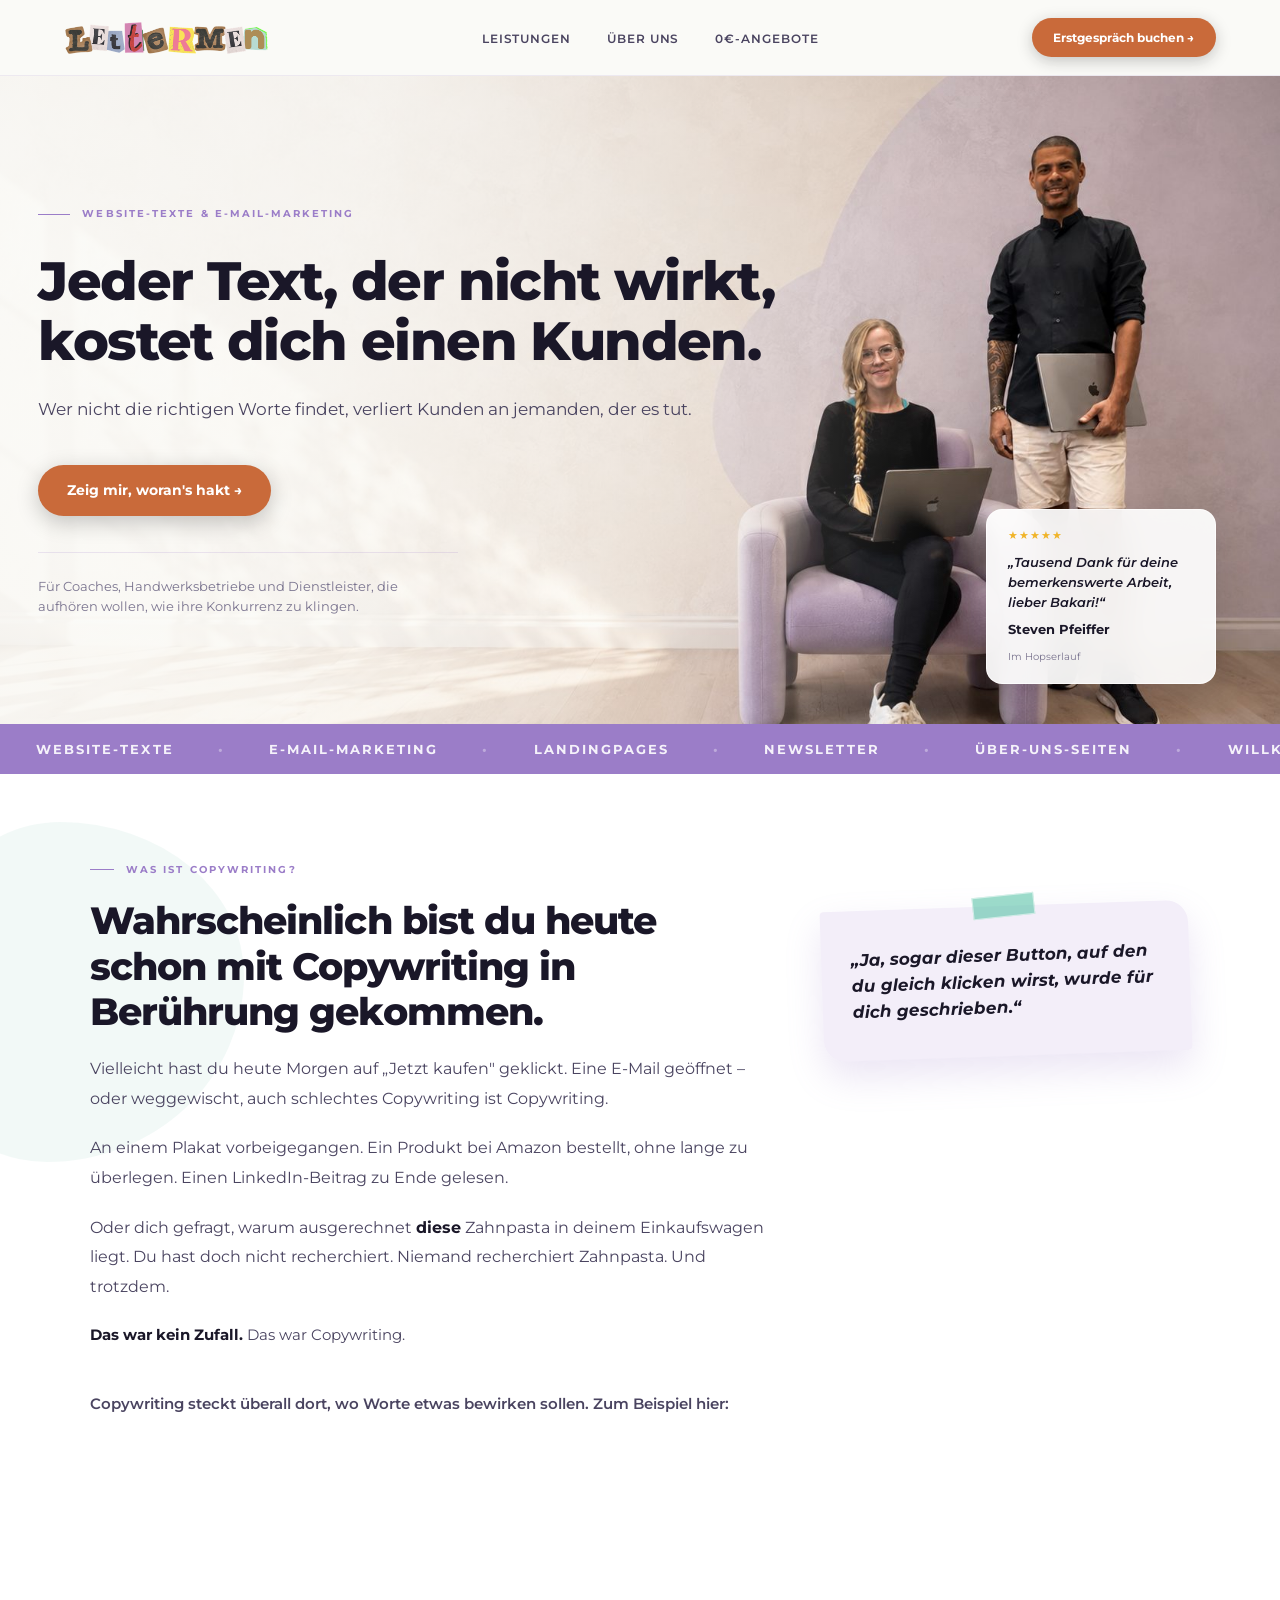
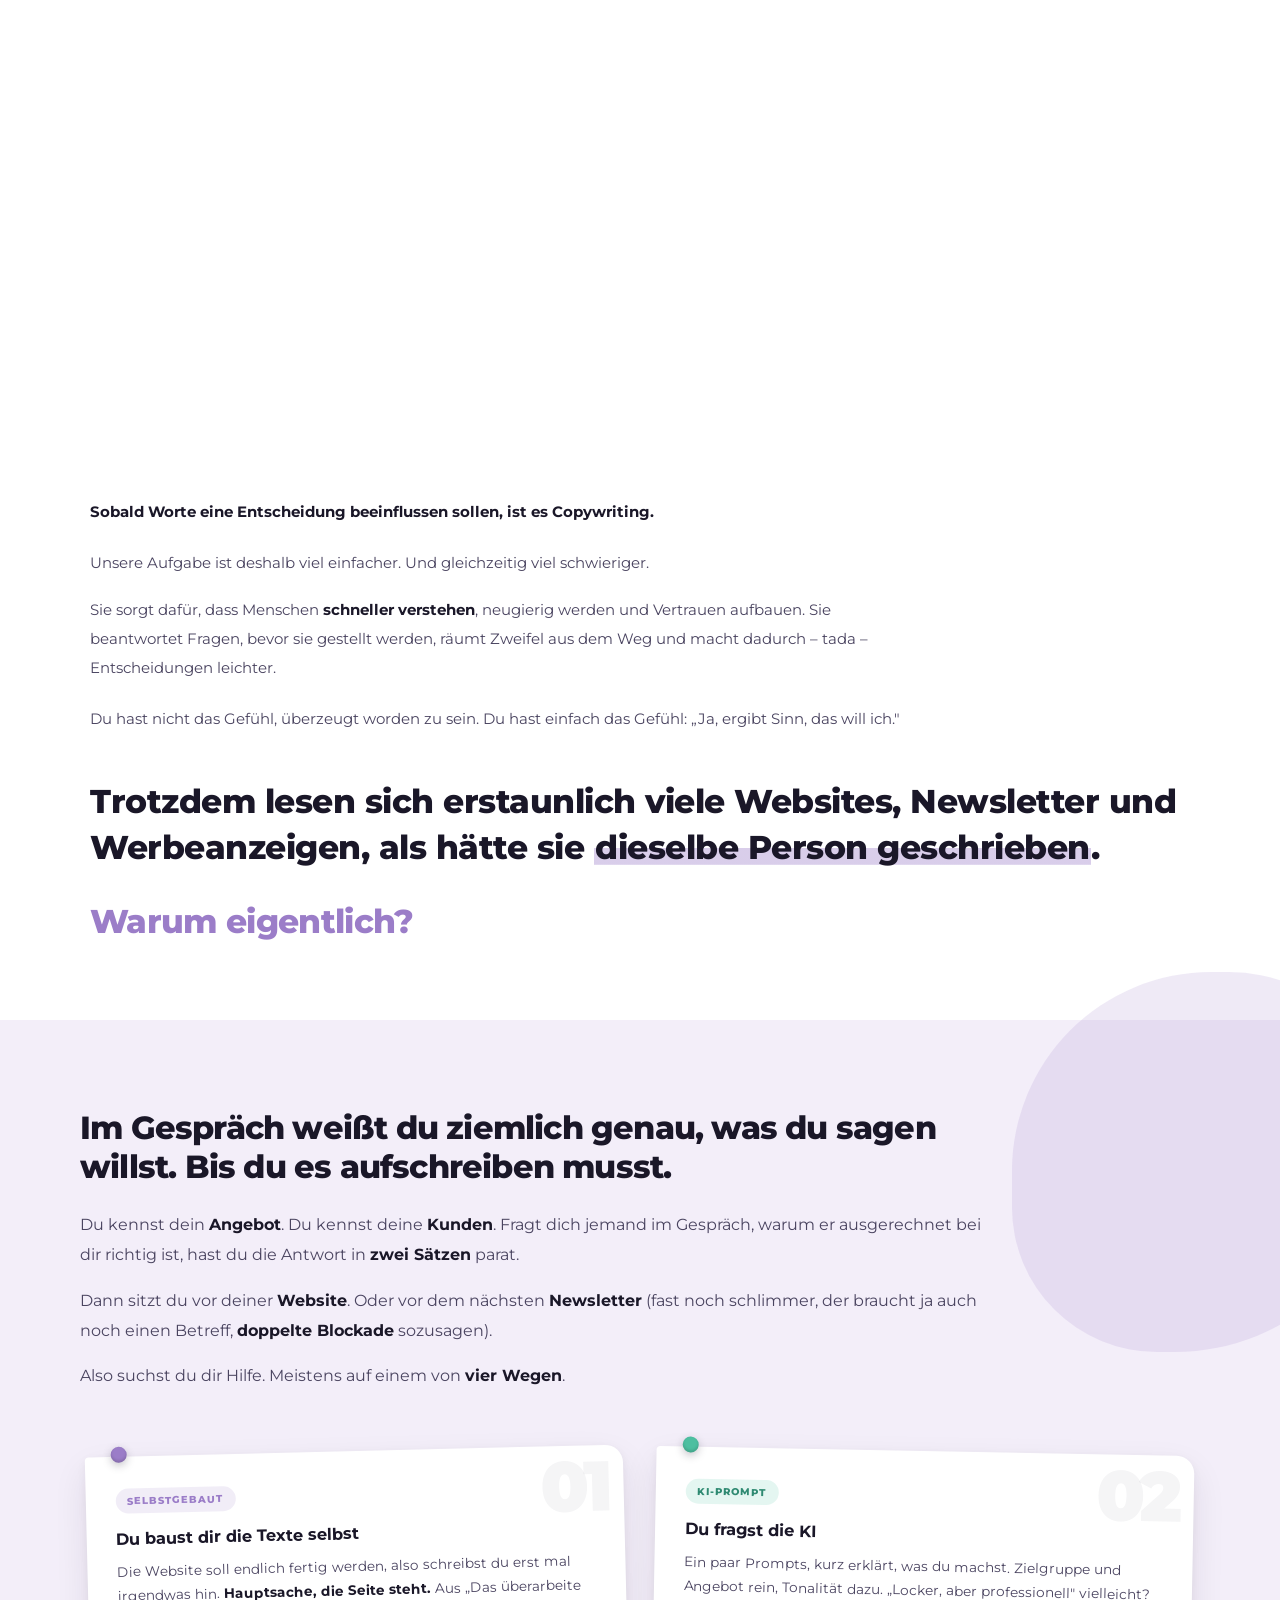
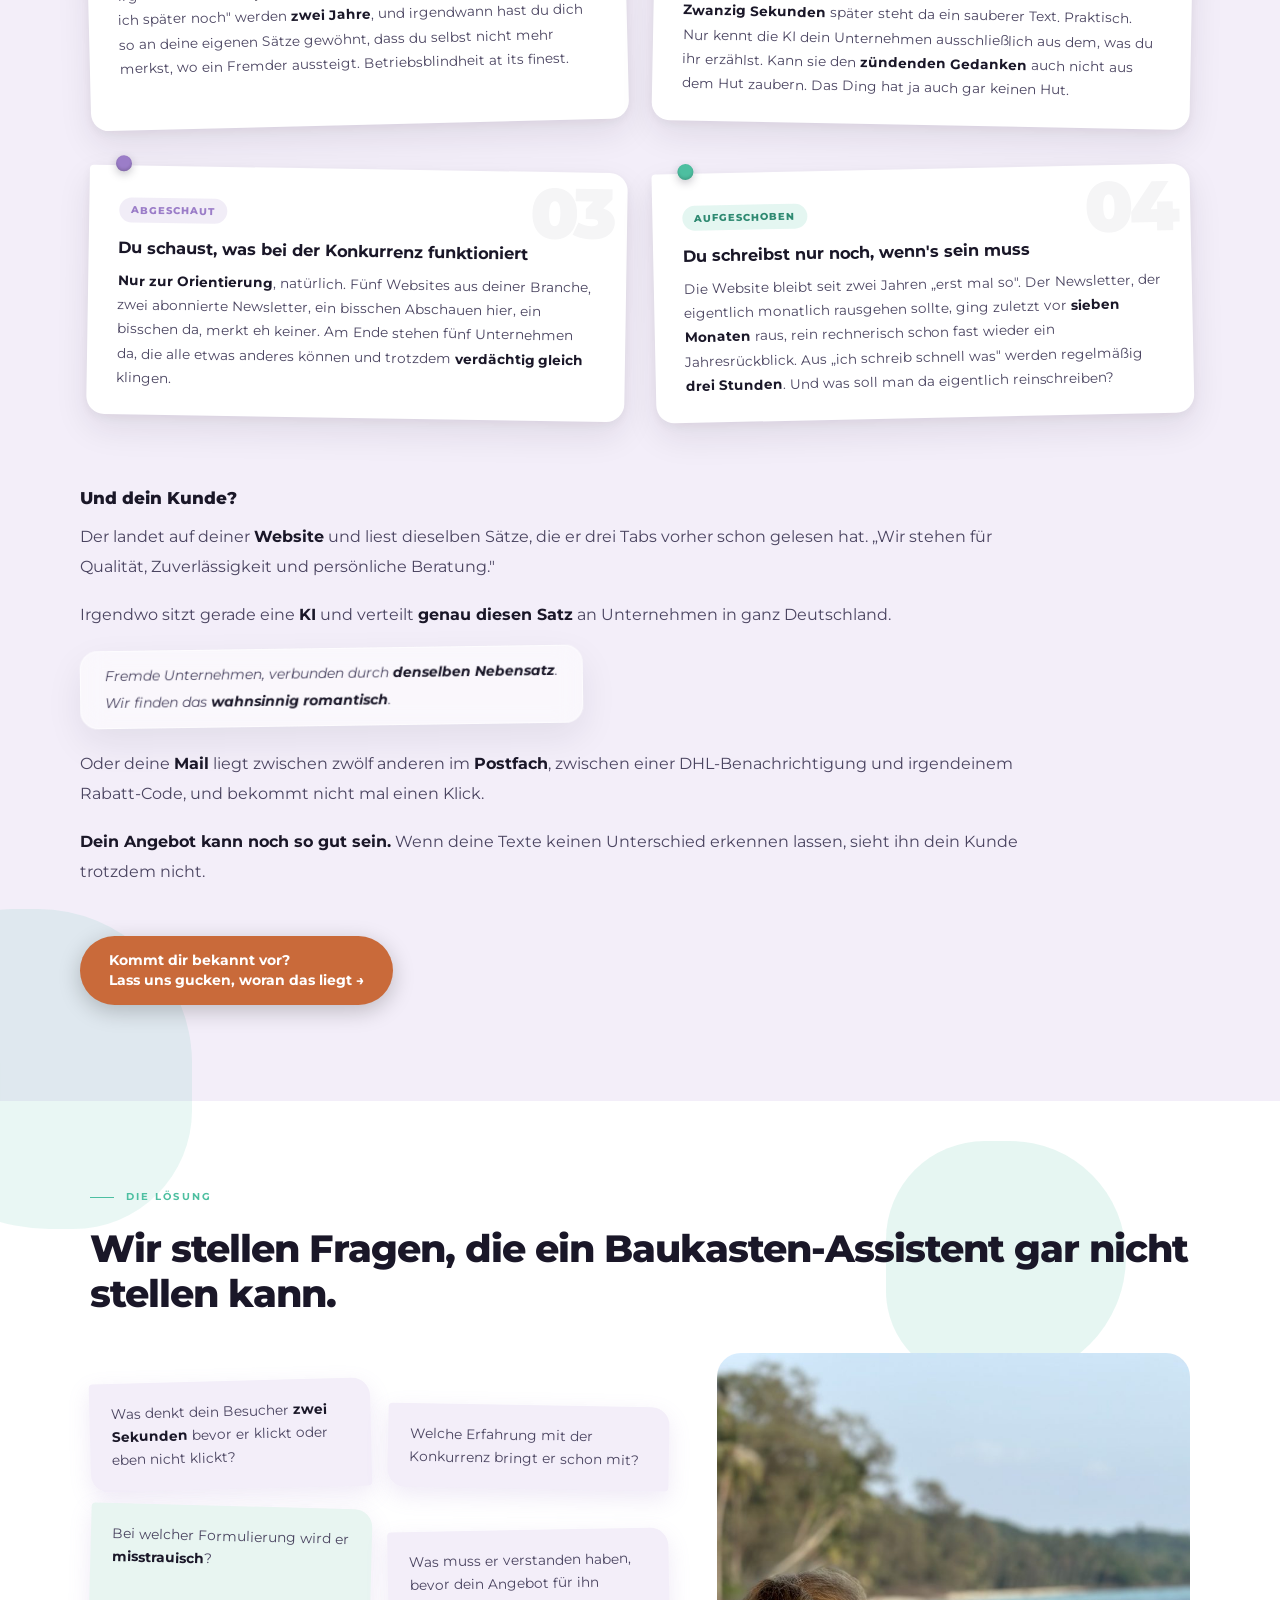
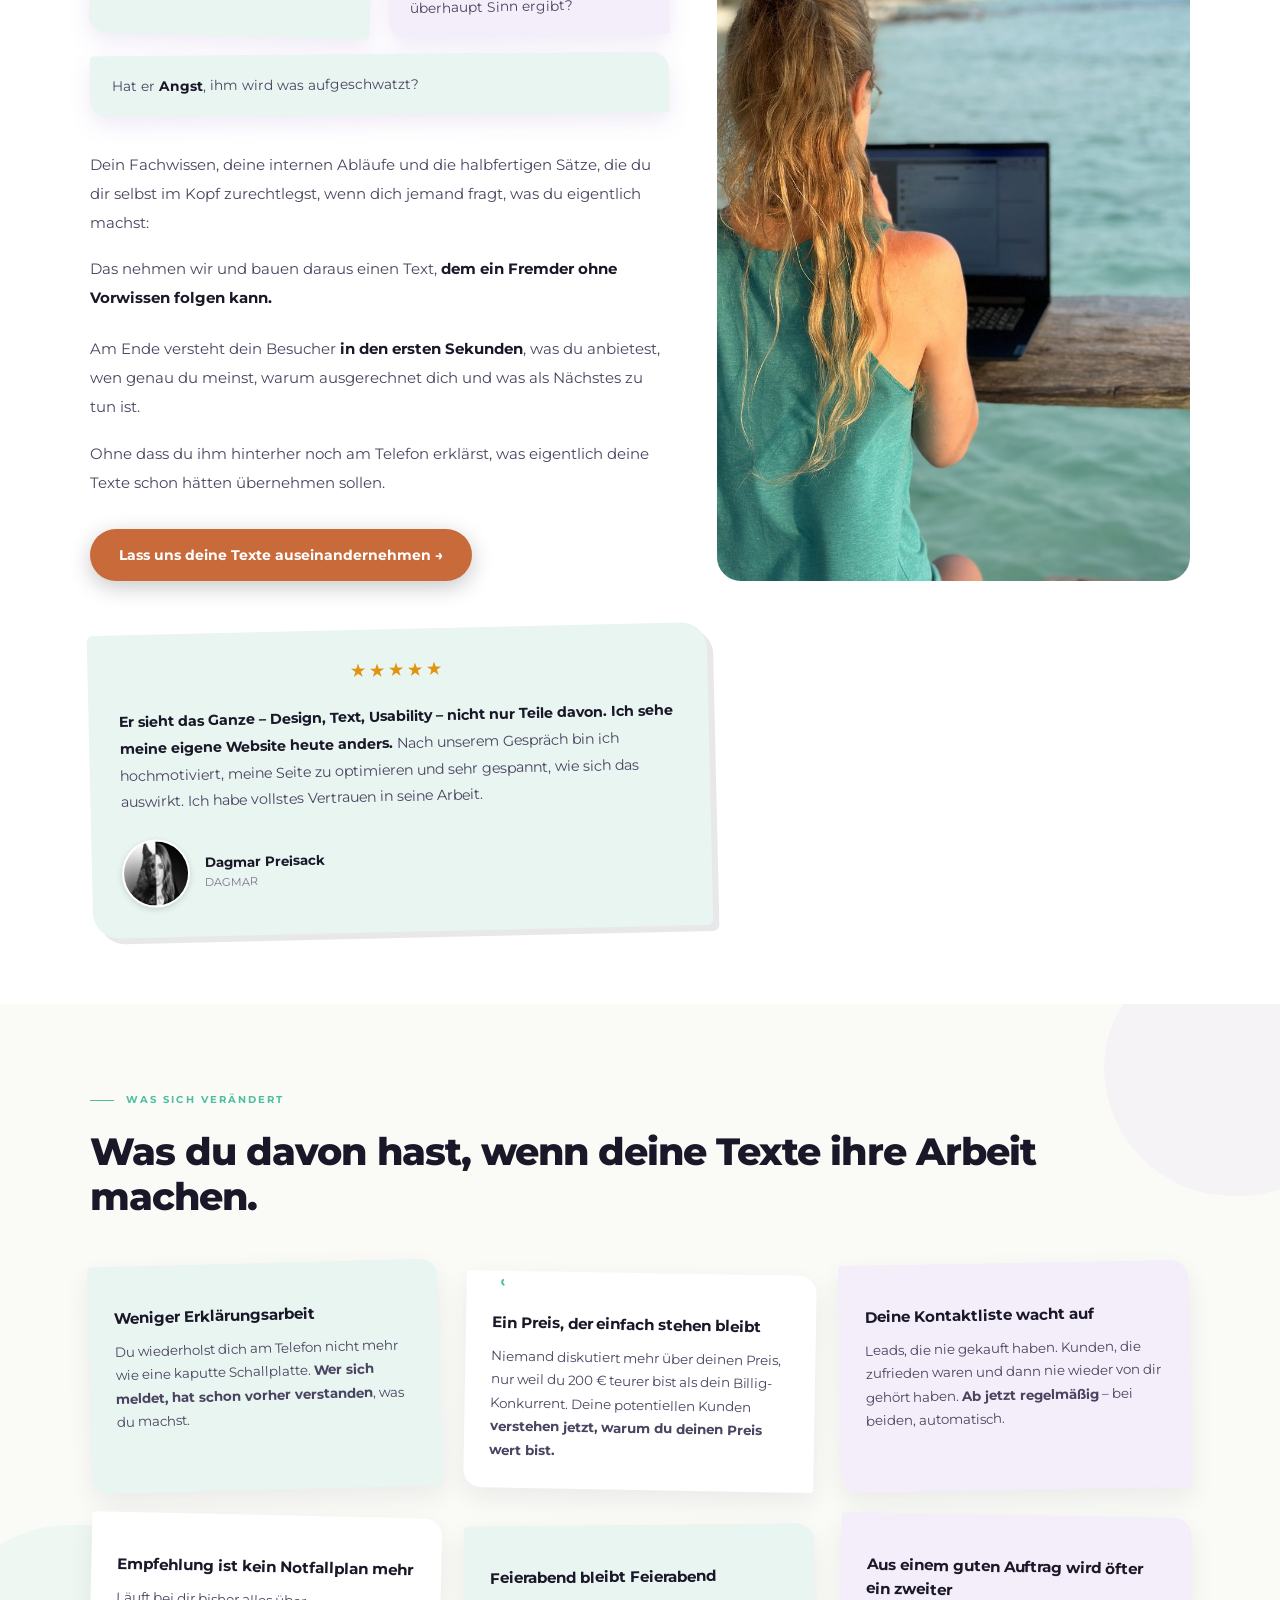
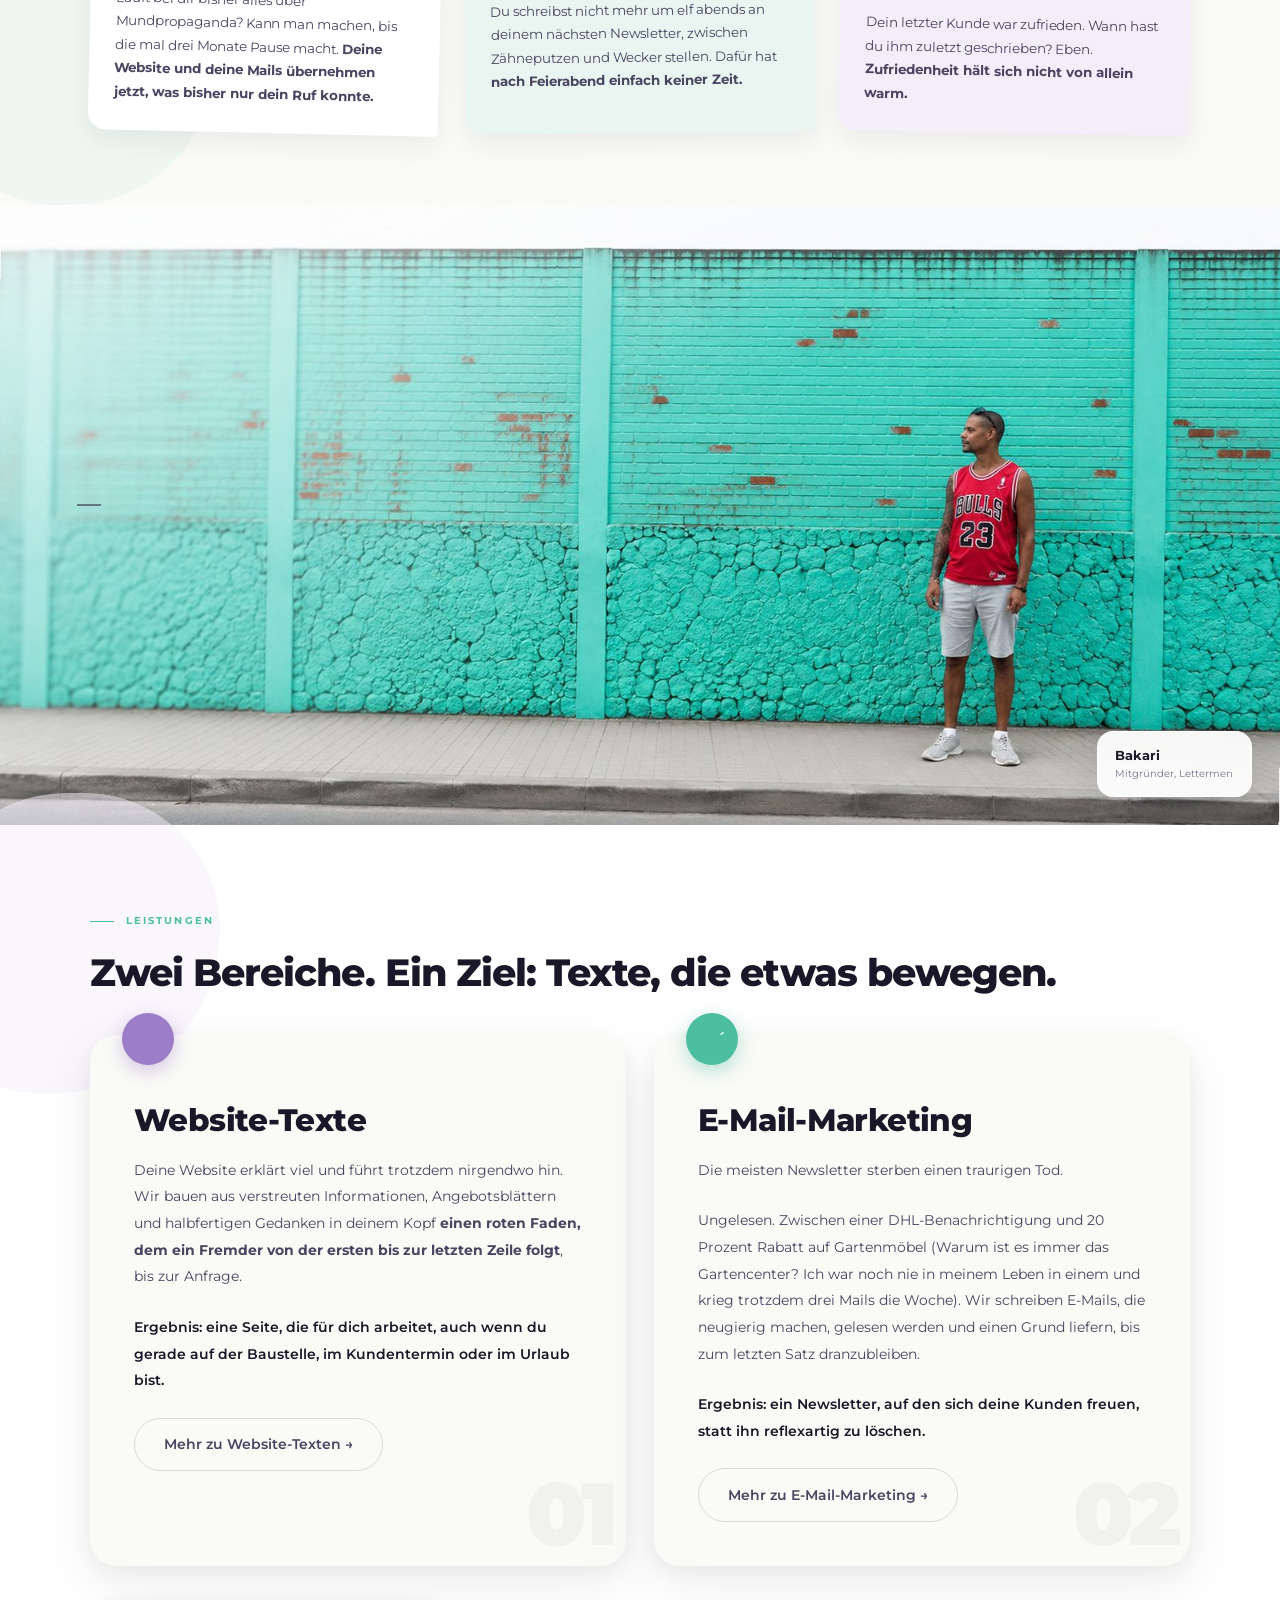
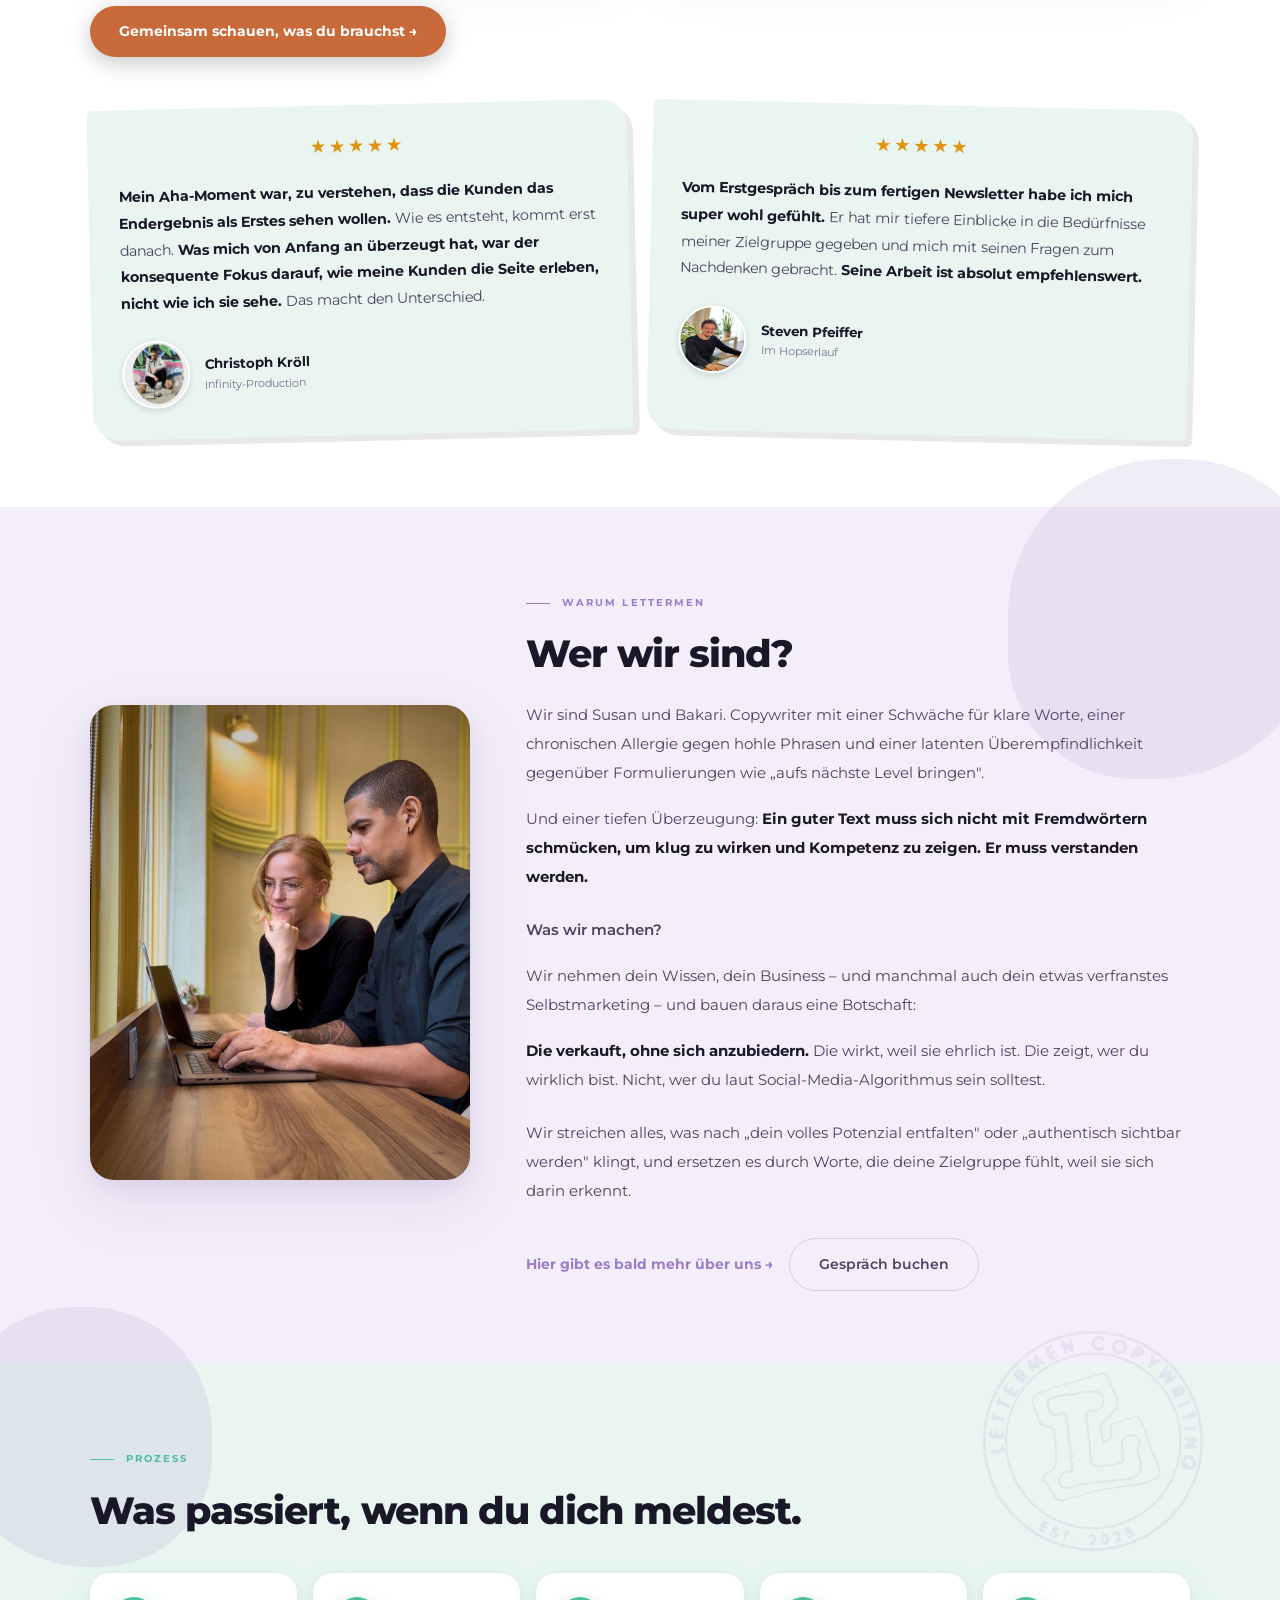
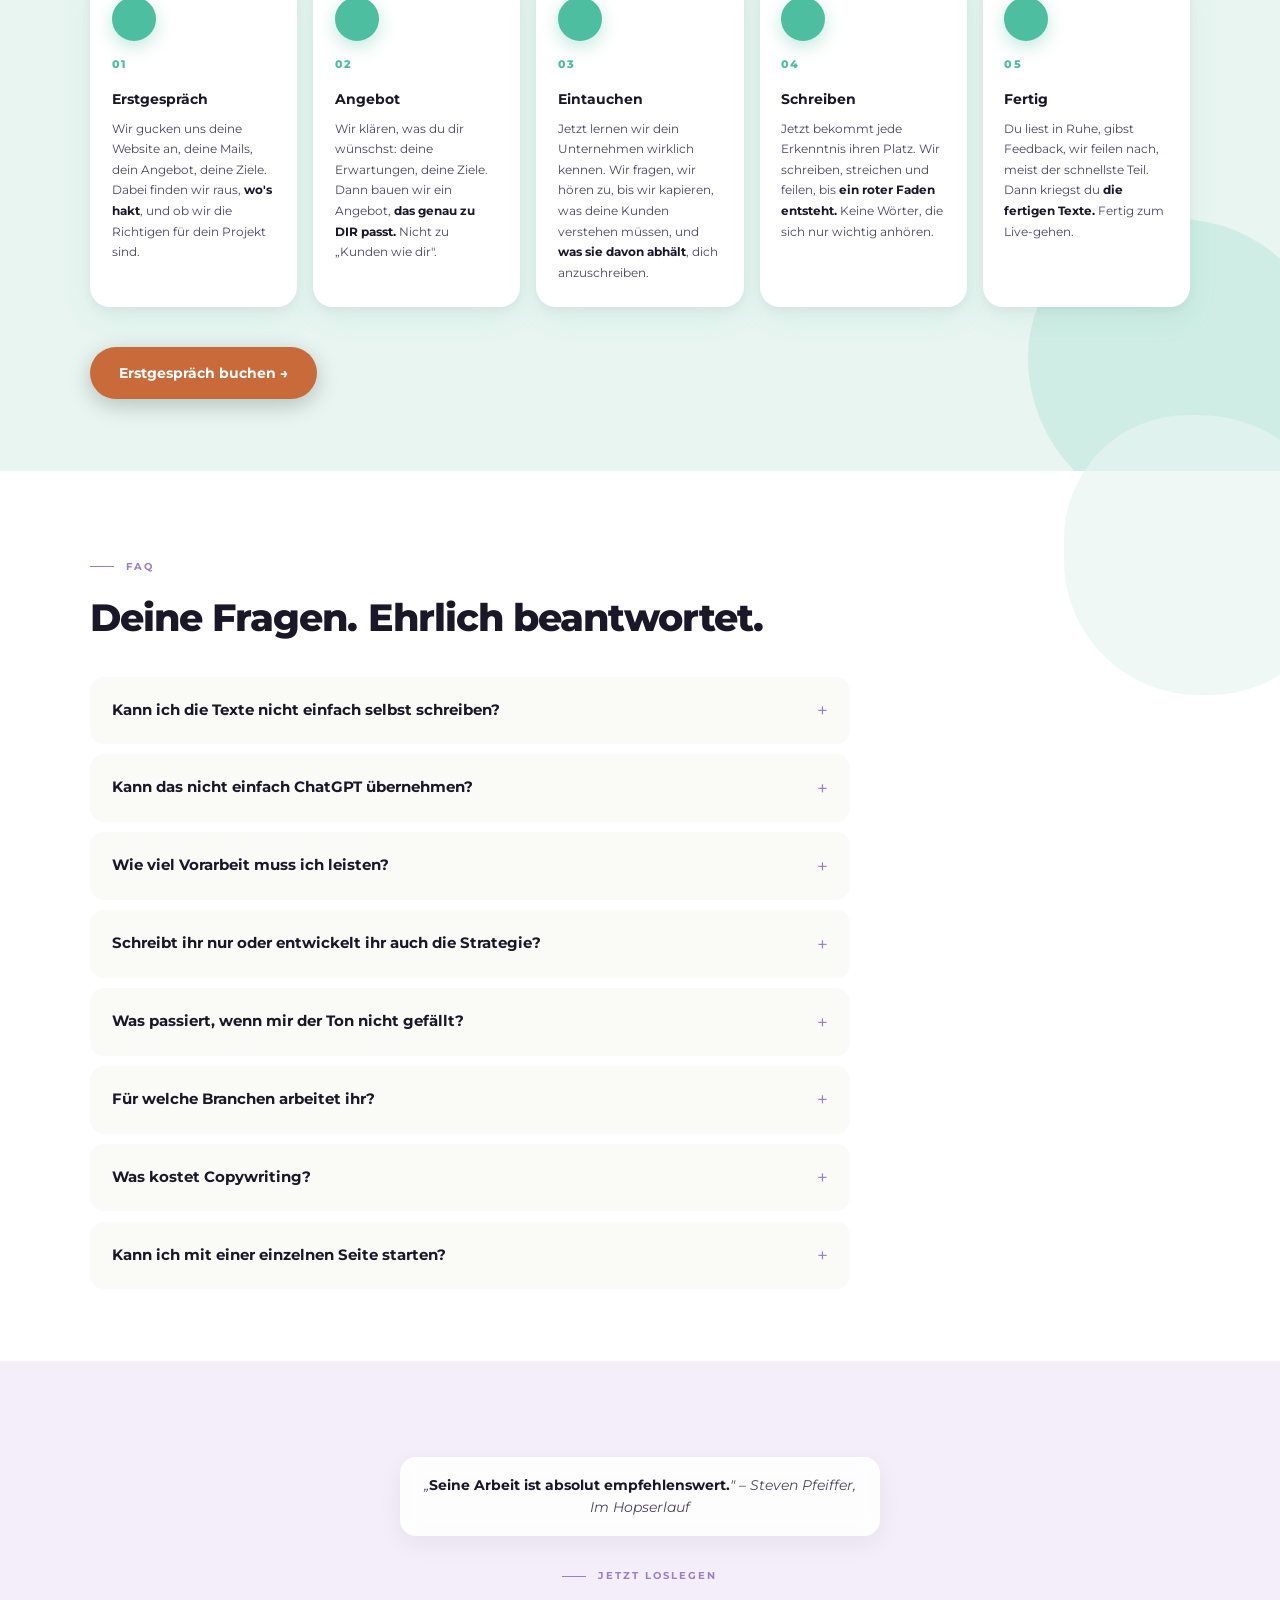
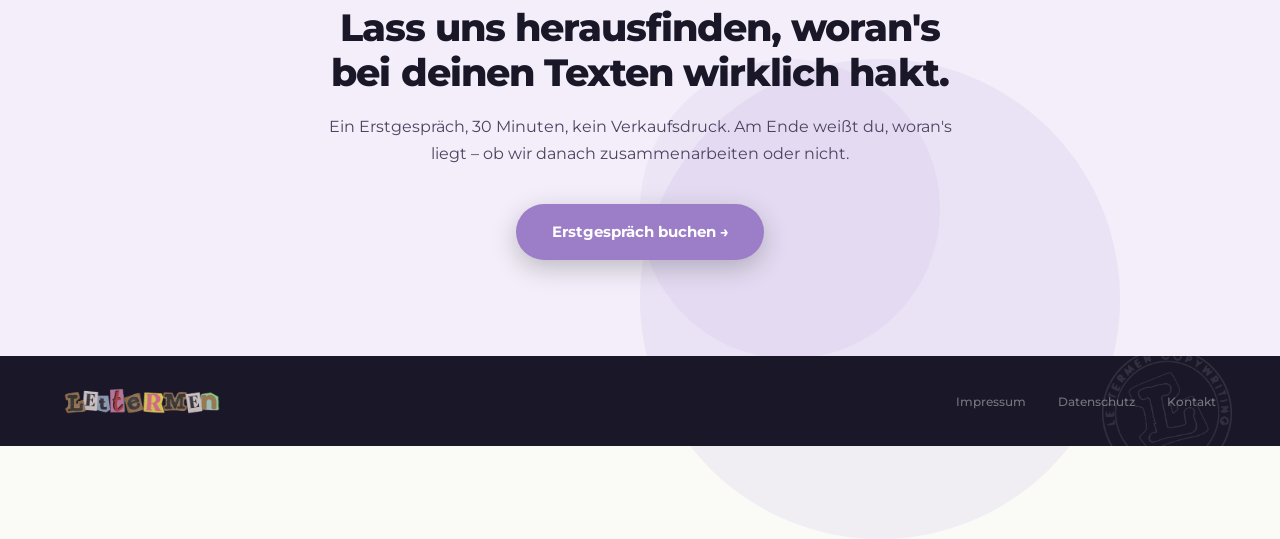
==== index.html @ 4ad57e58 "Update index.html" ====
<!DOCTYPE html>
<html lang="de">
<head>
<meta charset="UTF-8" />
<meta name="viewport" content="width=device-width, initial-scale=1.0" />
<title>Lettermen Copywriting – Website-Texte & E-Mail-Marketing aus Berlin</title>
<meta name="description" content="Website-Texte und E-Mail-Marketing für Coaches, Handwerksbetriebe und Dienstleister. Von Lettermen Copywriting (Susan & Baka), Berlin." />
<link rel="preconnect" href="https://fonts.googleapis.com" />
<link rel="preconnect" href="https://fonts.gstatic.com" crossorigin />
<link href="https://fonts.googleapis.com/css2?family=Montserrat:ital,wght@0,400;0,500;0,600;0,700;0,800;0,900;1,400;1,700&display=swap" rel="stylesheet" />

<link rel="icon" type="image/png" href="/Favicon.png" />
<link rel="stylesheet" href="styles.css?v=3" />
</head>
<body>

<nav>
  <a href="/" class="nav-logo"><img src="assets/lettermen-logo.png" alt="Lettermen Copywriting" width="800" height="133" loading="eager" decoding="async"></a>
  <ul class="nav-links">
    <li><a href="/leistungen.html">Leistungen</a></li>
    <li><a href="/ueber-uns.html">Über uns</a></li>
    <li><a href="/angebote.html">0€-Angebote</a></li>
  </ul>
  <a href="https://calendly.com/lettermen-copy/30min" target="_blank" rel="noopener" class="nav-cta">Erstgespräch buchen →</a>
</nav>

<!-- 1. HERO -->
<section class="hero">
  <div class="hero-bg"><img src="assets/susan-baka-neu-hero.jpg" alt="Susan und Baka von Lettermen Copywriting" width="1672" height="941" loading="eager" fetchpriority="high" decoding="async"></div>
  <div class="hero-scrim"></div>
  <div class="hero-scrim-bottom"></div>
  <div class="hero-inner">
    <div class="hero-content">
      <p class="hero-eyebrow">Website-Texte &amp; E-Mail-Marketing</p>
      <h1> Jeder Text, der nicht wirkt,<br> kostet dich einen Kunden.</h1>
      <p class="hero-sub">Wer nicht die richtigen Worte findet, verliert Kunden an jemanden, der es tut.</p>
      <div class="hero-cta-row">
        <a href="https://calendly.com/lettermen-copy/30min" target="_blank" rel="noopener" class="btn-terra">Zeig mir, woran's hakt &rarr;</a>
      </div>
      <p class="hero-trust">F&uuml;r Coaches, Handwerksbetriebe und Dienstleister, die aufh&ouml;ren wollen, wie ihre Konkurrenz zu klingen.</p>
    </div>
  </div>
  <div class="hero-glass">
    <div class="glass-stars">&#9733;&#9733;&#9733;&#9733;&#9733;</div>
    <div class="glass-quote">&bdquo;Tausend Dank f&uuml;r deine bemerkenswerte Arbeit, lieber Bakari!&ldquo;</div>
    <div class="glass-name">Steven Pfeiffer</div>
    <div class="glass-sub">Im Hopserlauf</div>
  </div>
</section>

<!-- MARQUEE -->
<div class="marquee-strip">
  <div class="marquee-inner">
    <span>Website-Texte</span><span class="dot">•</span><span>E-Mail-Marketing</span><span class="dot">•</span><span>Landingpages</span><span class="dot">•</span><span>Newsletter</span><span class="dot">•</span><span>Über-uns-Seiten</span><span class="dot">•</span><span>Willkommensstrecken</span><span class="dot">•</span><span>Website-Texte</span><span class="dot">•</span><span>E-Mail-Marketing</span><span class="dot">•</span><span>Landingpages</span><span class="dot">•</span><span>Newsletter</span><span class="dot">•</span><span>Über-uns-Seiten</span><span class="dot">•</span><span>Willkommensstrecken</span><span class="dot">•</span>
  </div>
</div>

<!-- 2. COPYWRITING ERKLÄREN -->
<section class="erklaeren section">
  <div class="erklaeren-blob"></div>
  <div class="inner">
    <p class="label">Was ist Copywriting?</p>
    <div class="erklaeren-intro-grid">
      <div>
        <h2>Wahrscheinlich bist du heute schon mit Copywriting in Berührung gekommen.</h2>
        <p class="section-lede">Vielleicht hast du heute Morgen auf „Jetzt kaufen" geklickt. Eine E-Mail geöffnet – oder weggewischt, auch schlechtes Copywriting ist Copywriting.</p>
        <p class="section-lede">An einem Plakat vorbeigegangen. Ein Produkt bei Amazon bestellt, ohne lange zu überlegen. Einen LinkedIn-Beitrag zu Ende gelesen.</p>
        <p class="section-lede">Oder dich gefragt, warum ausgerechnet <b>diese</b> Zahnpasta in deinem Einkaufswagen liegt. Du hast doch nicht recherchiert. Niemand recherchiert Zahnpasta. Und trotzdem.</p>
      </div>
      <div class="erklaeren-sticky">
        <p>„Ja, sogar dieser Button, auf den du gleich klicken wirst, wurde für dich geschrieben.“</p>
      </div>
    </div>
    <p class="body" style="margin-top:1.25rem;"><b>Das war kein Zufall.</b> Das war Copywriting.</p>

    <p class="body" style="margin-top:2.5rem; font-weight:600;">Copywriting steckt überall dort, wo Worte etwas bewirken sollen. Zum Beispiel hier:</p>
    <div class="erklaeren-pin-wrap" id="erklarenPinWrap"><div class="erklaeren-pin-inner" id="erklarenPinInner"><ul class="erklaeren-list" id="erklarenList">
  <li><span class="erklaeren-check">✓</span>Websites</li>
  <li><span class="erklaeren-check">✓</span>Verpackungen</li>
  <li><span class="erklaeren-check">✓</span>Landingpages</li>
  <li><span class="erklaeren-check">✓</span>Speisekarten</li>
  <li><span class="erklaeren-check">✓</span>Newsletter</li>
  <li><span class="erklaeren-check">✓</span>Angebotsseiten</li>
  <li><span class="erklaeren-check">✓</span>Werbeanzeigen</li>
  <li><span class="erklaeren-check">✓</span>Slogans</li>
  <li><span class="erklaeren-check">✓</span>Social Media</li>
  <li><span class="erklaeren-check">✓</span>Crowdfunding-Projekte</li>
  <li><span class="erklaeren-check">✓</span>Produktbeschreibungen</li>
  <li><span class="erklaeren-check">✓</span>Messestände</li>
  <li><span class="erklaeren-check">✓</span>Flyer</li>
  <li><span class="erklaeren-check">✓</span>Präsentationen</li>
  <li><span class="erklaeren-check">✓</span>Google Ads</li>
  <li><span class="erklaeren-check">✓</span>Video-Scripts</li>
  <li><span class="erklaeren-check">✓</span>LinkedIn-Profile</li>
  <li><span class="erklaeren-check">✓</span>YouTube-Titel</li>
  <li><span class="erklaeren-check">✓</span>Stellenanzeigen</li>
  <li><span class="erklaeren-check">✓</span>Podcasts</li>
  <li><span class="erklaeren-check">✓</span>Recruiting-Kampagnen</li>
  <li><span class="erklaeren-check">✓</span>Terminerinnerungen</li>
</ul></div></div>

    <p class="body" style="margin-top:2.75rem;"><b>Sobald Worte eine Entscheidung beeinflussen sollen, ist es Copywriting.</b></p>
    <p class="body" style="margin-top:1.4rem;">Unsere Aufgabe ist deshalb viel einfacher. Und gleichzeitig viel schwieriger.</p>
    <p class="body">Sie sorgt dafür, dass Menschen <b>schneller verstehen</b>, neugierig werden und Vertrauen aufbauen. Sie beantwortet Fragen, bevor sie gestellt werden, räumt Zweifel aus dem Weg und macht dadurch – tada – Entscheidungen leichter.</p>
    <p class="body" style="margin-top:1.4rem;">Du hast nicht das Gefühl, überzeugt worden zu sein. Du hast einfach das Gefühl: „Ja, ergibt Sinn, das will ich."</p>

    <div class="erklaeren-insight">
      <p>Trotzdem lesen sich erstaunlich viele Websites, Newsletter und Werbeanzeigen, als hätte sie <mark>dieselbe Person geschrieben</mark>.</p>
    </div>
    <p class="warum-eigentlich">Warum eigentlich?</p>
  </div>
</section>

<!-- 3. DAS PROBLEM -->
<section class="problem section" id="problem">
  <div class="problem-blob"></div>
  <div class="problem-blob-2"></div>
  <div class="inner">

    <div class="problem-head">
      <h2>Im Gespräch weißt du ziemlich genau, was du sagen willst. Bis du es aufschreiben musst.</h2>
      <div class="problem-intro-col">
        <p>Du kennst dein <span class="hl">Angebot</span>. Du kennst deine <span class="hl">Kunden</span>. Fragt dich jemand im Gespräch, warum er ausgerechnet bei dir richtig ist, hast du die Antwort in <span class="hl">zwei Sätzen</span> parat.</p>
        <p>Dann sitzt du vor deiner <span class="hl">Website</span>. Oder vor dem nächsten <span class="hl">Newsletter</span> (fast noch schlimmer, der braucht ja auch noch einen Betreff, <span class="hl">doppelte Blockade</span> sozusagen).</p>
        <p>Also suchst du dir Hilfe. Meistens auf einem von <span class="hl">vier Wegen</span>.</p>
      </div>
    </div>

    <div class="problem-grid">
      <article class="problem-card">
        <div class="problem-pin" aria-hidden="true"></div>
        <div class="problem-card-bg-num" aria-hidden="true">01</div>
        <span class="problem-tag">Selbstgebaut</span>
        <h3>Du baust dir die Texte selbst</h3>
        <p>Die Website soll endlich fertig werden, also schreibst du erst mal irgendwas hin. <strong>Hauptsache, die Seite steht.</strong> Aus „Das überarbeite ich später noch" werden <strong>zwei Jahre</strong>, und irgendwann hast du dich so an deine eigenen Sätze gewöhnt, dass du selbst nicht mehr merkst, wo ein Fremder aussteigt. Betriebsblindheit at its finest.</p>
      </article>

      <article class="problem-card">
        <div class="problem-pin" aria-hidden="true"></div>
        <div class="problem-card-bg-num" aria-hidden="true">02</div>
        <span class="problem-tag">KI-Prompt</span>
        <h3>Du fragst die KI</h3>
        <p>Ein paar Prompts, kurz erklärt, was du machst. Zielgruppe und Angebot rein, Tonalität dazu. „Locker, aber professionell" vielleicht? <strong>Zwanzig Sekunden</strong> später steht da ein sauberer Text. Praktisch. Nur kennt die KI dein Unternehmen ausschließlich aus dem, was du ihr erzählst. Kann sie den <strong>zündenden Gedanken</strong> auch nicht aus dem Hut zaubern. Das Ding hat ja auch gar keinen Hut.</p>
      </article>

      <article class="problem-card">
        <div class="problem-pin" aria-hidden="true"></div>
        <div class="problem-card-bg-num" aria-hidden="true">03</div>
        <span class="problem-tag">Abgeschaut</span>
        <h3>Du schaust, was bei der Konkurrenz funktioniert</h3>
        <p><strong>Nur zur Orientierung</strong>, natürlich. Fünf Websites aus deiner Branche, zwei abonnierte Newsletter, ein bisschen Abschauen hier, ein bisschen da, merkt eh keiner. Am Ende stehen fünf Unternehmen da, die alle etwas anderes können und trotzdem <strong>verdächtig gleich</strong> klingen.</p>
      </article>

      <article class="problem-card">
        <div class="problem-pin" aria-hidden="true"></div>
        <div class="problem-card-bg-num" aria-hidden="true">04</div>
        <span class="problem-tag">Aufgeschoben</span>
        <h3>Du schreibst nur noch, wenn's sein muss</h3>
        <p>Die Website bleibt seit zwei Jahren „erst mal so". Der Newsletter, der eigentlich monatlich rausgehen sollte, ging zuletzt vor <strong>sieben Monaten</strong> raus, rein rechnerisch schon fast wieder ein Jahresrückblick. Aus „ich schreib schnell was" werden regelmäßig <strong>drei Stunden</strong>. Und was soll man da eigentlich reinschreiben?</p>
      </article>
    </div>

    <div class="problem-outro-wrap">
      <div class="problem-outro">
        <p class="kicker">Und dein Kunde?</p>
        <p>Der landet auf deiner <span class="hl">Website</span> und liest dieselben Sätze, die er drei Tabs vorher schon gelesen hat. „Wir stehen für Qualität, Zuverlässigkeit und persönliche Beratung."</p>
        <p>Irgendwo sitzt gerade eine <span class="hl">KI</span> und verteilt <span class="hl">genau diesen Satz</span> an Unternehmen in ganz Deutschland.</p>
        <div class="problem-glass">
          <p>Fremde Unternehmen, verbunden durch <strong>denselben Nebensatz</strong>.</p>
          <p>Wir finden das <strong>wahnsinnig romantisch</strong>.</p>
        </div>
        <p>Oder deine <span class="hl">Mail</span> liegt zwischen zwölf anderen im <span class="hl">Postfach</span>, zwischen einer DHL-Benachrichtigung und irgendeinem Rabatt-Code, und bekommt nicht mal einen Klick.</p>
        <p><strong>Dein Angebot kann noch so gut sein.</strong> Wenn deine Texte keinen Unterschied erkennen lassen, sieht ihn dein Kunde trotzdem nicht.</p>
      </div>
    </div>

    <div class="problem-final-cta">
      <a href="https://calendly.com/lettermen-copy/30min" target="_blank" rel="noopener" class="btn-terra problem-cta-btn"><span>Kommt dir bekannt vor?<br>Lass uns gucken, woran das liegt →</span></a>
    </div>
  </div>
</section>

<!-- 4. DIE LÖSUNG -->
<section class="loesung section">
  <div class="loesung-blob-top"></div>
  <div class="inner">
    <p class="label mint">Die Lösung</p>
    <h2>Wir stellen Fragen, die ein Baukasten-Assistent gar nicht stellen kann.</h2>
    <div class="loesung-grid" style="margin-top:2.25rem;">
      <div>
        <div class="loesung-notes">
          <div class="loesung-note">Was denkt dein Besucher <b>zwei Sekunden</b> bevor er klickt oder eben nicht klickt?</div>
          <div class="loesung-note">Welche Erfahrung mit der Konkurrenz bringt er schon mit?</div>
          <div class="loesung-note">Bei welcher Formulierung wird er <b>misstrauisch</b>?</div>
          <div class="loesung-note">Was muss er verstanden haben, bevor dein Angebot für ihn überhaupt Sinn ergibt?</div>
          <div class="loesung-note">Hat er <b>Angst</b>, ihm wird was aufgeschwatzt?</div>
        </div>
        <p class="body">Dein Fachwissen, deine internen Abläufe und die halbfertigen Sätze, die du dir selbst im Kopf zurechtlegst, wenn dich jemand fragt, was du eigentlich machst:</p>
        <p class="body">Das nehmen wir und bauen daraus einen Text, <b>dem ein Fremder ohne Vorwissen folgen kann.</b></p>
        <p class="body" style="margin-top:1.4rem;">Am Ende versteht dein Besucher <b>in den ersten Sekunden</b>, was du anbietest, wen genau du meinst, warum ausgerechnet dich und was als Nächstes zu tun ist.</p>
        <p class="body">Ohne dass du ihm hinterher noch am Telefon erklärst, was eigentlich deine Texte schon hätten übernehmen sollen.</p>
        <div class="cta-row-inline">
          <a href="https://calendly.com/lettermen-copy/30min" target="_blank" rel="noopener" class="btn-terra">Lass uns deine Texte auseinandernehmen →</a>
        </div>
      </div>
      <div class="loesung-visual" style="padding:0; overflow:hidden; position:relative;"><img src="assets/lettermen-remote-work.jpg" alt="Bei Lettermen Copywriting arbeiten, egal wo" style="width:100%; height:100%; object-fit:cover; display:block;" width="1050" height="1400" loading="lazy" decoding="async"></div>
      </div>

    <div class="testi-solo">
      <div class="testi-card">
        <div class="testi-stars">★★★★★</div>
        <p class="testi-text"><b>Er sieht das Ganze – Design, Text, Usability – nicht nur Teile davon. Ich sehe meine eigene Website heute anders.</b> Nach unserem Gespräch bin ich hochmotiviert, meine Seite zu optimieren und sehr gespannt, wie sich das auswirkt. Ich habe vollstes Vertrauen in seine Arbeit.</p>
        <div class="testi-author">
  <img class="testi-ava" src="assets/Dagmar.jpg" alt="Dagmar Preisack">
  <div><div class="testi-name">Dagmar Preisack</div><div class="testi-role">DAGMAR</div></div>
</div>
      
        </div>
      </div>
    </div>
  </div>
</section>

<!-- 5. WAS SICH VERÄNDERT -->
<section class="veraendert section">
  <div class="veraendert-blob"></div>
  <div class="veraendert-blob-2"></div>
  <div class="inner">
    <p class="label mint">Was sich verändert</p>
    <h2>Was du davon hast, wenn deine Texte ihre Arbeit machen.</h2>
    <div class="veraendert-grid">
      <div class="veraendert-card">
        <span class="veraendert-check">
          <svg width="44" height="44" viewBox="0 0 64 64" fill="none" aria-hidden="true">
            <rect x="14" y="14" width="36" height="24" rx="8" stroke="currentColor" stroke-width="3" class="icon-draw icon-draw-1"/>
            <path d="M24 38 L24 48 L34 38" stroke="currentColor" stroke-width="3" stroke-linecap="round" stroke-linejoin="round" class="icon-draw icon-draw-2"/>
            <path d="M24 26 l6 6 l12 -12" stroke="currentColor" stroke-width="3" stroke-linecap="round" stroke-linejoin="round" class="icon-draw icon-draw-3"/>
          </svg>
        </span>
        <h3>Weniger Erklärungsarbeit</h3>
        <p>Du wiederholst dich am Telefon nicht mehr wie eine kaputte Schallplatte. <b>Wer sich meldet, hat schon vorher verstanden</b>, was du machst.</p>
      </div>
      <div class="veraendert-card">
        <span class="veraendert-check">
          <svg width="44" height="44" viewBox="0 0 64 64" fill="none" aria-hidden="true">
            <path d="M18 34 L34 18 H46 a4 4 0 0 1 4 4 V34 L34 50 a4 4 0 0 1 -6 0 L18 40 a4 4 0 0 1 0 -6 Z" stroke="currentColor" stroke-width="3" stroke-linecap="round" stroke-linejoin="round" class="icon-draw icon-draw-1"/>
            <circle cx="42" cy="26" r="3" stroke="currentColor" stroke-width="3" class="icon-draw icon-draw-2"/>
            <path d="M22 56 H46" stroke="currentColor" stroke-width="3" stroke-linecap="round" class="icon-draw icon-draw-3"/>
          </svg>
        </span>
        <h3>Ein Preis, der einfach stehen bleibt</h3>
        <p>Niemand diskutiert mehr über deinen Preis, nur weil du 200 € teurer bist als dein Billig-Konkurrent. Deine potentiellen Kunden <b>verstehen jetzt, warum du deinen Preis wert bist.</b></p>
      </div>
      <div class="veraendert-card">
        <span class="veraendert-check">
          <svg width="44" height="44" viewBox="0 0 64 64" fill="none" aria-hidden="true">
            <path d="M12 32 Q32 14 52 32 Q32 50 12 32 Z" stroke="currentColor" stroke-width="3" stroke-linecap="round" stroke-linejoin="round" class="icon-draw icon-draw-1"/>
            <circle cx="32" cy="32" r="6" stroke="currentColor" stroke-width="3" class="icon-draw icon-draw-2"/>
          </svg>
        </span>
        <h3>Deine Kontaktliste wacht auf</h3>
        <p>Leads, die nie gekauft haben. Kunden, die zufrieden waren und dann nie wieder von dir gehört haben. <b>Ab jetzt regelmäßig</b> – bei beiden, automatisch.</p>
      </div>
      <div class="veraendert-card">
        <span class="veraendert-check">
          <svg width="44" height="44" viewBox="0 0 64 64" fill="none" aria-hidden="true">
            <path d="M32 12 L50 20 V32 Q50 46 32 54 Q14 46 14 32 V20 Z" stroke="currentColor" stroke-width="3" stroke-linecap="round" stroke-linejoin="round" class="icon-draw icon-draw-1"/>
            <path d="M24 32 l6 6 l12 -14" stroke="currentColor" stroke-width="3" stroke-linecap="round" stroke-linejoin="round" class="icon-draw icon-draw-2"/>
          </svg>
        </span>
        <h3>Empfehlung ist kein Notfallplan mehr</h3>
        <p>Läuft bei dir bisher alles über Mundpropaganda? Kann man machen, bis die mal drei Monate Pause macht. <b>Deine Website und deine Mails übernehmen jetzt, was bisher nur dein Ruf konnte.</b></p>
      </div>
      <div class="veraendert-card">
        <span class="veraendert-check">
          <svg width="44" height="44" viewBox="0 0 64 64" fill="none" aria-hidden="true">
            <circle cx="32" cy="32" r="20" stroke="currentColor" stroke-width="3" class="icon-draw icon-draw-1"/>
            <path d="M32 32 L32 19" stroke="currentColor" stroke-width="3" stroke-linecap="round" class="icon-draw icon-draw-2"/>
            <path d="M32 32 L43 26" stroke="currentColor" stroke-width="3" stroke-linecap="round" class="icon-draw icon-draw-3"/>
          </svg>
        </span>
        <h3>Feierabend bleibt Feierabend</h3>
        <p>Du schreibst nicht mehr um elf abends an deinem nächsten Newsletter, zwischen Zähneputzen und Wecker stellen. Dafür hat <b>nach Feierabend einfach keiner Zeit.</b></p>
      </div>
      <div class="veraendert-card">
        <span class="veraendert-check">
          <svg width="44" height="44" viewBox="0 0 64 64" fill="none" aria-hidden="true">
            <path d="M53.16 34.78 a21.33 21.33 0 1 1 -26.47 -23.44" stroke="currentColor" stroke-width="3" stroke-linecap="round" class="icon-draw icon-draw-1"/>
            <path d="M53.34 10.67 v13.33 h-13.33" stroke="currentColor" stroke-width="3" stroke-linecap="round" stroke-linejoin="round" class="icon-draw icon-draw-2"/>
            <path d="M10.84 29.23 a21.33 21.33 0 1 1 26.47 23.44" stroke="currentColor" stroke-width="3" stroke-linecap="round" class="icon-draw icon-draw-3"/>
            <path d="M10.67 53.34 v-13.33 h13.33" stroke="currentColor" stroke-width="3" stroke-linecap="round" stroke-linejoin="round" class="icon-draw icon-draw-4"/>
          </svg>
        </span>
        <h3>Aus einem guten Auftrag wird öfter ein zweiter</h3>
        <p>Dein letzter Kunde war zufrieden. Wann hast du ihm zuletzt geschrieben? Eben. <b>Zufriedenheit hält sich nicht von allein warm.</b></p>
      </div>
    </div>
  </div>
</section>

<!-- 5B. STATEMENT -->
<section class="statement">
  <div class="statement-inner">
    <img class="statement-img" src="assets/bakari-berlin.jpg" alt="Bakari, Mitgründer von Lettermen Copywriting, vor einer türkisen Mauer in Berlin" width="1600" height="843" loading="lazy" decoding="async">
    <div class="statement-text">
      <p class="label"></p>
      <h2></h2>
      <p class="statement-sub"></p>
    </div>
    <div class="statement-badge">
      <div class="glass-name">Bakari</div>
      <div class="glass-sub">Mitgründer, Lettermen</div>
    </div>
  </div>
</section>

<!-- 6. LEISTUNGEN -->
<section class="leistungen section" id="leistungen">
  <div class="leistungen-blob"></div>
  <div class="inner">
    <p class="label mint">Leistungen</p>
    <h2>Zwei Bereiche. Ein Ziel: Texte, die etwas bewegen.</h2>
    <div class="cards-grid">
      <div class="card">
        <div class="card-circle f">
          <svg width="30" height="30" viewBox="0 0 64 64" fill="none" aria-hidden="true">
            <rect x="16" y="10" width="32" height="44" rx="3" stroke="white" stroke-width="2.5" class="icon-draw icon-draw-1"/>
            <path d="M22 24 Q26 20 30 24 T38 24 T42 24" stroke="white" stroke-width="2.5" stroke-linecap="round" class="icon-draw icon-draw-2"/>
            <path d="M22 34 Q25 32 28 34 T34 34 T42 34" stroke="white" stroke-width="2.5" stroke-linecap="round" class="icon-draw icon-draw-3"/>
            <path d="M22 44 L52 44 M46 39 L52 44 L46 49" stroke="white" stroke-width="2.5" stroke-linecap="round" stroke-linejoin="round" class="icon-draw icon-draw-4"/>
          </svg>
        </div>
        <div class="card-bg-num">01</div>
        <h3 class="card-heading">Website-Texte</h3>
        <p>Deine Website erklärt viel und führt trotzdem nirgendwo hin. Wir bauen aus verstreuten Informationen, Angebotsblättern und halbfertigen Gedanken in deinem Kopf <b>einen roten Faden, dem ein Fremder von der ersten bis zur letzten Zeile folgt</b>, bis zur Anfrage.</p>
        <p class="result">Ergebnis: eine Seite, die für dich arbeitet, auch wenn du gerade auf der Baustelle, im Kundentermin oder im Urlaub bist.</p>
        <a href="/leistungen.html" class="btn-outline">Mehr zu Website-Texten →</a>
      </div>
      <div class="card">
        <div class="card-circle m">
          <svg width="30" height="30" viewBox="0 0 64 64" fill="none" aria-hidden="true">
            <rect x="8" y="16" width="48" height="34" rx="4" stroke="white" stroke-width="2.5" class="icon-draw icon-draw-1"/>
            <path d="M8 18 L32 38 L56 18" stroke="white" stroke-width="2.5" stroke-linecap="round" stroke-linejoin="round" class="icon-draw icon-draw-2"/>
            <path d="M13 40 h7 l3 -9 l5 17 l3 -12 l2 4 h9" stroke="white" stroke-width="2.5" stroke-linecap="round" stroke-linejoin="round" class="icon-draw icon-draw-3"/>
            <circle cx="49" cy="45" r="9" fill="var(--mint)" stroke="white" stroke-width="2.2" class="icon-draw icon-draw-4"/>
            <path d="M45 45 l2.5 3 l5.5 -6" stroke="white" stroke-width="2.2" stroke-linecap="round" stroke-linejoin="round" class="icon-draw icon-draw-5"/>
          </svg>
        </div>
        <div class="card-bg-num">02</div>
        <h3 class="card-heading">E-Mail-Marketing</h3>
        <p>Die meisten Newsletter sterben einen traurigen Tod.</p>
        <p>Ungelesen. Zwischen einer DHL-Benachrichtigung und 20 Prozent Rabatt auf Gartenmöbel (Warum ist es immer das Gartencenter? Ich war noch nie in meinem Leben in einem und krieg trotzdem drei Mails die Woche). Wir schreiben E-Mails, die neugierig machen, gelesen werden und einen Grund liefern, bis zum letzten Satz dranzubleiben.</p>
        <p class="result">Ergebnis: ein Newsletter, auf den sich deine Kunden freuen, statt ihn reflexartig zu löschen.</p>
        <a href="/leistungen.html" class="btn-outline">Mehr zu E-Mail-Marketing →</a>
      </div>
    </div>
    <div class="leistungen-cta">
      <a href="https://calendly.com/lettermen-copy/30min" target="_blank" rel="noopener" class="btn-terra">Gemeinsam schauen, was du brauchst →</a>
    </div>

    <div class="testi-duo">
      <div class="testi-card">
        <div class="testi-stars">★★★★★</div>
        <p class="testi-text"><b>Mein Aha-Moment war, zu verstehen, dass die Kunden das Endergebnis als Erstes sehen wollen.</b> Wie es entsteht, kommt erst danach. <b>Was mich von Anfang an überzeugt hat, war der konsequente Fokus darauf, wie meine Kunden die Seite erleben, nicht wie ich sie sehe.</b> Das macht den Unterschied.</p>
        <div class="testi-author">
          <img class="testi-ava" src="assets/Christoph-Kröll.png" alt="Christoph Kröll">
          <div><div class="testi-name">Christoph Kröll</div><div class="testi-role">Infinity-Production</div></div>
          
        </div>
      </div>
      <div class="testi-card">
        <div class="testi-stars">★★★★★</div>
        <p class="testi-text"><b>Vom Erstgespräch bis zum fertigen Newsletter habe ich mich super wohl gefühlt.</b> Er hat mir tiefere Einblicke in die Bedürfnisse meiner Zielgruppe gegeben und mich mit seinen Fragen zum Nachdenken gebracht. <b>Seine Arbeit ist absolut empfehlenswert.</b></p>
        <div class="testi-author">
          <img class="testi-ava" src="assets/Steven.webp" alt="Steven Pfeiffer">
          <div><div class="testi-name">Steven Pfeiffer</div><div class="testi-role">Im Hopserlauf</div></div>
          
        </div>
      </div>
    </div>
  </div>
</section>

<!-- 7. WARUM LETTERMEN -->
<section class="warum section" id="warum-lettermen">
  <div class="warum-blob"></div>
  <div class="inner">
    <div class="warum-grid">
      <div class="warum-img" style="overflow:hidden; position:relative;"><img src="assets/susan-baka-about.jpg" alt="Susan und Baka von Lettermen Copywriting" style="width:100%; height:100%; object-fit:cover; display:block;" width="1061" height="1400" loading="lazy" decoding="async"></div>
      <div>
        <p class="label">Warum Lettermen</p>
        <h2>Wer wir sind?</h2>
        <p class="body" style="margin-top:1.5rem;">Wir sind Susan und Bakari. Copywriter mit einer Schwäche für klare Worte, einer chronischen Allergie gegen hohle Phrasen und einer latenten Überempfindlichkeit gegenüber Formulierungen wie „aufs nächste Level bringen".</p>
        <p class="body">Und einer tiefen Überzeugung: <b>Ein guter Text muss sich nicht mit Fremdwörtern schmücken, um klug zu wirken und Kompetenz zu zeigen. Er muss verstanden werden.</b></p>
        <p class="body" style="margin-top:1.5rem; font-weight:600;">Was wir machen?</p>
        <p class="body">Wir nehmen dein Wissen, dein Business – und manchmal auch dein etwas verfranstes Selbstmarketing – und bauen daraus eine Botschaft:</p>
        <p class="body"><b>Die verkauft, ohne sich anzubiedern.</b> Die wirkt, weil sie ehrlich ist. Die zeigt, wer du wirklich bist. Nicht, wer du laut Social-Media-Algorithmus sein solltest.</p>
        <p class="body" style="margin-top:1.5rem;">Wir streichen alles, was nach „dein volles Potenzial entfalten" oder „authentisch sichtbar werden" klingt, und ersetzen es durch Worte, die deine Zielgruppe fühlt, weil sie sich darin erkennt.</p>
        <div class="cta-row-inline">
          <a href="/ueber-uns.html" class="btn-link">Hier gibt es bald mehr über uns →</a>
          <a href="https://calendly.com/lettermen-copy/30min" target="_blank" rel="noopener" class="btn-outline">Gespräch buchen</a>
        </div>
      </div>
    </div>
  </div>
</section>

<!-- 8. PROZESS -->
<section class="prozess section" id="prozess">
  <div class="prozess-blob"></div>
  <div class="prozess-blob-top"></div>
  <div class="prozess-stamp"><img src="assets/lettermen-stamp.png" alt="" width="738" height="738" loading="lazy" decoding="async"></div>
  <div class="inner">
    <p class="label mint">Prozess</p>
    <h2>Was passiert, wenn du dich meldest.</h2>
    <div class="steps">
      <div class="step">
        <div class="step-icon">
          <svg width="26" height="26" viewBox="0 0 64 64" fill="none" aria-hidden="true">
            <rect x="14" y="12" width="28" height="20" rx="6" stroke="white" stroke-width="2.5" class="icon-draw icon-draw-1"/>
            <path d="M20 32 L20 40 L28 32" stroke="white" stroke-width="2.5" stroke-linecap="round" stroke-linejoin="round" class="icon-draw icon-draw-2"/>
            <rect x="30" y="30" width="22" height="16" rx="5" stroke="white" stroke-width="2.5" class="icon-draw icon-draw-3"/>
            <path d="M36 46 L36 52 L42 46" stroke="white" stroke-width="2.5" stroke-linecap="round" stroke-linejoin="round" class="icon-draw icon-draw-4"/>
          </svg>
        </div>
        <div class="step-number">01</div>
        <h3>Erstgespräch</h3>
        <p>Wir gucken uns deine Website an, deine Mails, dein Angebot, deine Ziele. Dabei finden wir raus, <b>wo's hakt</b>, und ob wir die Richtigen für dein Projekt sind.</p>
      </div>
      <div class="step">
        <div class="step-icon">
          <svg width="26" height="26" viewBox="0 0 64 64" fill="none" aria-hidden="true">
            <rect x="14" y="10" width="28" height="40" rx="3" stroke="white" stroke-width="2.5" class="icon-draw icon-draw-1"/>
            <path d="M20 22 h16" stroke="white" stroke-width="2.5" stroke-linecap="round" class="icon-draw icon-draw-2"/>
            <path d="M20 30 h16" stroke="white" stroke-width="2.5" stroke-linecap="round" class="icon-draw icon-draw-3"/>
            <path d="M20 38 h10" stroke="white" stroke-width="2.5" stroke-linecap="round" class="icon-draw icon-draw-4"/>
            <circle cx="44" cy="42" r="9" fill="var(--mint)" stroke="white" stroke-width="2.2" class="icon-draw icon-draw-5"/>
            <path d="M40 42 l3 3 l6 -7" stroke="white" stroke-width="2.2" stroke-linecap="round" stroke-linejoin="round" class="icon-draw icon-draw-6"/>
          </svg>
        </div>
        <div class="step-number">02</div>
        <h3>Angebot</h3>
        <p>Wir klären, was du dir wünschst: deine Erwartungen, deine Ziele. Dann bauen wir ein Angebot, <b>das genau zu DIR passt.</b> Nicht zu „Kunden wie dir".</p>
      </div>
      <div class="step">
        <div class="step-icon">
          <svg width="26" height="26" viewBox="0 0 64 64" fill="none" aria-hidden="true">
            <circle cx="26" cy="26" r="13" stroke="white" stroke-width="2.5" class="icon-draw icon-draw-1"/>
            <path d="M36 36 L50 50" stroke="white" stroke-width="2.5" stroke-linecap="round" class="icon-draw icon-draw-2"/>
            <path d="M18 27 q4 -6 8 0 t8 0" stroke="white" stroke-width="2.2" stroke-linecap="round" class="icon-draw icon-draw-3"/>
          </svg>
        </div>
        <div class="step-number">03</div>
        <h3>Eintauchen</h3>
        <p>Jetzt lernen wir dein Unternehmen wirklich kennen. Wir fragen, wir hören zu, bis wir kapieren, was deine Kunden verstehen müssen, und <b>was sie davon abhält</b>, dich anzuschreiben.</p>
      </div>
      <div class="step">
        <div class="step-icon">
          <svg width="26" height="26" viewBox="0 0 64 64" fill="none" aria-hidden="true">
            <path d="M40 14 L52 26 L28 50 L16 52 L18 40 Z" stroke="white" stroke-width="2.5" stroke-linecap="round" stroke-linejoin="round" class="icon-draw icon-draw-1"/>
            <path d="M16 52 q-6 -2 -10 -8" stroke="white" stroke-width="2.2" stroke-linecap="round" class="icon-draw icon-draw-2"/>
          </svg>
        </div>
        <div class="step-number">04</div>
        <h3>Schreiben</h3>
        <p>Jetzt bekommt jede Erkenntnis ihren Platz. Wir schreiben, streichen und feilen, bis <b>ein roter Faden entsteht.</b> Keine Wörter, die sich nur wichtig anhören.</p>
      </div>
      <div class="step">
        <div class="step-icon">
          <svg width="26" height="26" viewBox="0 0 64 64" fill="none" aria-hidden="true">
            <path d="M12 32 L52 14 L34 54 L28 38 L12 32 Z" stroke="white" stroke-width="2.5" stroke-linecap="round" stroke-linejoin="round" class="icon-draw icon-draw-1"/>
            <path d="M28 38 L52 14" stroke="white" stroke-width="2.2" stroke-linecap="round" class="icon-draw icon-draw-2"/>
          </svg>
        </div>
        <div class="step-number">05</div>
        <h3>Fertig</h3>
        <p>Du liest in Ruhe, gibst Feedback, wir feilen nach, meist der schnellste Teil. Dann kriegst du <b>die fertigen Texte.</b> Fertig zum Live-gehen.</p>
      </div>
    </div>
    <div class="cta-row-inline">
      <a href="https://calendly.com/lettermen-copy/30min" target="_blank" rel="noopener" class="btn-terra">Erstgespräch buchen →</a>
    </div>
  </div>
</section>

<!-- 9. FAQ -->
<section class="faq section" id="faq">
  <div class="faq-blob"></div>
  <div class="inner">
    <p class="label">FAQ</p>
    <h2>Deine Fragen. Ehrlich beantwortet.</h2>
    <div class="faq-list">
      <details class="faq-item">
        <summary>Kann ich die Texte nicht einfach selbst schreiben?</summary>
        <p>Klar, kannst du. Die Frage ist eher, ob du die Zeit und den Abstand dazu hast. Die meisten unserer Kunden können ihr eigenes Angebot im Schlaf erklären, und genau das macht es so schwer, es für einen Fremden aufzuschreiben. <b>Man steckt zu tief drin.</b></p>
      </details>
      <details class="faq-item">
        <summary>Kann das nicht einfach ChatGPT übernehmen?</summary>
        <p>ChatGPT kann einen Text produzieren. Es kennt nur nicht deine Kunden, ihre tatsächlichen Einwände, den Unterschied zu deinen drei größten Mitbewerbern oder <b>den einen Satz, der bei dir schon zehnmal zum Abschluss geführt hat.</b> Das macht am Ende den Unterschied, nicht das Werkzeug, mit dem ein erster Entwurf entsteht.</p>
      </details>
      <details class="faq-item">
        <summary>Wie viel Vorarbeit muss ich leisten?</summary>
        <p>Du beantwortest unsere Fragen ehrlich, den Rest übernehmen wir. Ein ausformuliertes Briefing brauchen wir nicht, die Fragen dafür stellen wir selbst.</p>
      </details>
      <details class="faq-item">
        <summary>Schreibt ihr nur oder entwickelt ihr auch die Strategie?</summary>
        <p>Beides. Ein guter Satz an der falschen Stelle bringt niemandem etwas. Wir legen vorher fest, was jeder Abschnitt deiner Seite leisten muss, dann erst schreiben wir.</p>
      </details>
      <details class="faq-item">
        <summary>Was passiert, wenn mir der Ton nicht gefällt?</summary>
        <p>Dann sagst du das, und wir überarbeiten. Eine Feedbackrunde ist immer eingeplant, kein Extra.</p>
      </details>
      <details class="faq-item">
        <summary>Für welche Branchen arbeitet ihr?</summary>
        <p>Für Coaches, Handwerksbetriebe, Beraterinnen und ziemlich jeden Dienstleister dazwischen. Uns interessiert weniger deine Branche als die Frage, wie deine Kunden tatsächlich sprechen und was sie zögern lässt.</p>
      </details>
      <details class="faq-item">
        <summary>Was kostet Copywriting?</summary>
        <p>Kommt auf den Umfang an. Eine Landingpage ist etwas anderes als eine komplette Website mit E-Mail-Strecke. Im Erstgespräch bekommst du ein konkretes Angebot, keine Tabelle voller Sternchen.</p>
      </details>
      <details class="faq-item">
        <summary>Kann ich mit einer einzelnen Seite starten?</summary>
        <p>Ja. Manchmal ist genau das der richtige erste Schritt, um zu sehen, wie sich die Zusammenarbeit anfühlt, bevor gleich die ganze Website drankommt.</p>
      </details>
    </div>
  </div>
</section>

<!-- 10. FINALER CTA -->
<section class="cta-section" id="kontakt">
  <div class="cta-circle-1"></div>
  <div class="cta-circle-2"></div>
  <div class="cta-inner">
    <div class="cta-testi">„<b>Seine Arbeit ist absolut empfehlenswert.</b>" – Steven Pfeiffer, Im Hopserlauf</div>
    <p class="label" style="justify-content:center;">Jetzt loslegen</p>
    <h2>Lass uns herausfinden, woran's bei deinen Texten wirklich hakt.</h2>
    <p class="cta-sub">Ein Erstgespräch, 30 Minuten, kein Verkaufsdruck. Am Ende weißt du, woran's liegt – ob wir danach zusammenarbeiten oder nicht.</p>
    <div class="cta-row">
      <a href="https://calendly.com/lettermen-copy/30min" target="_blank" rel="noopener" class="btn-flieder">Erstgespräch buchen →</a>
    </div>
  </div>
</section>

<footer>
  <div class="footer-stamp"><img src="assets/lettermen-stamp.png" alt="" width="738" height="738" loading="lazy" decoding="async"></div>
  <a href="/" class="footer-logo"><img src="assets/lettermen-logo.png" alt="Lettermen Copywriting" width="800" height="133" loading="eager" decoding="async"></a>
  <ul class="footer-links">
    <li><a href="/impressum.html">Impressum</a></li>
    <li><a href="/datenschutz.html">Datenschutz</a></li>
    <li><a href="mailto:hallo@lettermencopy.de">Kontakt</a></li>
  </ul>
</footer>
  <script>
(function () {
  var list = document.getElementById('erklarenList'), wrap = document.getElementById('erklarenPinWrap'), inner = document.getElementById('erklarenPinInner');
  if (!list || !wrap || !inner) return;

var pills = Array.prototype.slice.call(list.querySelectorAll('li')), rows = Math.ceil(pills.length / 2), pxPerRow = 130, stagger = 22, offset = 68, topOffset = 95, runway = rows * pxPerRow, reduceMotion = window.matchMedia('(prefers-reduced-motion: reduce)').matches;
  function desktop() { return window.innerWidth > 980; }
  function clamp(v, min, max) { return Math.min(Math.max(v, min), max); }
  function ease(x) { var c1 = 1.70158, c3 = c1 + 1; return 1 + c3 * Math.pow(x - 1, 3) + c1 * Math.pow(x - 1, 2); }

  if (reduceMotion) return;

  if (!desktop()) {
    pills.forEach(function (li) { li.style.opacity = '0'; li.style.transform = 'translateY(28px)'; li.style.transition = 'opacity .5s ease, transform .5s ease'; });
    var io = new IntersectionObserver(function (entries) { entries.forEach(function (entry) { if (entry.isIntersecting) { entry.target.style.opacity = '1'; entry.target.style.transform = 'translateY(0)'; io.unobserve(entry.target); } }); }, { threshold: .2 });
    pills.forEach(function (li) { io.observe(li); });
    return;
  }

  document.documentElement.classList.add('js-scrub');

  var innerHeight = inner.offsetHeight, rotations = pills.map(function (li, i) { return i % 2 === 0 ? -1.2 : 1; });
  wrap.style.height = (innerHeight + runway) + 'px';

  pills.forEach(function (li, i) { li.style.opacity = '0'; li.style.transform = 'translateY(' + offset + 'px) rotate(' + rotations[i] + 'deg)'; });

  function pillState(progress, start) {
    var local = clamp((progress - start) / pxPerRow, 0, 1), eased = ease(local);
    return { y: (1 - eased) * offset, opacity: clamp(local / .55, 0, 1) };
  }

  function update() {
    var rect = wrap.getBoundingClientRect(), wrapTop = rect.top, wrapBottom = rect.bottom;

    if (wrapTop <= topOffset && wrapBottom > innerHeight + topOffset) {
      var box = wrap.getBoundingClientRect();
      inner.style.position = 'fixed';
      inner.style.top = topOffset + 'px';
      inner.style.left = box.left + 'px';
      inner.style.width = Math.min(box.width, 1100) + 'px';
      inner.style.zIndex = '5';
    } else if (wrapBottom <= innerHeight + topOffset) {
      inner.style.position = 'absolute';
      inner.style.top = 'auto';
      inner.style.bottom = '0';
      inner.style.left = '0';
      inner.style.width = '100%';
    } else {
      inner.style.position = 'relative';
      inner.style.top = 'auto';
      inner.style.bottom = 'auto';
      inner.style.left = 'auto';
      inner.style.width = '100%';
    }

    var progress = clamp((topOffset + 300) - wrapTop, 0, runway);

    for (var r = 0; r < rows; r++) {
      var a = pillState(progress, r * pxPerRow), b = pillState(progress, r * pxPerRow + stagger), p1 = pills[r * 2], p2 = pills[r * 2 + 1];
      if (p1) { p1.style.opacity = a.opacity; p1.style.transform = 'translateY(' + a.y + 'px) rotate(' + rotations[r * 2] + 'deg)'; }
      if (p2) { p2.style.opacity = b.opacity; p2.style.transform = 'translateY(' + b.y + 'px) rotate(' + rotations[r * 2 + 1] + 'deg)'; }
    }
  }

  var ticking = false;
  function requestUpdate() { if (!ticking) { ticking = true; requestAnimationFrame(function () { ticking = false; update(); }); } }

  window.addEventListener('scroll', requestUpdate, { passive: true });
  window.addEventListener('resize', requestUpdate);
  update();
})();
</script>
<button class="back-to-top" id="backToTop" aria-label="Nach oben scrollen"><svg width="22" height="22" viewBox="0 0 24 24" fill="none" stroke-width="2.5" stroke-linecap="round" stroke-linejoin="round"><path d="M18 15l-6-6-6 6"/></svg></button>

<script>
(function () {
  var btn = document.getElementById('backToTop'), visible = false;
  if (!btn) return;
  function update() { var shouldShow = window.scrollY > 500; if (shouldShow !== visible) { visible = shouldShow; btn.classList.toggle('is-visible', visible); } }
  window.addEventListener('scroll', update, { passive: true });
  update();
  btn.addEventListener('click', function () { window.scrollTo({ top: 0, behavior: 'smooth' }); });
})();
</script>
</body>
</html>
---- styles.css ----
*, *::before, *::after { box-sizing: border-box; margin: 0; padding: 0; }

  :root {
    --flieder:       #9B7DC8;
    --flieder-light: #F3EEF9;
    --flieder-mid:   #C4AADC;
    --mint:          #4DBFA0;
    --mint-light:    #E8F5F1;
    --mint-mid:      #89D4C0;
    --cream:         #FAFAF7;
    --ink:           #1A1728;
    --ink-mid:       #4A4460;
    --ink-light:     #7A748F;
    --white:         #FFFFFF;
    --terra:         #C96A3A;
    --terra-light:   #FBEAE0;
  }

  html { scroll-behavior: smooth; overflow-x: clip; }
/* ── BACK TO TOP ── */
.back-to-top { position: fixed; bottom: 2rem; right: 2rem; z-index: 90; width: 54px; height: 54px; border-radius: 50%; background: var(--mint-light); box-shadow: 0 6px 16px rgba(30,27,46,0.12); border: none; cursor: pointer; display: flex; align-items: center; justify-content: center; opacity: 0; transform: translateY(12px); pointer-events: none; transition: opacity 0.3s ease, transform 0.3s ease, background 0.2s ease, width 0.2s ease, height 0.2s ease, box-shadow 0.2s ease; }
.back-to-top.is-visible { opacity: 1; transform: translateY(0); pointer-events: auto; animation: backToTopFloat 2.6s ease-in-out infinite; }
.back-to-top:hover { background: #DBEEE7; width: 58px; height: 58px; box-shadow: 0 8px 18px rgba(30,27,46,0.16); animation-play-state: paused; }
.back-to-top svg { stroke: var(--mint); }
@keyframes backToTopFloat { 0%, 100% { transform: translateY(0); } 50% { transform: translateY(-7px); } }
@media (prefers-reduced-motion: reduce) { .back-to-top.is-visible { animation: none; } .back-to-top { transition: opacity 0.2s ease; } }
@media (max-width: 600px) { .back-to-top { bottom: 1.25rem; right: 1.25rem; width: 48px; height: 48px; } }
  body {
  font-family: 'Montserrat', sans-serif;
  background: var(--cream);
  color: var(--ink);
  line-height: 1.6;
  overflow-x: clip;
}

  /* ── NAV (hell, sticky, dunkles Logo-Badge) ── */
  nav {
    position: sticky; top: 0; z-index: 100;
    padding: 0 5vw; height: 76px;
    display: flex; align-items: center; justify-content: space-between;
    background: rgba(250,250,247,0.92);
    backdrop-filter: blur(14px);
    border-bottom: 1px solid rgba(155,125,200,0.14);
  }
  .nav-logo { display: flex; align-items: center; }
  .nav-logo img { height: 34px; width: auto; display: block; }
  .nav-links { display: flex; gap: 2.25rem; list-style: none; }
  .nav-links a { font-size: 0.72rem; font-weight: 600; color: var(--ink-mid); text-decoration: none; letter-spacing: 0.08em; text-transform: uppercase; transition: color 0.2s; }
  .nav-links a:hover { color: var(--mint); }
  .nav-cta { background: var(--terra); color: var(--white); padding: 0.6rem 1.35rem; border-radius: 100px; font-size: 0.78rem; font-weight: 700; text-decoration: none; box-shadow: 0 4px 16px rgba(0,0,0,0.22); transition: transform 0.2s; white-space: nowrap; }
  .nav-cta:hover { transform: translateY(-1px); }

  /* ── BUTTONS ── */
  .btn-terra { display: inline-flex; align-items: center; gap: 0.4rem; background: var(--terra); color: var(--white); padding: 0.9rem 1.8rem; border-radius: 100px; font-size: 0.88rem; font-weight: 700; text-decoration: none; box-shadow: 0 6px 22px rgba(0,0,0,0.22); transition: transform 0.2s; border: none; cursor: pointer; }
  .btn-terra:hover { transform: translateY(-2px); }
  .btn-outline { display: inline-flex; align-items: center; gap: 0.4rem; background: transparent; color: var(--ink-mid); padding: 0.9rem 1.8rem; border-radius: 100px; border: 1.5px solid rgba(30,27,46,0.15); font-size: 0.88rem; font-weight: 600; text-decoration: none; transition: border-color 0.2s, color 0.2s; }
  .btn-outline:hover { border-color: var(--flieder); color: var(--flieder); }
  .btn-flieder { display: inline-flex; align-items: center; gap: 0.4rem; background: var(--flieder); color: var(--white); padding: 1rem 2.2rem; border-radius: 100px; font-size: 0.95rem; font-weight: 700; text-decoration: none; box-shadow: 0 8px 26px rgba(0,0,0,0.22); transition: transform 0.2s; }
  .btn-flieder:hover { transform: translateY(-2px); }
  .btn-link { display: inline-flex; align-items: center; gap: 0.5rem; font-size: 0.86rem; font-weight: 700; color: var(--flieder); text-decoration: none; transition: gap 0.2s; }
  .btn-link:hover { gap: 0.75rem; }
/* ── LABEL ── */
  .label { font-size: 0.65rem; font-weight: 700; letter-spacing: 0.2em; text-transform: uppercase; color: var(--flieder); margin-bottom: 1.25rem; display: flex; align-items: center; gap: 0.75rem; }
  .label::before { content: ''; width: 1.5rem; height: 1px; background: var(--flieder); display: inline-block; }
  .label.mint { color: var(--mint); }
  .label.mint::before { background: var(--mint); }

  /* ── SEKTIONEN ── */
  .section { padding: 5.5rem 5vw 4.5rem; position: relative; }
  .inner { max-width: 1100px; margin: 0 auto; position: relative; z-index: 1; }
  h2 { font-size: clamp(1.8rem, 3vw, 2.5rem); font-weight: 800; letter-spacing: -0.025em; line-height: 1.18; color: var(--ink); }
  .section-lede { font-size: 1rem; color: var(--ink-mid); line-height: 1.85; max-width: 820px; margin-top: 1.25rem; }
  .section p.body { font-size: 0.95rem; color: var(--ink-mid); line-height: 1.9; max-width: 820px; }
  .section p.body + p.body { margin-top: 1.1rem; }
  .body b, .section-lede b, .hero-sub b, .loesung-note b, .step p b, .faq-item p b { color: var(--ink); font-weight: 700; }
  .cta-row-inline { margin-top: 2rem; display: flex; gap: 1rem; flex-wrap: wrap; align-items: center; }

  /* ══════ 1. HERO – cream ══════ */
  .hero { position: relative; min-height: 72vh; padding: 0; overflow: hidden; display: flex; align-items: center; }
  .hero-bg { position: absolute; inset: 0; z-index: 0; }
  .hero-bg img { width: 100%; height: 100%; object-fit: cover; object-position: center 40%; display: block; }
  .hero-scrim { position: absolute; inset: 0; z-index: 1; background: linear-gradient(100deg, rgba(250,250,247,0.9) 0%, rgba(250,250,247,0.8) 27%, rgba(250,250,247,0.5) 46%, rgba(250,250,247,0.14) 64%, rgba(250,250,247,0) 76%); }
  .hero-scrim-bottom { position: absolute; inset: 0; z-index: 1; background: linear-gradient(0deg, rgba(250,250,247,0.9) 0%, rgba(250,250,247,0.55) 24%, rgba(250,250,247,0) 46%); display: none; }
  .hero-inner { max-width: 1450px; margin: 0 auto; width: 100%; position: relative; z-index: 2; padding: 5rem 3vw 3.5rem; }
  .hero-content { max-width: 820px; }
  .hero-eyebrow { font-size: 0.65rem; font-weight: 700; letter-spacing: 0.2em; text-transform: uppercase; color: var(--flieder); margin-bottom: 1.75rem; display: flex; align-items: center; gap: 0.75rem; }
  .hero-eyebrow::before { content: ''; width: 2rem; height: 1px; background: var(--flieder); }
  .hero h1 { max-width: 820px; font-size: clamp(2.3rem, 4.2vw, 3.6rem); font-weight: 800; line-height: 1.12; letter-spacing: -0.03em; color: var(--ink); margin-bottom: 1.5rem; }
  .hero-sub { font-size: 1.05rem; color: var(--ink-mid); max-width: 900px; line-height: 1.75; margin-bottom: 2.5rem; }
  .hero-cta-row { display: flex; gap: 1rem; flex-wrap: wrap; margin-bottom: 2.25rem; }
  .hero-trust { font-size: 0.8rem; color: var(--ink-light); max-width: 420px; padding-top: 1.5rem; border-top: 1px solid rgba(155,125,200,0.18); line-height: 1.6; }
  .hero-glass { position: absolute; z-index: 2; right: 5vw; bottom: 2.5rem; background: rgba(255,255,255,0.92); backdrop-filter: blur(16px); border: 1px solid rgba(255,255,255,0.7); border-radius: 16px; padding: 1.1rem 1.3rem; box-shadow: 0 12px 36px rgba(30,27,46,0.12); display: flex; flex-direction: column; gap: 0.5rem; max-width: 230px; }
  .glass-stars { color: #F0B429; font-size: 0.7rem; letter-spacing: 0.1em; }
  .glass-quote { font-size: 0.82rem; font-weight: 600; font-style: italic; color: var(--ink); line-height: 1.5; }
.glass-name { font-size: 0.8rem; font-weight: 700; color: var(--ink); }
  .glass-sub { font-size: 0.65rem; color: var(--ink-light); }

  /* ── MARQUEE ── */
  .marquee-strip { background: var(--flieder); padding: 0.75rem 0; overflow: hidden; white-space: nowrap; }
  .marquee-inner { display: inline-block; animation: marquee 30s linear infinite; }
  .marquee-inner span { font-size: 0.8rem; font-weight: 700; letter-spacing: 0.16em; text-transform: uppercase; color: rgba(255,255,255,0.9); padding: 0 2.25rem; }
  .marquee-inner .dot { color: rgba(255,255,255,0.35); padding: 0 0.5rem; }
  @keyframes marquee { 0% { transform: translateX(0); } 100% { transform: translateX(-50%); } }

  /* ══════ 2. COPYWRITING ERKLÄREN – white ══════ */
  .erklaeren { background: var(--white); position: relative; z-index: 1; }
  .erklaeren-blob { position: absolute; top: 3rem; left: -6rem; width: 340px; height: 340px; background: var(--mint-light); border-radius: 46% 54% 58% 42% / 55% 45% 55% 45%; opacity: 0.55; z-index: 0; pointer-events: none; }
  .erklaeren-intro-grid { display: grid; grid-template-columns: 1.3fr 0.7fr; gap: 3rem; align-items: start; }
  .erklaeren-sticky { background: var(--flieder-light); border-radius: 4px 22px 4px 22px; padding: 2.25rem 1.85rem; position: relative; transform: rotate(-2deg); box-shadow: 0 16px 36px rgba(155,125,200,0.2); margin-top: 0.5rem; }
  .erklaeren-sticky::before { content: ''; position: absolute; top: -11px; left: 50%; transform: translateX(-50%) rotate(-4deg); width: 62px; height: 22px; background: rgba(77,191,160,0.55); border: 1px solid rgba(255,255,255,0.55); }
  .erklaeren-sticky p { font-size: 1.05rem; font-weight: 700; font-style: italic; color: var(--ink); line-height: 1.55; }
  .erklaeren-pin-wrap { position: relative; margin: 1.5rem 0 2.25rem; }
.erklaeren-pin-inner { position: relative; }
.erklaeren-list { display: grid; grid-template-columns: 1fr 1fr; column-gap: 1.9rem; row-gap: 1.1rem; max-width: 760px; list-style: none; }
.erklaeren-list li { justify-self: start; display: inline-flex; align-items: center; gap: 0.55rem; font-weight: 700; font-size: 1.15rem; padding: 0.8rem 1.6rem; border-radius: 100px; white-space: nowrap; box-shadow: 0 10px 22px rgba(30,27,46,0.18); }
.erklaeren-check { flex-shrink: 0; width: 24px; height: 24px; border-radius: 50%; display: flex; align-items: center; justify-content: center; color: var(--white); font-size: 0.75rem; font-weight: 800; }
.erklaeren-list li:nth-of-type(6n+1), .erklaeren-list li:nth-of-type(6n+2) { background: var(--mint-light); color: #5C9686; }
.erklaeren-list li:nth-of-type(6n+1) .erklaeren-check, .erklaeren-list li:nth-of-type(6n+2) .erklaeren-check { background: #82C1AF; }
.erklaeren-list li:nth-of-type(6n+3), .erklaeren-list li:nth-of-type(6n+4) { background: var(--flieder-light); color: #8874A0; }
.erklaeren-list li:nth-of-type(6n+3) .erklaeren-check, .erklaeren-list li:nth-of-type(6n+4) .erklaeren-check { background: #B29FCF; }
.erklaeren-list li:nth-of-type(6n+5), .erklaeren-list li:nth-of-type(6n+6) { background: var(--terra-light); color: #B37E5E; }
.erklaeren-list li:nth-of-type(6n+5) .erklaeren-check, .erklaeren-list li:nth-of-type(6n+6) .erklaeren-check { background: #D6996F; }
.js-scrub .erklaeren-list li { will-change: transform, opacity; }
  .erklaeren-insight { margin-top: 2.75rem; max-width: 100%; }
  .erklaeren-insight p { font-size: clamp(1.5rem, 2.6vw, 2.1rem); font-weight: 800; color: var(--ink); line-height: 1.4; letter-spacing: -0.015em; }
  .erklaeren-insight mark { background: linear-gradient(120deg, rgba(155,125,200,0.38) 0%, rgba(155,125,200,0.38) 100%); background-repeat: no-repeat; background-size: 100% 42%; background-position: 0 88%; color: inherit; padding: 0 0.05em; }
  .erklaeren-kicker { font-size: 1.1rem; font-weight: 700; color: var(--ink); margin-top: 2.75rem; }
  .warum-eigentlich { font-size: clamp(1.5rem, 2.6vw, 2.1rem); font-weight: 800; color: var(--flieder); margin: 1.5rem 0 0; letter-spacing: -0.02em; }
  /* ══════ 3. DAS PROBLEM – flieder-light ══════ */
  .problem { background: var(--flieder-light); overflow: visible; position: relative; z-index: 2; }
  .problem.section { padding-bottom: 6rem; }
  .problem .inner { max-width: 1120px; }
  .problem-blob {
    position: absolute;
    top: -3rem;
    right: -7rem;
    width: 380px;
    height: 380px;
    background: rgba(155,125,200,0.16);
    border-radius: 55% 45% 60% 40%;
    z-index: 4;
    pointer-events: none;
  }
  .problem-blob-2 {
    position: absolute;
    bottom: -8rem;
    left: -8rem;
    width: 320px;
    height: 320px;
    background: rgba(77,191,160,0.12);
    border-radius: 48% 52% 40% 60%;
    z-index: 4;
    pointer-events: none;
  }

  .problem > .inner { position: relative; z-index: 5; }

  .problem-head { margin-bottom: 3.25rem; }
  .problem h2 { font-size: clamp(1.55rem, 2.5vw, 2.05rem); font-weight: 800; letter-spacing: -0.025em; line-height: 1.22; color: var(--ink); max-width: 860px; margin-bottom: 1.5rem; }
  .problem-intro-col { max-width: 920px; }
  .problem-intro-col p { font-size: 0.98rem; color: var(--ink-mid); line-height: 1.9; margin-bottom: 1rem; }
  .problem-intro-col p:last-child { margin-bottom: 0; }
  .problem .hl { color: var(--ink); font-weight: 700; }

  .problem-grid { display: grid; grid-template-columns: 1fr 1fr; gap: 2.75rem 1.75rem; margin-bottom: 3.5rem; padding: 0.5rem; }
  .problem-card { background: var(--white); border-radius: 4px 18px 18px 18px; padding: 1.85rem 1.85rem 1.6rem; box-shadow: 0 14px 34px rgba(30,27,46,0.09), 0 3px 10px rgba(30,27,46,0.05); position: relative; transition: transform 0.35s cubic-bezier(.2,.9,.3,1.3), box-shadow 0.35s; }
  .problem-card:nth-child(1) { transform: rotate(-1.4deg); }
  .problem-card:nth-child(2) { transform: rotate(1.1deg); }
  .problem-card:nth-child(3) { transform: rotate(0.9deg); }
  .problem-card:nth-child(4) { transform: rotate(-1.2deg); }
  .problem-card:hover { transform: rotate(0deg) translateY(-6px) scale(1.015); box-shadow: 0 22px 48px rgba(30,27,46,0.14), 0 6px 16px rgba(30,27,46,0.07); z-index: 3; }
  .problem-pin { position: absolute; top: -0.65rem; left: 1.6rem; width: 16px; height: 16px; border-radius: 50%; box-shadow: 0 3px 8px rgba(30,27,46,0.25), inset 0 -2px 3px rgba(0,0,0,0.15); }
  .problem-card:nth-child(odd) .problem-pin { background: var(--flieder); }
  .problem-card:nth-child(even) .problem-pin { background: var(--mint); }
  .problem-card-bg-num { position: absolute; top: 0.4rem; right: 0.9rem; font-size: 4.4rem; font-weight: 900; letter-spacing: -0.05em; color: rgba(30,27,46,0.045); line-height: 1; user-select: none; pointer-events: none; }
  .problem-tag { display: inline-block; font-size: 0.62rem; font-weight: 800; letter-spacing: 0.1em; text-transform: uppercase; padding: 0.28rem 0.75rem; border-radius: 100px; margin-bottom: 0.9rem; }
  .problem-card:nth-child(odd) .problem-tag { background: rgba(155,125,200,0.14); color: var(--flieder); }
  .problem-card:nth-child(even) .problem-tag { background: rgba(77,191,160,0.15); color: #2f8a72; }
  .problem-card h3 { font-size: 1.02rem; font-weight: 700; color: var(--ink); margin-bottom: 0.6rem; position: relative; z-index: 1; max-width: 88%; line-height: 1.35; }
  .problem-card p { font-size: 0.85rem; color: var(--ink-mid); line-height: 1.78; position: relative; z-index: 1; }
  .problem-card p strong { color: var(--ink); font-weight: 700; }

  .problem-outro-wrap { max-width: 980px; margin-bottom: 3rem; }
  .problem-outro p { font-size: 1rem; color: var(--ink-mid); line-height: 1.9; margin-bottom: 1.1rem; }
  .problem-outro p:last-child { margin-bottom: 0; }
  .problem-outro strong { color: var(--ink); font-weight: 700; }
  .problem-outro .kicker { font-size: 1.08rem; font-weight: 800; color: var(--ink); margin-bottom: 0.4rem; }
  .problem-glass { width: fit-content; max-width: 100%; background: rgba(255,255,255,0.55); backdrop-filter: blur(14px); border: 1px solid rgba(255,255,255,0.6); border-radius: 18px; padding: 0.9rem 1.5rem; box-shadow: 0 14px 36px rgba(30,27,46,0.08); font-size: 0.86rem; font-weight: 400; color: var(--ink-mid); line-height: 1.55; font-style: italic; transform: rotate(-0.8deg); margin: 0.25rem 0 1.4rem; }
  .problem-glass p { white-space: nowrap; font-size: inherit; color: inherit; line-height: inherit; margin-bottom: 0.3rem; }
  .problem-glass p:last-child { margin-bottom: 0; }
  .problem-glass strong { color: var(--ink); font-weight: 700; }

  .problem-final-cta { display: flex; align-items: center; max-width: 860px; flex-wrap: wrap; }
  .problem-cta-btn { line-height: 1.45; text-align: left; }
  .problem-cta-btn span { display: block; }
/* ══════ 4. LÖSUNG – white ══════ */
  .loesung { background: var(--white); position: relative; z-index: 1; }
  .loesung-blob-top {
  position: absolute;
  top: 2.5rem;
  right: 12%;
  width: 240px;
  height: 240px;
  background: rgba(77,191,160,0.14);
  border-radius: 46% 54% 58% 42%;
  z-index: 0;
  pointer-events: none;
}
  .loesung-grid { display: grid; grid-template-columns: 1.1fr 0.9fr; gap: 3rem; align-items: start; }
  .loesung-notes { display: grid; grid-template-columns: 1fr 1fr; gap: 1.1rem; margin: 1.75rem 0 2.25rem; }
  .loesung-note { background: var(--flieder-light); border-radius: 4px 18px 4px 18px; padding: 1.2rem 1.35rem; font-size: 0.86rem; color: var(--ink-mid); line-height: 1.65; box-shadow: 0 8px 22px rgba(155,125,200,0.16); position: relative; transition: transform 0.25s; }
.loesung-note b { color: var(--ink); }
  .loesung-note:nth-child(1) { transform: rotate(-1.5deg); }
  .loesung-note:nth-child(2) { transform: rotate(1deg); margin-top: 1.5rem; }
  .loesung-note:nth-child(3) { transform: rotate(1.5deg); background: var(--mint-light); }
  .loesung-note:nth-child(4) { transform: rotate(-1deg); margin-top: 1.5rem; }
  .loesung-note:nth-child(5) { grid-column: 1 / -1; transform: rotate(-0.5deg); background: var(--mint-light); }
  .loesung-note:hover { transform: rotate(0deg) translateY(-3px); }
  .loesung-visual { background: var(--flieder-light); border-radius: 24px; padding: 2.5rem; height: 100%; display: flex; align-items: center; justify-content: center; text-align: center; }
/* ── TESTIMONIAL CARD ── */
.testi-card { background: var(--mint-light); border-radius: 6px 26px 6px 26px; padding: 1.6rem 1.9rem 1.9rem; box-shadow: 6px 6px 0 rgba(30,27,46,0.1); transition: transform 0.25s, box-shadow 0.25s; transform: rotate(-1.3deg); }
.testi-card:hover { transform: rotate(-1.3deg) translateY(-4px); box-shadow: 8px 8px 0 rgba(30,27,46,0.13); }
.testi-duo .testi-card:nth-child(2) { transform: rotate(1.3deg); }
.testi-duo .testi-card:nth-child(2):hover { transform: rotate(1.3deg) translateY(-4px); }
.testi-text { font-size: 0.9rem; color: var(--ink-mid); line-height: 1.85; margin-bottom: 1.5rem; }
.testi-text b { color: var(--ink); font-style: normal; }
.testi-author { display: flex; align-items: center; gap: 0.9rem; }
.testi-ava { width: 68px; height: 68px; border-radius: 50%; background: #82C1AF; border: 2.5px solid var(--white); box-shadow: 0 2px 6px rgba(30,27,46,0.15); display: flex; align-items: center; justify-content: center; font-size: 1.05rem; font-weight: 800; color: var(--white); flex-shrink: 0; }
.testi-name { font-size: 0.84rem; font-weight: 700; color: var(--ink); }
.testi-role { font-size: 0.7rem; color: var(--ink-light); margin-top: 1px; }
.testi-stars { text-align: center; color: #E0940F; font-size: 1.15rem; letter-spacing: 3px; margin-bottom: 1.2rem; }
.testi-solo { max-width: 620px; margin-top: 3rem; }
.testi-duo { display: grid; grid-template-columns: 1fr 1fr; gap: 1.25rem; margin-top: 3rem; }
  /* ══════ 5. WAS SICH VERÄNDERT – cream ══════ */
  .veraendert { background: var(--cream); }
  .veraendert-blob { position: absolute; bottom: 0; left: -4rem; width: 280px; height: 280px; background: var(--mint-light); border-radius: 50% 50% 55% 45%; opacity: 0.6; z-index: 0; pointer-events: none; }
  .veraendert-blob-2 { position: absolute; top: -3rem; right: -4rem; width: 240px; height: 240px; background: var(--flieder-light); border-radius: 48% 52% 44% 56%; opacity: 0.6; z-index: 0; pointer-events: none; }
  .veraendert-grid { display: grid; grid-template-columns: repeat(3,1fr); gap: 1.6rem; margin-top: 2.75rem; }
  .veraendert-card { border-radius: 4px 18px 4px 18px; padding: 1.9rem 1.6rem 1.6rem; box-shadow: 0 10px 26px rgba(30,27,46,0.07); position: relative; transition: transform 0.25s; }
  .veraendert-card:nth-child(1) { background: var(--mint-light); transform: rotate(-1.5deg); }
  .veraendert-card:nth-child(2) { background: var(--white); transform: rotate(1deg); margin-top: 0.6rem; }
  .veraendert-card:nth-child(3) { background: var(--flieder-light); transform: rotate(-1deg); }
  .veraendert-card:nth-child(4) { background: var(--white); transform: rotate(1.3deg); }
  .veraendert-card:nth-child(5) { background: var(--mint-light); transform: rotate(-0.6deg); margin-top: 0.6rem; }
  .veraendert-card:nth-child(6) { background: var(--flieder-light); transform: rotate(1deg); }
  .veraendert-card:hover { transform: rotate(0deg) translateY(-4px); }
  .veraendert-check { position: absolute; top: -14px; left: 1.5rem; width: 44px; height: 44px; color: var(--mint); display: flex; align-items: center; justify-content: center; }
  .veraendert-card h3 { font-size: 0.95rem; font-weight: 700; color: var(--ink); margin: 0.6rem 0 0.6rem; }
  .veraendert-card p { font-size: 0.84rem; color: var(--ink-mid); line-height: 1.75; }

  /* ══════ 5B. STATEMENT (Foto-Sektion) ══════ */
  .statement { padding: 0; }
  .statement-inner { position: relative; width: 100%; overflow: hidden; aspect-ratio: 1600 / 868; max-height: 620px; }
  .statement-img { width: 100%; height: 100%; object-fit: cover; object-position: 60% 35%; display: block; }
  .statement-text { position: absolute; top: 50%; left: 6%; transform: translateY(-50%); max-width: 460px; }
  .statement-text .label { color: var(--ink); }
  .statement-text .label::before { background: var(--ink); }
  .statement-text h2 { color: var(--ink); font-size: clamp(1.4rem, 2.5vw, 2.1rem); line-height: 1.28; margin-top: 0.6rem; }
  .statement-sub { margin-top: 0.9rem; color: var(--ink-mid); font-size: 0.92rem; line-height: 1.6; max-width: 380px; }
  .statement-badge { position: absolute; bottom: 1.75rem; right: 1.75rem; z-index: 2; background: rgba(255,255,255,0.92); backdrop-filter: blur(16px); border: 1px solid rgba(255,255,255,0.7); border-radius: 16px; padding: 0.85rem 1.1rem; box-shadow: 0 12px 36px rgba(30,27,46,0.12); }
  @media (max-width: 900px) {
    .statement-inner { aspect-ratio: 4/5; max-height: none; }
    .statement-text { left: 5%; right: 5%; max-width: none; top: 8%; transform: none; }
    .statement-badge { bottom: 1.25rem; right: 1.25rem; }
  }

  /* ══════ 6. LEISTUNGEN – white ══════ */
  .leistungen { background: var(--white); }
  .leistungen-blob { position: absolute; top: -2rem; left: -5rem; width: 300px; height: 300px; background: var(--flieder-light); border-radius: 52% 48% 58% 42%; opacity: 0.5; z-index: 0; pointer-events: none; }
  .cards-grid { display: grid; grid-template-columns: 1fr 1fr; gap: 1.75rem; margin-top: 2.5rem; }
  .card { background: var(--cream); border-radius: 26px; padding: 2.75rem; position: relative; overflow: visible; box-shadow: 0 18px 54px rgba(30,27,46,0.07), 0 6px 18px rgba(30,27,46,0.05); transition: transform 0.3s, box-shadow 0.3s; }
  .card:hover { transform: translateY(-5px); box-shadow: 0 28px 72px rgba(30,27,46,0.1); }
  .card-circle { position: absolute; top: -1.4rem; left: 2rem; width: 52px; height: 52px; border-radius: 50%; display: flex; align-items: center; justify-content: center; font-size: 1rem; font-weight: 900; color: white; }
  .card-circle.f { background: var(--flieder); box-shadow: 0 6px 18px rgba(155,125,200,0.4); }
  .card-circle.m { background: var(--mint); box-shadow: 0 6px 18px rgba(77,191,160,0.4); }

  /* ── LEISTUNGS-ICONS (Draw-on-Animation) ── */
  .card-circle.f .icon-draw { animation-name: drawIcon; animation-timing-function: ease-in-out; animation-iteration-count: infinite; animation-duration: 2.4s; }
  .card-circle.f .icon-draw-1 { stroke-dasharray: 160; stroke-dashoffset: 160; }
  .card-circle.f .icon-draw-2 { stroke-dasharray: 40; stroke-dashoffset: 40; animation-delay: 0.4s; }
  .card-circle.f .icon-draw-3 { stroke-dasharray: 36; stroke-dashoffset: 36; animation-delay: 0.7s; }
  .card-circle.f .icon-draw-4 { stroke-dasharray: 46; stroke-dashoffset: 46; animation-delay: 1s; }

  .card-circle.m .icon-draw { animation-name: drawIcon; animation-timing-function: ease-in-out; animation-iteration-count: infinite; animation-duration: 2.6s; }
  .card-circle.m .icon-draw-1 { stroke-dasharray: 164; stroke-dashoffset: 164; }
  .card-circle.m .icon-draw-2 { stroke-dasharray: 56; stroke-dashoffset: 56; animation-delay: 0.5s; }
  .card-circle.m .icon-draw-3 { stroke-dasharray: 70; stroke-dashoffset: 70; animation-delay: 1s; }
  .card-circle.m .icon-draw-4 { stroke-dasharray: 57; stroke-dashoffset: 57; animation-delay: 1.4s; }
  .card-circle.m .icon-draw-5 { stroke-dasharray: 14; stroke-dashoffset: 14; animation-delay: 1.8s; }

  /* ── PROZESS-ICONS (Draw-on-Animation) ── */
  .step-icon .icon-draw { animation-name: drawIcon; animation-timing-function: ease-in-out; animation-iteration-count: infinite; animation-duration: 2.4s; }
  .step:nth-child(1) .icon-draw-1 { stroke-dasharray: 86; stroke-dashoffset: 86; }
  .step:nth-child(1) .icon-draw-2 { stroke-dasharray: 20; stroke-dashoffset: 20; animation-delay: 0.4s; }
  .step:nth-child(1) .icon-draw-3 { stroke-dasharray: 68; stroke-dashoffset: 68; animation-delay: 0.7s; }
  .step:nth-child(1) .icon-draw-4 { stroke-dasharray: 15; stroke-dashoffset: 15; animation-delay: 1.1s; }

  .step:nth-child(2) .icon-draw-1 { stroke-dasharray: 132; stroke-dashoffset: 132; }
  .step:nth-child(2) .icon-draw-2 { stroke-dasharray: 16; stroke-dashoffset: 16; animation-delay: 0.5s; }
  .step:nth-child(2) .icon-draw-3 { stroke-dasharray: 16; stroke-dashoffset: 16; animation-delay: 0.7s; }
  .step:nth-child(2) .icon-draw-4 { stroke-dasharray: 10; stroke-dashoffset: 10; animation-delay: 0.9s; }
  .step:nth-child(2) .icon-draw-5 { stroke-dasharray: 57; stroke-dashoffset: 57; animation-delay: 1.1s; }
  .step:nth-child(2) .icon-draw-6 { stroke-dasharray: 14; stroke-dashoffset: 14; animation-delay: 1.5s; }

  .step:nth-child(3) .icon-draw-1 { stroke-dasharray: 82; stroke-dashoffset: 82; }
  .step:nth-child(3) .icon-draw-2 { stroke-dasharray: 20; stroke-dashoffset: 20; animation-delay: 0.5s; }
  .step:nth-child(3) .icon-draw-3 { stroke-dasharray: 22; stroke-dashoffset: 22; animation-delay: 0.9s; }

  .step:nth-child(4) .icon-draw-1 { stroke-dasharray: 112; stroke-dashoffset: 112; }
  .step:nth-child(4) .icon-draw-2 { stroke-dasharray: 13; stroke-dashoffset: 13; animation-delay: 0.7s; }

  .step:nth-child(5) .icon-draw-1 { stroke-dasharray: 124; stroke-dashoffset: 124; }
  .step:nth-child(5) .icon-draw-2 { stroke-dasharray: 35; stroke-dashoffset: 35; animation-delay: 0.7s; }

  /* ── VERAENDERT-ICONS (Draw-on-Animation, eigenständig, ohne Kreis) ── */
  .veraendert-check .icon-draw { animation-name: drawIcon; animation-timing-function: ease-in-out; animation-iteration-count: infinite; animation-duration: 2.4s; }
  .veraendert-card:nth-child(1) .icon-draw-1 { stroke-dasharray: 108; stroke-dashoffset: 108; }
  .veraendert-card:nth-child(1) .icon-draw-2 { stroke-dasharray: 25; stroke-dashoffset: 25; animation-delay: 0.5s; }
  .veraendert-card:nth-child(1) .icon-draw-3 { stroke-dasharray: 26; stroke-dashoffset: 26; animation-delay: 0.9s; }

  .veraendert-card:nth-child(2) .icon-draw-1 { stroke-dasharray: 95; stroke-dashoffset: 95; }
  .veraendert-card:nth-child(2) .icon-draw-2 { stroke-dasharray: 19; stroke-dashoffset: 19; animation-delay: 0.6s; }
  .veraendert-card:nth-child(2) .icon-draw-3 { stroke-dasharray: 24; stroke-dashoffset: 24; animation-delay: 0.9s; }

  .veraendert-card:nth-child(3) .icon-draw-1 { stroke-dasharray: 95; stroke-dashoffset: 95; }
  .veraendert-card:nth-child(3) .icon-draw-2 { stroke-dasharray: 38; stroke-dashoffset: 38; animation-delay: 0.6s; }

  .veraendert-card:nth-child(4) .icon-draw-1 { stroke-dasharray: 130; stroke-dashoffset: 130; }
  .veraendert-card:nth-child(4) .icon-draw-2 { stroke-dasharray: 28; stroke-dashoffset: 28; animation-delay: 0.7s; }

  .veraendert-card:nth-child(5) .icon-draw-1 { stroke-dasharray: 126; stroke-dashoffset: 126; animation-duration: 2.6s; }
  .veraendert-card:nth-child(5) .icon-draw-2 { stroke-dasharray: 13; stroke-dashoffset: 13; animation-delay: 0.7s; }
  .veraendert-card:nth-child(5) .icon-draw-3 { stroke-dasharray: 13; stroke-dashoffset: 13; animation-delay: 0.9s; }

  .veraendert-card:nth-child(6) .icon-draw-1 { stroke-dasharray: 95; stroke-dashoffset: 95; }
  .veraendert-card:nth-child(6) .icon-draw-2 { stroke-dasharray: 27; stroke-dashoffset: 27; animation-delay: 0.45s; }
  .veraendert-card:nth-child(6) .icon-draw-3 { stroke-dasharray: 95; stroke-dashoffset: 95; }
  .veraendert-card:nth-child(6) .icon-draw-4 { stroke-dasharray: 27; stroke-dashoffset: 27; animation-delay: 0.45s; }

  @keyframes drawIcon {
    35% { stroke-dashoffset: 0; }
    85% { stroke-dashoffset: 0; }
    100% { stroke-dashoffset: 0; }
  }
  .card-bg-num { position: absolute; bottom: 0.5rem; right: 0.75rem; font-size: 5.5rem; font-weight: 900; letter-spacing: -0.05em; color: rgba(30,27,46,0.04); line-height: 1; user-select: none; pointer-events: none; }
.card-heading { font-size: 1.95rem; font-weight: 800; letter-spacing: -0.02em; color: var(--ink); margin-top: 1.5rem; margin-bottom: 1.1rem; line-height: 1.15; }
  .card p { color: var(--ink-mid); font-size: 0.9rem; line-height: 1.85; margin-bottom: 1.5rem; }
  .card p.result { font-weight: 600; color: var(--ink); }
  .leistungen-cta { margin-top: 2.5rem; display: flex; align-items: center; gap: 1.25rem; flex-wrap: wrap; }

  /* ══════ 7. WARUM LETTERMEN – flieder-light ══════ */
  .warum { background: var(--flieder-light); }
  .warum-blob { position: absolute; top: -3rem; right: -3rem; width: 320px; height: 320px; background: rgba(155,125,200,0.14); border-radius: 52% 48% 58% 42%; z-index: 0; pointer-events: none; }
  .warum-grid { display: grid; grid-template-columns: 380px 1fr; gap: 3.5rem; align-items: center; }
  .warum-img { background: var(--white); border-radius: 24px; aspect-ratio: 4/5; display: flex; align-items: center; justify-content: center; box-shadow: 0 22px 58px rgba(155,125,200,0.16), 0 8px 22px rgba(30,27,46,0.07); color: var(--flieder-mid); font-size: 0.7rem; font-weight: 700; letter-spacing: 0.1em; text-transform: uppercase; flex-direction: column; gap: 0.5rem; position: relative; overflow: hidden; }
  .prozess-stamp { position: absolute; top: -2rem; right: 6%; width: 220px; height: 220px; opacity: 0.13; pointer-events: none; transform: rotate(5deg); z-index: 0; }
  .prozess-stamp img { width: 100%; height: 100%; display: block; }

  /* ══════ 8. PROZESS – mint-light ══════ */
  .prozess { background: var(--mint-light); }
  .prozess-blob { position: absolute; bottom: -3rem; right: -3rem; width: 300px; height: 300px; background: rgba(77,191,160,0.16); border-radius: 48% 52% 44% 56%; z-index: 0; pointer-events: none; }
  .prozess-blob-top { position: absolute; top: -3.5rem; left: -3rem; width: 260px; height: 260px; background: rgba(155,125,200,0.14); border-radius: 50% 50% 45% 55%; z-index: 0; pointer-events: none; }
  .steps { display: grid; grid-template-columns: repeat(5,1fr); gap: 1rem; margin: 2.5rem 0; }
  .step { background: var(--white); border-radius: 20px; padding: 1.5rem 1.35rem; box-shadow: 0 10px 30px rgba(77,191,160,0.1), 0 4px 10px rgba(30,27,46,0.05); transition: transform 0.25s, box-shadow 0.25s; }
  .step:hover { transform: translateY(-4px); box-shadow: 0 16px 38px rgba(77,191,160,0.18), 0 6px 14px rgba(30,27,46,0.07); }
  .step-icon { width: 44px; height: 44px; border-radius: 50%; background: var(--mint); display: flex; align-items: center; justify-content: center; box-shadow: 0 6px 18px rgba(77,191,160,0.35); margin-bottom: 1rem; }
  .step-number { font-size: 0.66rem; font-weight: 800; letter-spacing: 0.12em; color: var(--mint); margin-bottom: 0.85rem; }
  .step h3 { font-size: 0.9rem; font-weight: 700; color: var(--ink); margin-bottom: 0.5rem; }
  .step p { font-size: 0.78rem; color: var(--ink-mid); line-height: 1.65; }

  /* ══════ 9. FAQ – white ══════ */
  .faq { background: var(--white); }
  .faq-blob { position: absolute; top: -3.5rem; right: -4rem; width: 280px; height: 280px; background: var(--mint-light); border-radius: 46% 54% 50% 50%; opacity: 0.7; z-index: 0; pointer-events: none; }
  .faq-list { max-width: 760px; margin-top: 2.25rem; display: flex; flex-direction: column; gap: 0.65rem; }
  .faq-item { background: var(--cream); border-radius: 14px; overflow: hidden; }
  .faq-item summary { list-style: none; cursor: pointer; padding: 1.15rem 1.4rem; font-size: 0.92rem; font-weight: 700; color: var(--ink); display: flex; align-items: center; justify-content: space-between; gap: 1rem; }
  .faq-item summary::-webkit-details-marker { display: none; }
  .faq-item summary::after { content: '+'; font-size: 1.2rem; font-weight: 400; color: var(--flieder); flex-shrink: 0; transition: transform 0.2s; }
  .faq-item[open] summary::after { transform: rotate(45deg); color: var(--mint); }
  .faq-item p { padding: 0 1.4rem 1.25rem; font-size: 0.86rem; color: var(--ink-mid); line-height: 1.8; }

  /* ══════ 10. FINALER CTA – flieder-light ══════ */
  .cta-section { background: var(--flieder-light); padding: 6rem 5vw; text-align: center; position: relative; }
  .cta-circle-1 { position: absolute; top: 50%; left: 50%; width: 480px; height: 480px; border-radius: 50%; background: rgba(155,125,200,0.1); z-index: 0; pointer-events: none; animation: ctaPulse1 5s ease-in-out infinite; }
  .cta-circle-2 { position: absolute; top: 50%; left: 50%; width: 300px; height: 300px; border-radius: 50%; background: rgba(155,125,200,0.08); z-index: 0; pointer-events: none; animation: ctaPulse2 5s ease-in-out infinite; }
  @keyframes ctaPulse1 { 0%, 100% { transform: translate(-50%, -50%) scale(1); } 50% { transform: translate(-50%, -50%) scale(1.08); } }
  @keyframes ctaPulse2 { 0%, 100% { transform: translate(-50%, -50%) scale(1); } 50% { transform: translate(-50%, -50%) scale(1.14); } }
  @media (prefers-reduced-motion: reduce) {
    .cta-circle-1, .cta-circle-2 { animation: none; }
  }
  .cta-inner { position: relative; z-index: 1; max-width: 640px; margin: 0 auto; }
  .cta-testi { background: rgba(255,255,255,0.85); backdrop-filter: blur(10px); border-radius: 16px; padding: 1.1rem 1.5rem; font-size: 0.85rem; font-style: italic; color: var(--ink-mid); margin: 0 auto 2rem; max-width: 480px; box-shadow: 0 8px 24px rgba(30,27,46,0.06); }
  .cta-testi b { color: var(--ink); font-style: normal; }
  .cta-section h2 { max-width: 640px; margin: 0 auto 1.1rem; }
  .cta-sub { font-size: 0.98rem; color: var(--ink-mid); margin-bottom: 2.25rem; line-height: 1.75; }
  .cta-row { display: flex; gap: 1rem; justify-content: center; flex-wrap: wrap; }
/* ── FOOTER (dunkel, Ink) ── */
  footer { background: var(--ink); padding: 2rem 5vw; display: flex; align-items: center; justify-content: space-between; position: relative; overflow: hidden; }
  .footer-stamp { position: absolute; bottom: -2rem; right: 3rem; width: 130px; height: 130px; opacity: 0.1; pointer-events: none; }
  .footer-stamp img { width: 100%; height: 100%; display: block; filter: brightness(0) invert(1); }
  .footer-logo img { height: 26px; width: auto; display: block; opacity: 0.85; }
  .footer-links { display: flex; gap: 2rem; list-style: none; }
  .footer-links a { font-size: 0.72rem; font-weight: 500; color: rgba(255,255,255,0.4); text-decoration: none; transition: color 0.2s; }
  .footer-links a:hover { color: rgba(255,255,255,0.75); }

  /* ── BLOB-BEWEGUNG ── */
  .erklaeren-blob,
  .problem-blob,
  .problem-blob-2,
  .loesung-blob-top,
  .veraendert-blob,
  .veraendert-blob-2,
  .leistungen-blob,
  .warum-blob,
  .prozess-blob,
  .prozess-blob-top,
  .faq-blob { animation: blobFloat 10s ease-in-out infinite; }
  .problem-blob-2,
  .veraendert-blob,
  .leistungen-blob,
  .prozess-blob { animation-direction: reverse; }
  .erklaeren-blob { animation-duration: 9s; }
  .problem-blob { animation-duration: 10.5s; }
  .problem-blob-2 { animation-duration: 11.5s; }
  .loesung-blob-top { animation-duration: 8.5s; }
  .veraendert-blob { animation-duration: 9.5s; }
  .veraendert-blob-2 { animation-duration: 10.5s; }
  .leistungen-blob { animation-duration: 9s; }
  .warum-blob { animation-duration: 11s; }
  .prozess-blob { animation-duration: 10s; }
  .prozess-blob-top { animation-duration: 8.5s; }
  .faq-blob { animation-duration: 9.5s; }
  @keyframes blobFloat {
    0%, 100% { transform: translate(0, 0) scale(1); }
    50% { transform: translate(16px, -14px) scale(1.05); }
  }

  /* ── RESPONSIVE ── */
  @media (max-width: 980px) {
    .problem-grid { grid-template-columns: 1fr; }
    .problem-card { transform: none !important; }
    .hero { min-height: 58vh; }
    .hero-scrim { background: linear-gradient(100deg, rgba(250,250,247,0.98) 0%, rgba(250,250,247,0.95) 42%, rgba(250,250,247,0.6) 64%, rgba(250,250,247,0.12) 82%, rgba(250,250,247,0) 94%); }
    .erklaeren-intro-grid { grid-template-columns: 1fr; gap: 1.5rem; }
    .erklaeren-sticky { transform: rotate(-1deg); }
    .erklaeren-list { columns: 1; }
    .loesung-grid { grid-template-columns: 1fr; }
    .loesung-notes { grid-template-columns: 1fr; }
    .loesung-note { margin-top: 0 !important; }
    .veraendert-grid { grid-template-columns: 1fr 1fr; }
    .cards-grid { grid-template-columns: 1fr; }
    .warum-grid { grid-template-columns: 1fr; }
    .warum-img { max-width: 340px; margin: 0 auto; }
    .steps { grid-template-columns: 1fr 1fr; }
    .testi-duo { grid-template-columns: 1fr; }
  }
  @media (max-width: 600px) {
    .problem.section { padding-bottom: 3rem; }
    .problem-glass { width: auto; }
    .problem-glass p { white-space: normal; }
    nav { padding: 0 1.25rem; }
    .nav-links { display: none; }
    .hero { min-height: 88vh; }
    .hero-bg img { object-position: 72% center; }
    .hero-scrim { display: none; }
    .hero-scrim-bottom { display: block; }
    .hero-inner { padding: 1.25rem 1.25rem 2.5rem; min-height: 88vh; display: flex; align-items: flex-end; }
    .hero-content { max-width: 100%; }
    .hero-glass { position: static; margin: 0 0 1.5rem; max-width: none; }
    .section { padding: 4rem 1.25rem 3rem; }
    .cta-section { padding: 4rem 1.25rem; }
    .veraendert-grid { grid-template-columns: 1fr; }
    .veraendert-card { margin-top: 0 !important; }
    .steps { grid-template-columns: 1fr; }
    footer { flex-direction: column; gap: 1.25rem; }
  }

/* ── ACCESSIBILITY / MOTION ── */
a:focus-visible,
button:focus-visible,
summary:focus-visible {
  outline: 3px solid var(--mint);
  outline-offset: 3px;
}

@media (prefers-reduced-motion: reduce) {
  html { scroll-behavior: auto; }
  .marquee-inner,
  .cta-circle-1,
  .cta-circle-2,
  .erklaeren-blob,
  .problem-blob,
  .problem-blob-2,
  .loesung-blob-top,
  .veraendert-blob,
  .veraendert-blob-2,
  .leistungen-blob,
  .warum-blob,
  .prozess-blob,
  .prozess-blob-top,
  .faq-blob,
  .icon-draw { animation: none; stroke-dashoffset: 0; }

  .problem-card,
  .loesung-note,
  .testi-card,
  .veraendert-card,
  .card,
  .step,
  .btn-terra,
  .btn-flieder,
  .nav-cta,
  .btn-link { transition: none; }
}
/* ══════ MOBILE HERO FIX ══════ */
@media (max-width: 600px) {
  nav { height: 68px; padding: 0 0.9rem; gap: 0.75rem; }
  .nav-logo { min-width: 0; flex: 1 1 auto; }
  .nav-logo img { height: 27px; max-width: 100%; object-fit: contain; object-position: left center; }
  .nav-cta { flex: 0 0 auto; padding: 0.58rem 0.85rem; font-size: 0.68rem; box-shadow: 0 4px 14px rgba(0,0,0,0.16); }
  .hero { display: flex; flex-direction: column; align-items: stretch; min-height: 0; background: var(--cream); overflow: hidden; }
  .hero-inner { order: 1; min-height: 0; width: 100%; padding: 2.2rem 1.25rem 2.1rem; display: block; }
  .hero-content { max-width: none; width: 100%; }
  .hero-eyebrow { margin-bottom: 1.2rem; font-size: 0.6rem; line-height: 1.5; letter-spacing: 0.17em; }
  .hero-eyebrow::before { width: 1.5rem; flex: 0 0 auto; }
  .hero h1 { max-width: 360px; margin-bottom: 1.15rem; font-size: clamp(2.45rem, 11.5vw, 3.05rem); line-height: 1.02; letter-spacing: -0.04em; }
  .hero-sub { max-width: 350px; margin-bottom: 1.5rem; font-size: 0.98rem; line-height: 1.7; }
  .hero-cta-row { margin-bottom: 1.5rem; }
  .hero-cta-row .btn-terra { width: auto; padding: 0.82rem 1.35rem; font-size: 0.82rem; line-height: 1.25; }
  .hero-trust { max-width: 350px; padding-top: 1.15rem; font-size: 0.76rem; line-height: 1.65; }
  .hero-bg { order: 2; position: relative; inset: auto; width: 100%; height: 470px; }
  .hero-bg img { width: 100%; height: 100%; object-fit: cover; object-position: 88% center; }
  .hero-scrim, .hero-scrim-bottom { display: none; }
  .hero-glass { order: 3; position: relative; right: auto; bottom: auto; align-self: flex-end; width: calc(100% - 3rem); max-width: 265px; margin: -150px 1rem 1.4rem 0; padding: 1rem 1.05rem; border-radius: 15px; z-index: 3; }
  .glass-stars { font-size: 0.66rem; }
  .glass-quote { font-size: 0.78rem; line-height: 1.5; }
  .glass-name { font-size: 0.76rem; }
  .glass-sub { font-size: 0.64rem; }
  .marquee-strip { position: relative; z-index: 4; }
}

@media (max-width: 600px) { .hero-glass { width: 215px; max-width: 215px; margin-right: 1.25rem; } }
@media (max-width: 980px) { .erklaeren-list { grid-template-columns: 1fr; } .erklaeren-list li { white-space: normal; justify-self: stretch; } .erklaeren-pin-inner { position: static; } }
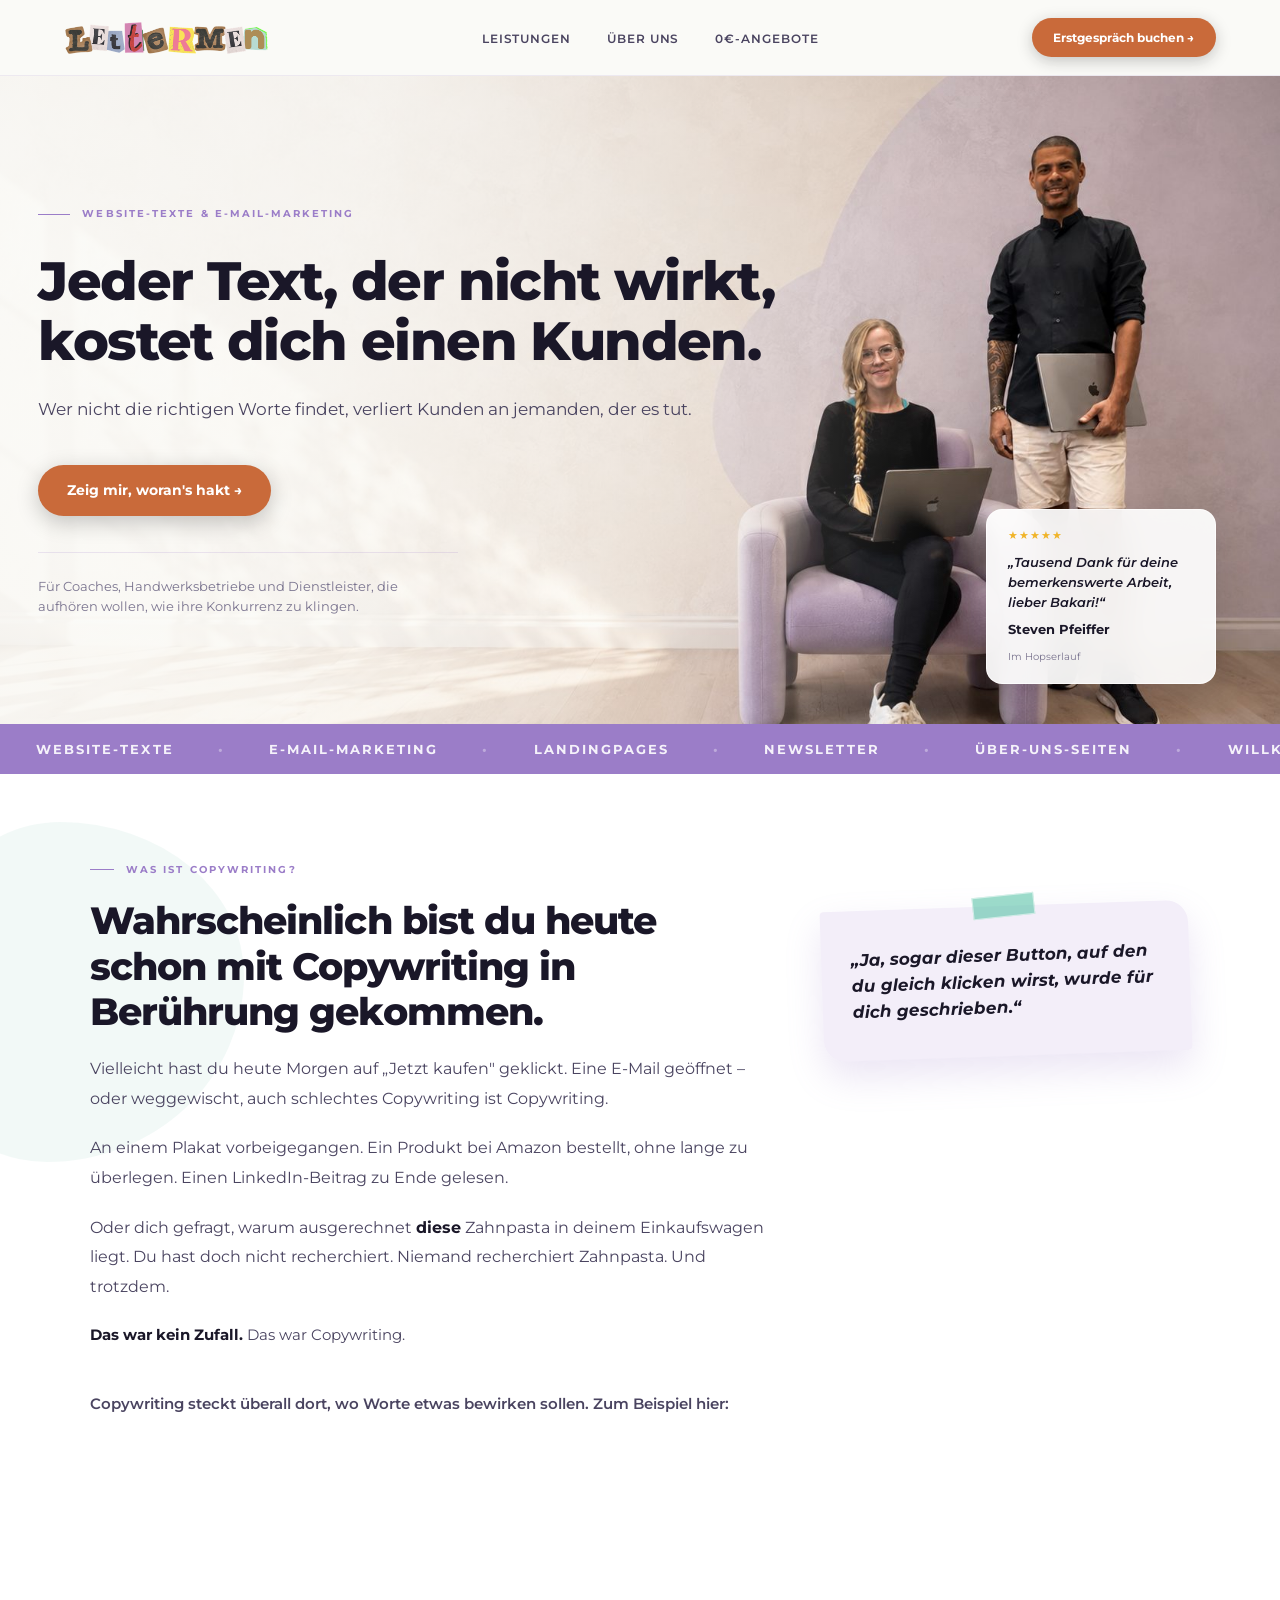
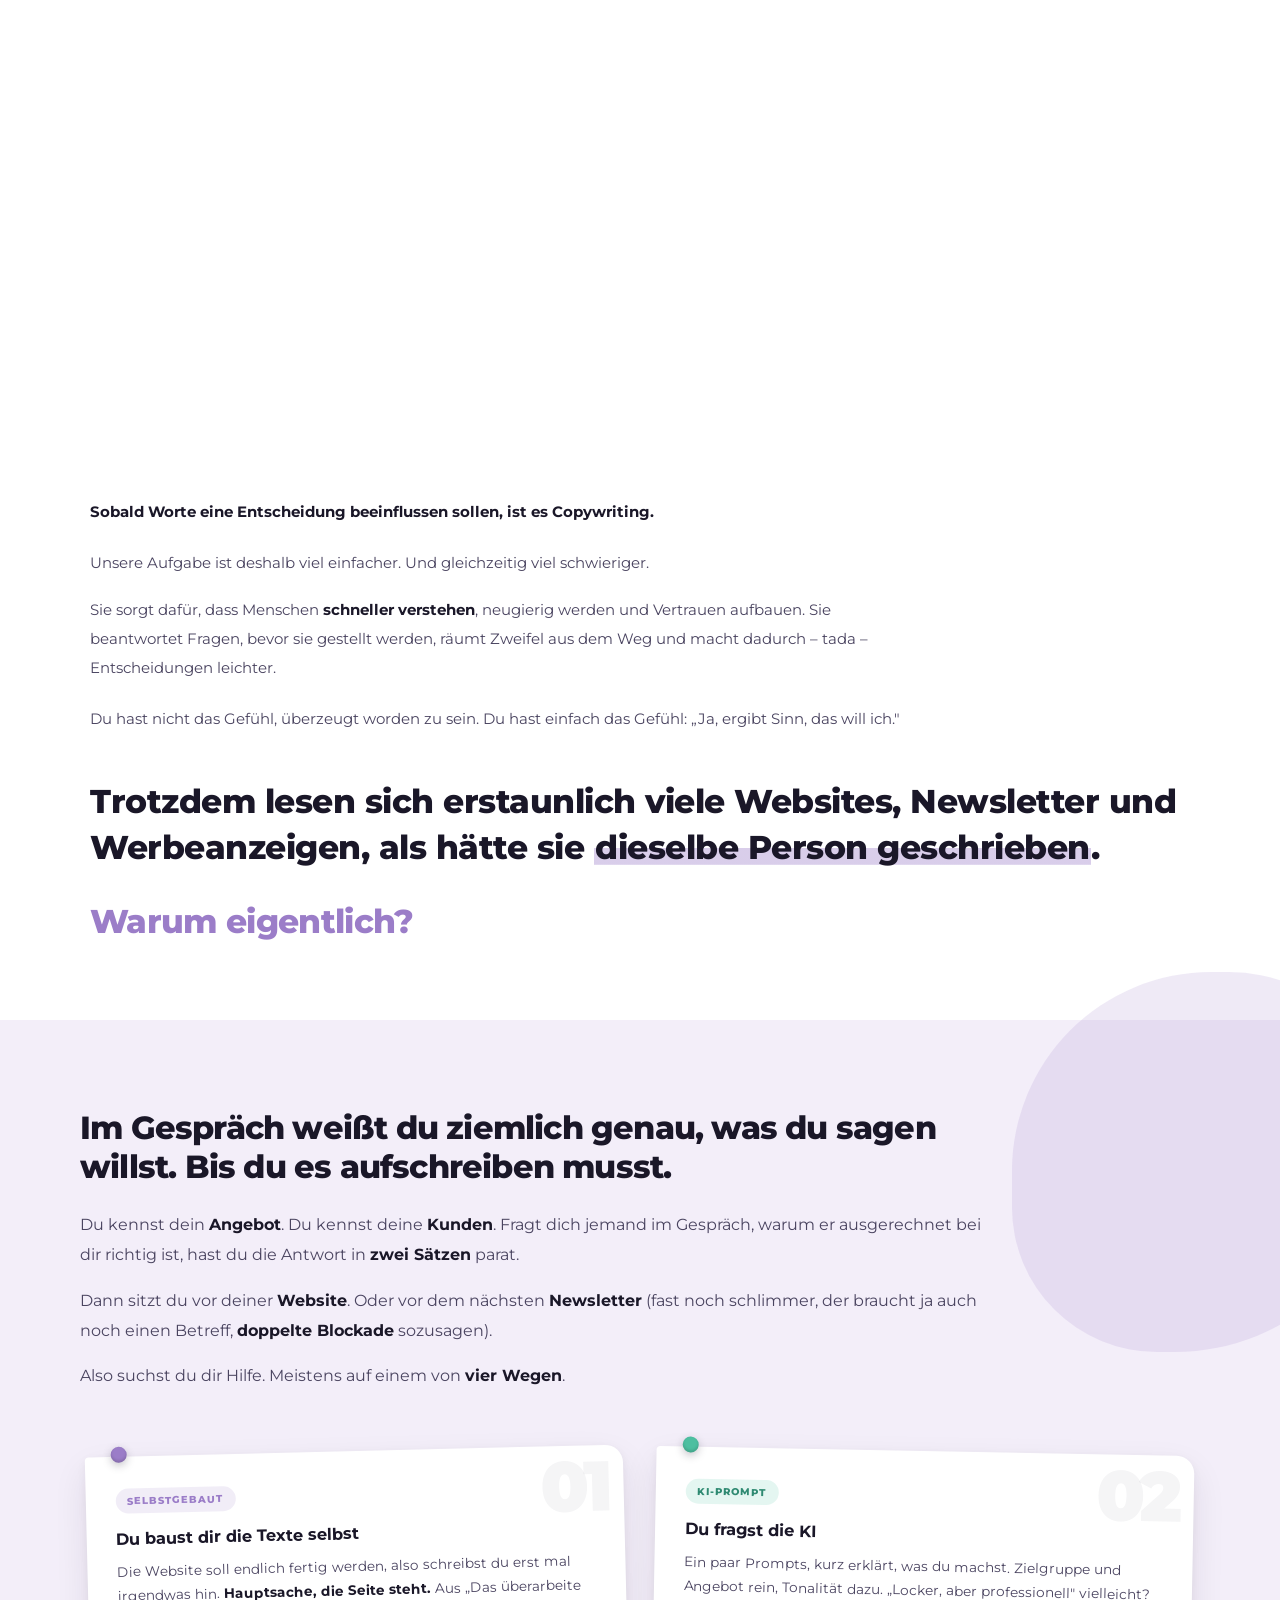
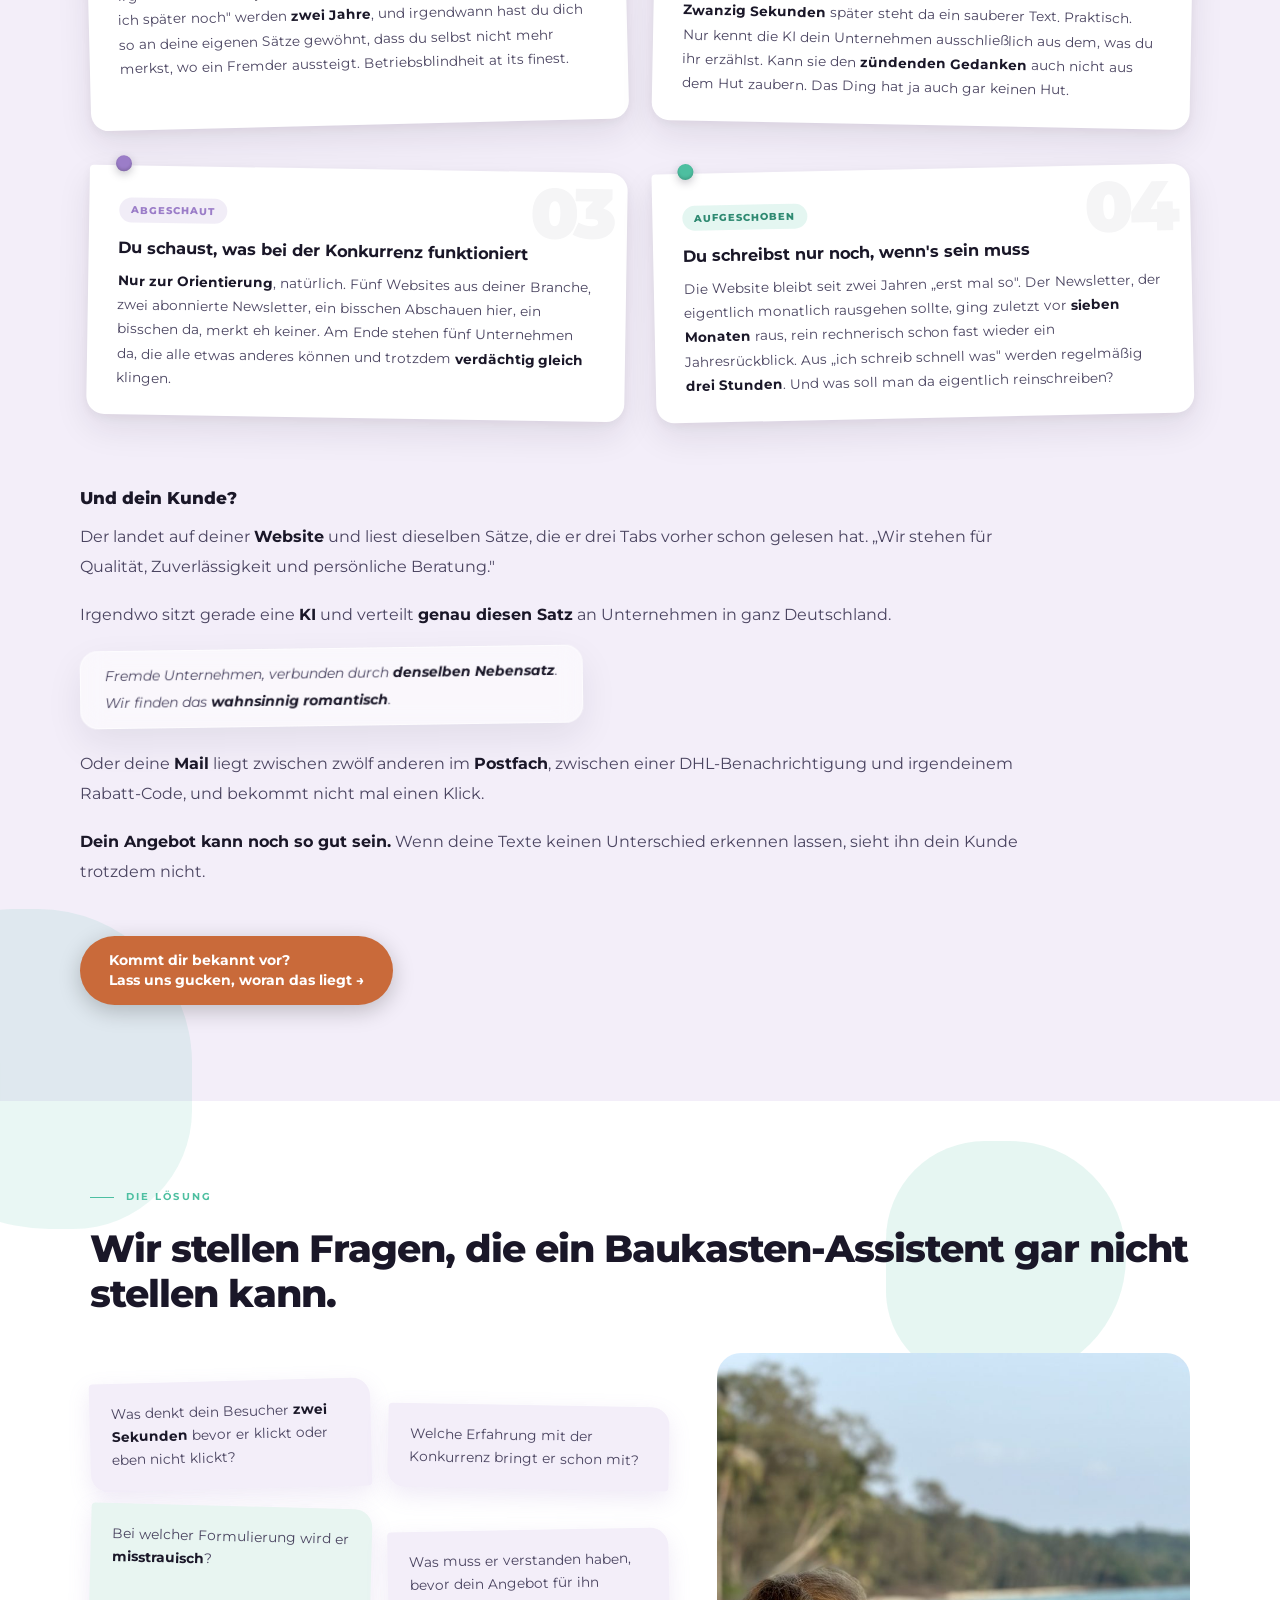
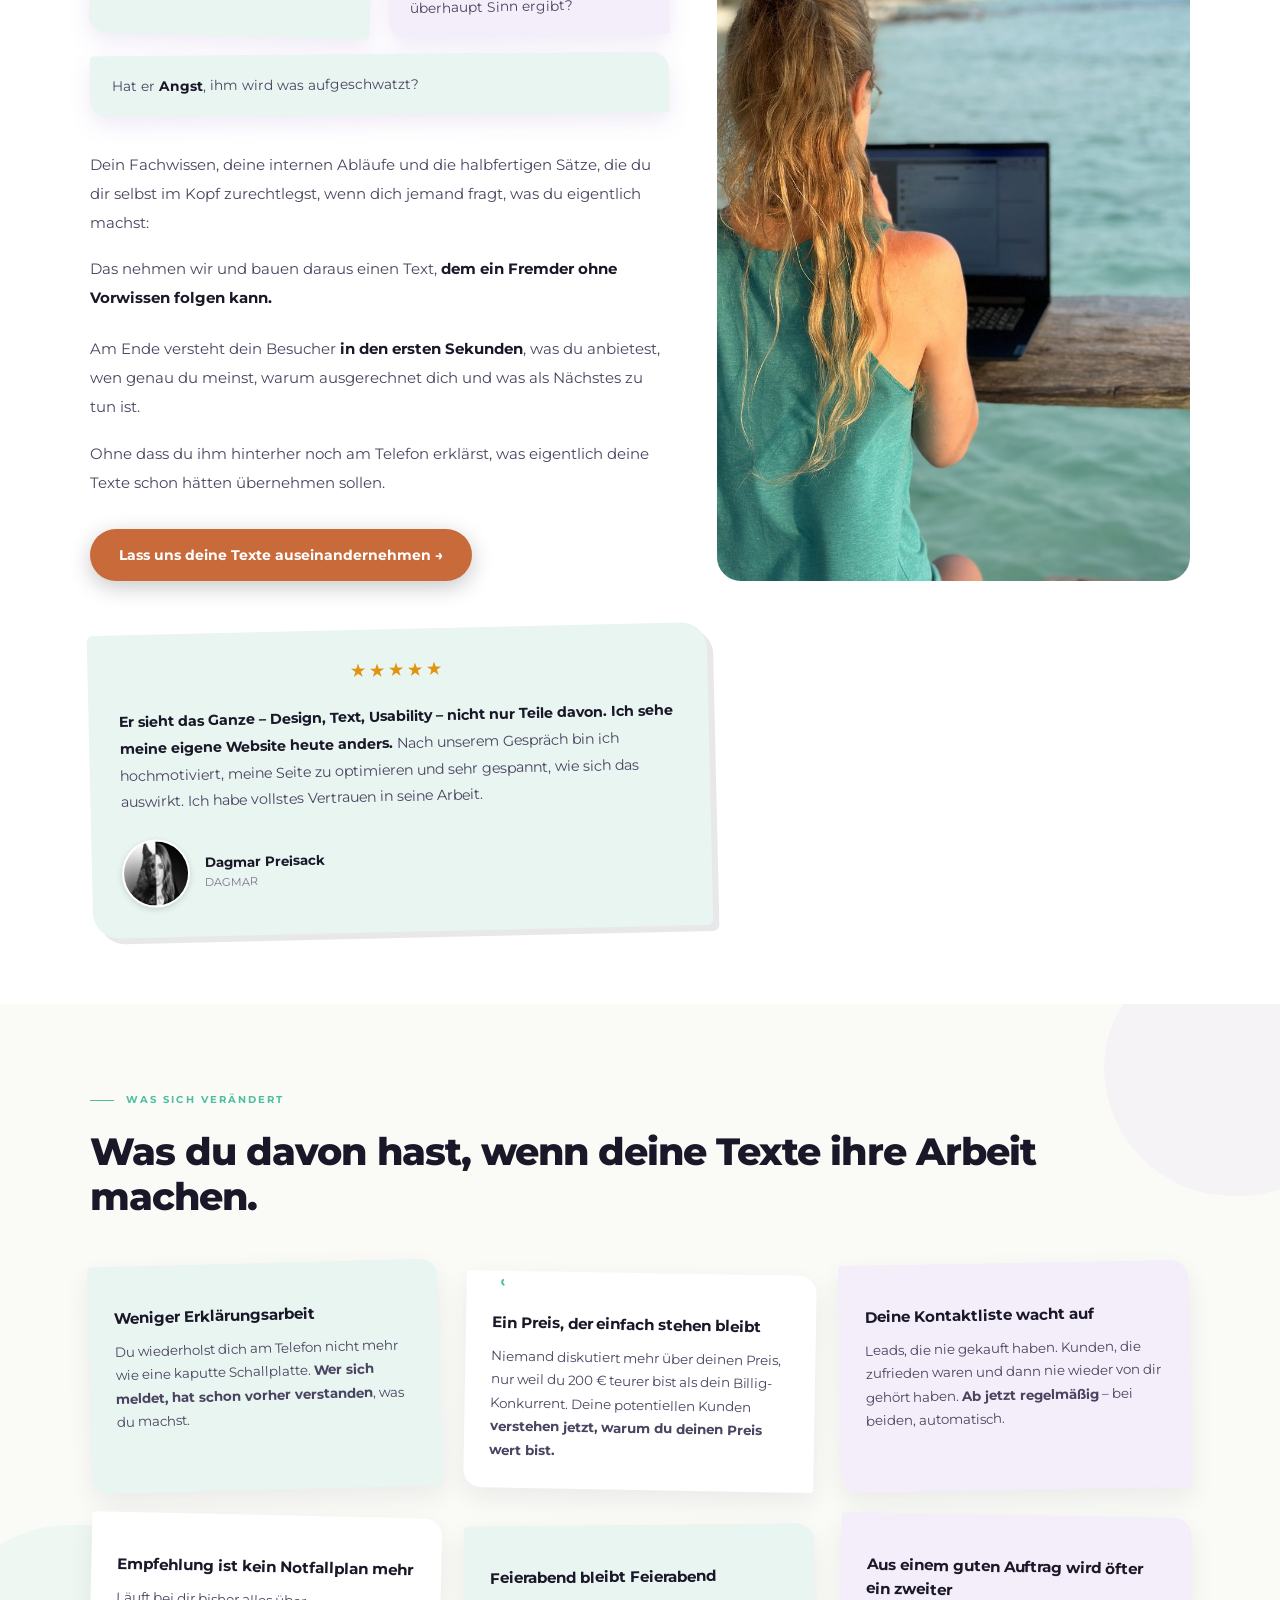
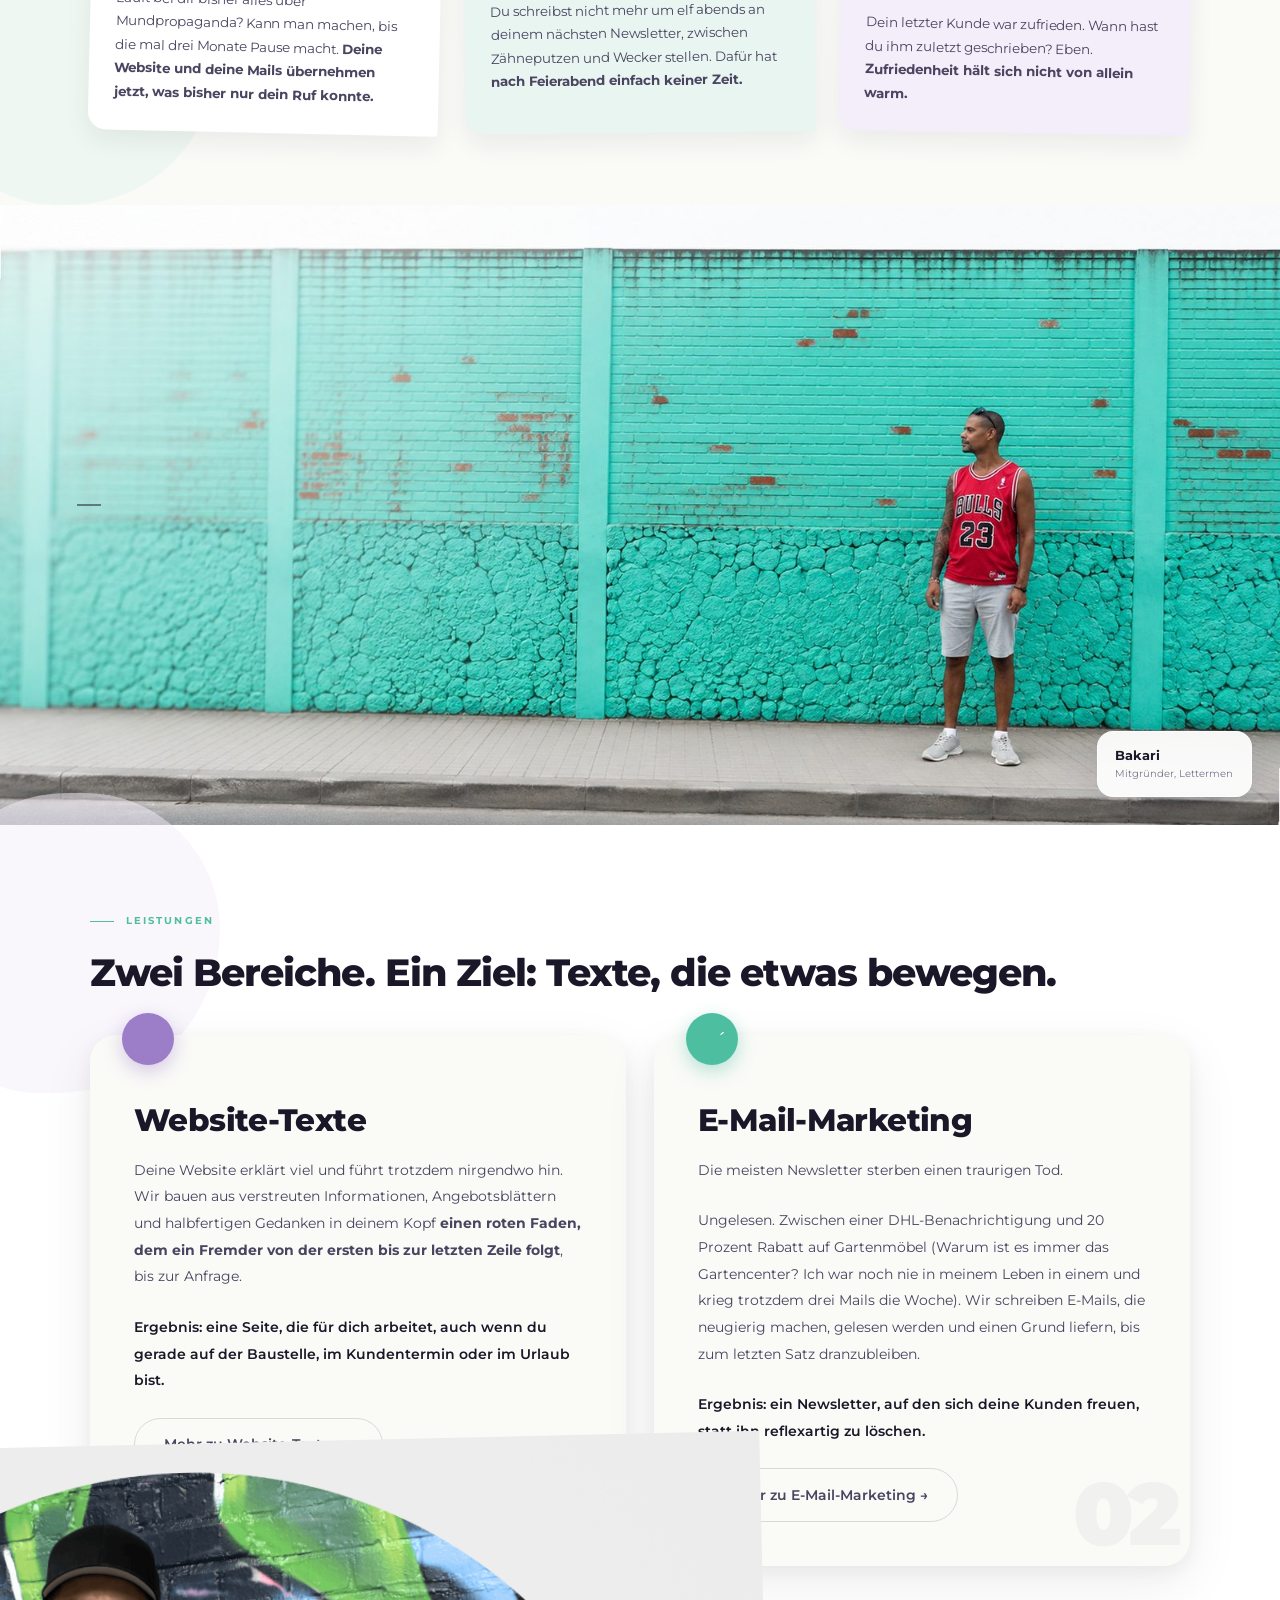
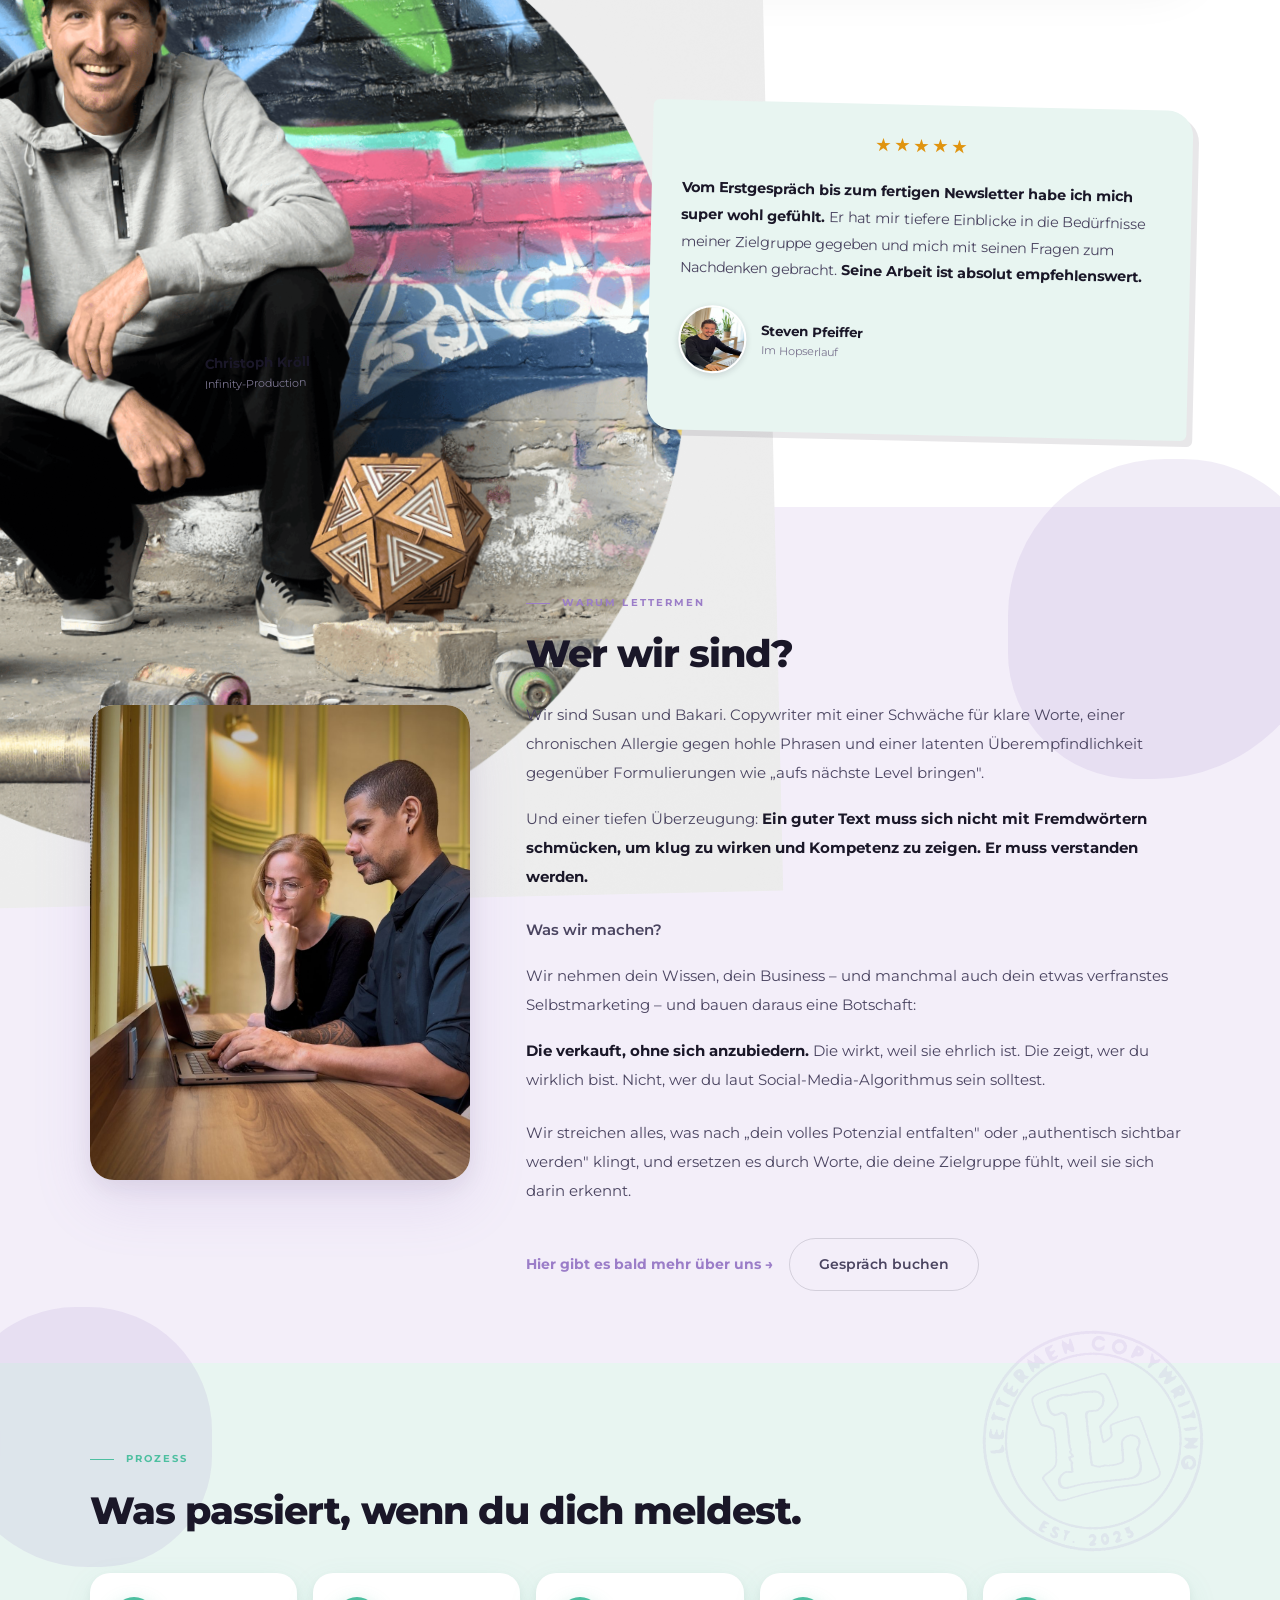
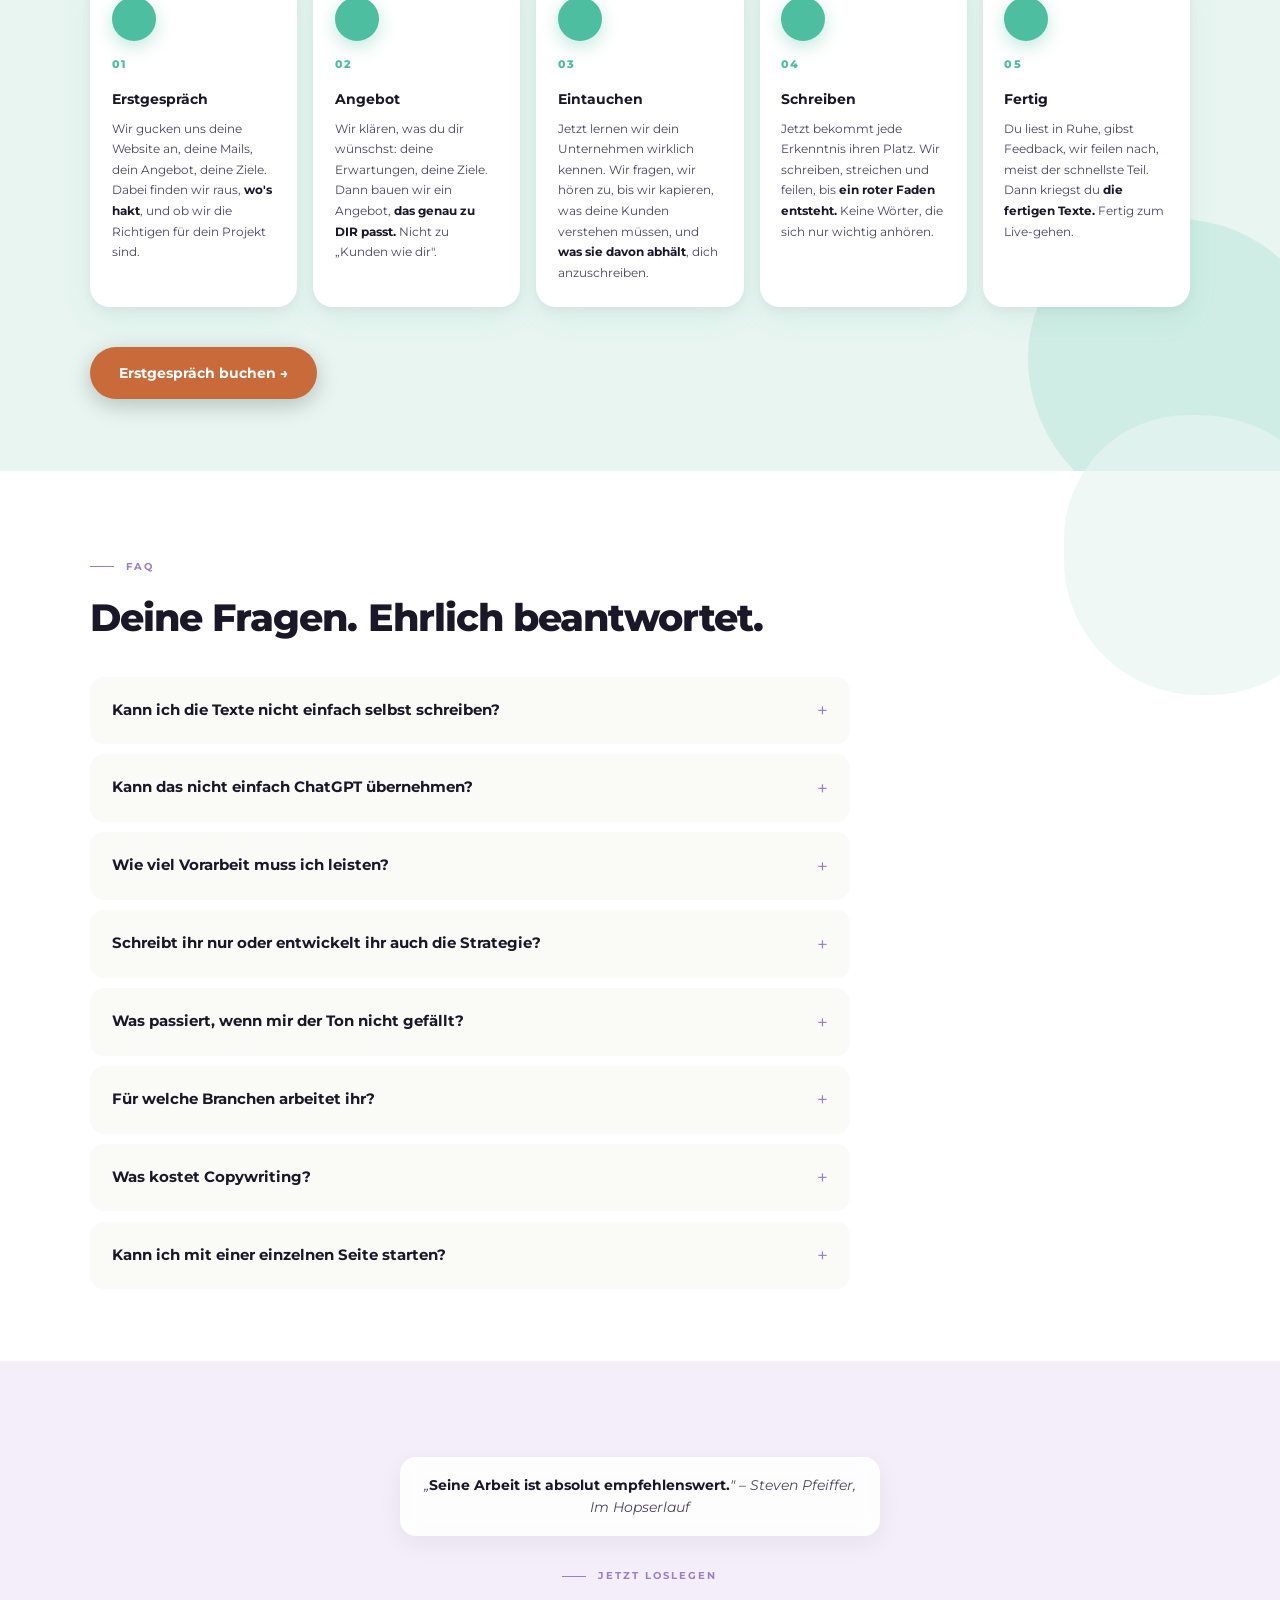
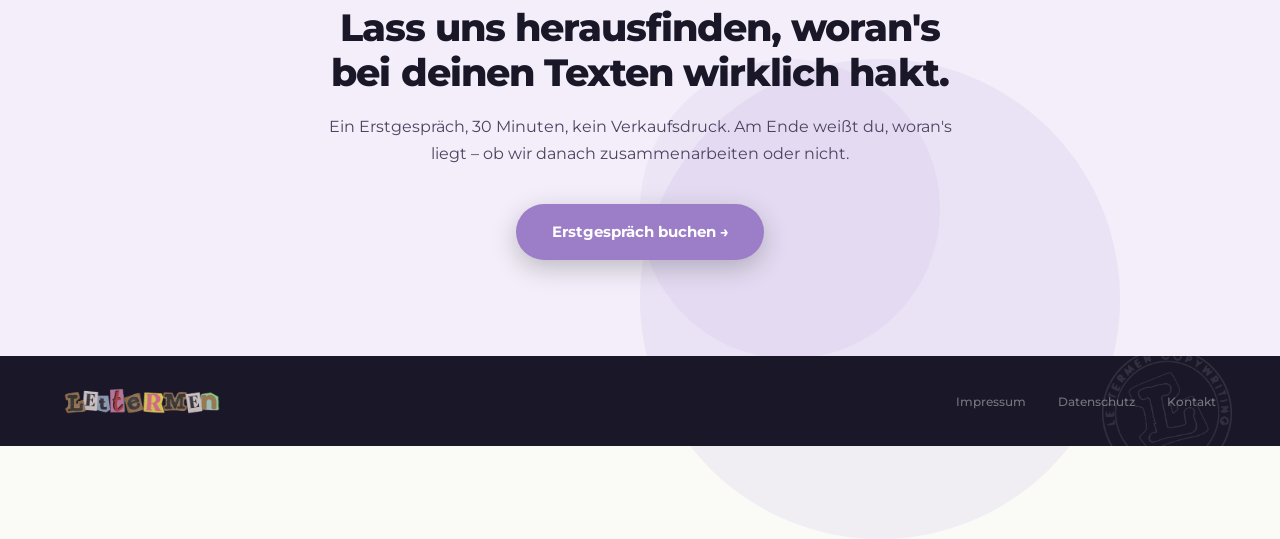
==== commit df79263f: "Update index.html" ====
--- a/index.html
+++ b/index.html
@@ -363,7 +363,7 @@
         <div class="testi-stars">★★★★★</div>
         <p class="testi-text"><b>Mein Aha-Moment war, zu verstehen, dass die Kunden das Endergebnis als Erstes sehen wollen.</b> Wie es entsteht, kommt erst danach. <b>Was mich von Anfang an überzeugt hat, war der konsequente Fokus darauf, wie meine Kunden die Seite erleben, nicht wie ich sie sehe.</b> Das macht den Unterschied.</p>
         <div class="testi-author">
-          <img class="testi-ava" src="assets/Christoph-Kröll.png" alt="Christoph Kröll">
+          <div class="testi-ava testi-ava-christoph"><img src="assets/Christoph-Kröll.png" alt="Christoph Kröll"></div>
           <div><div class="testi-name">Christoph Kröll</div><div class="testi-role">Infinity-Production</div></div>
           
         </div>
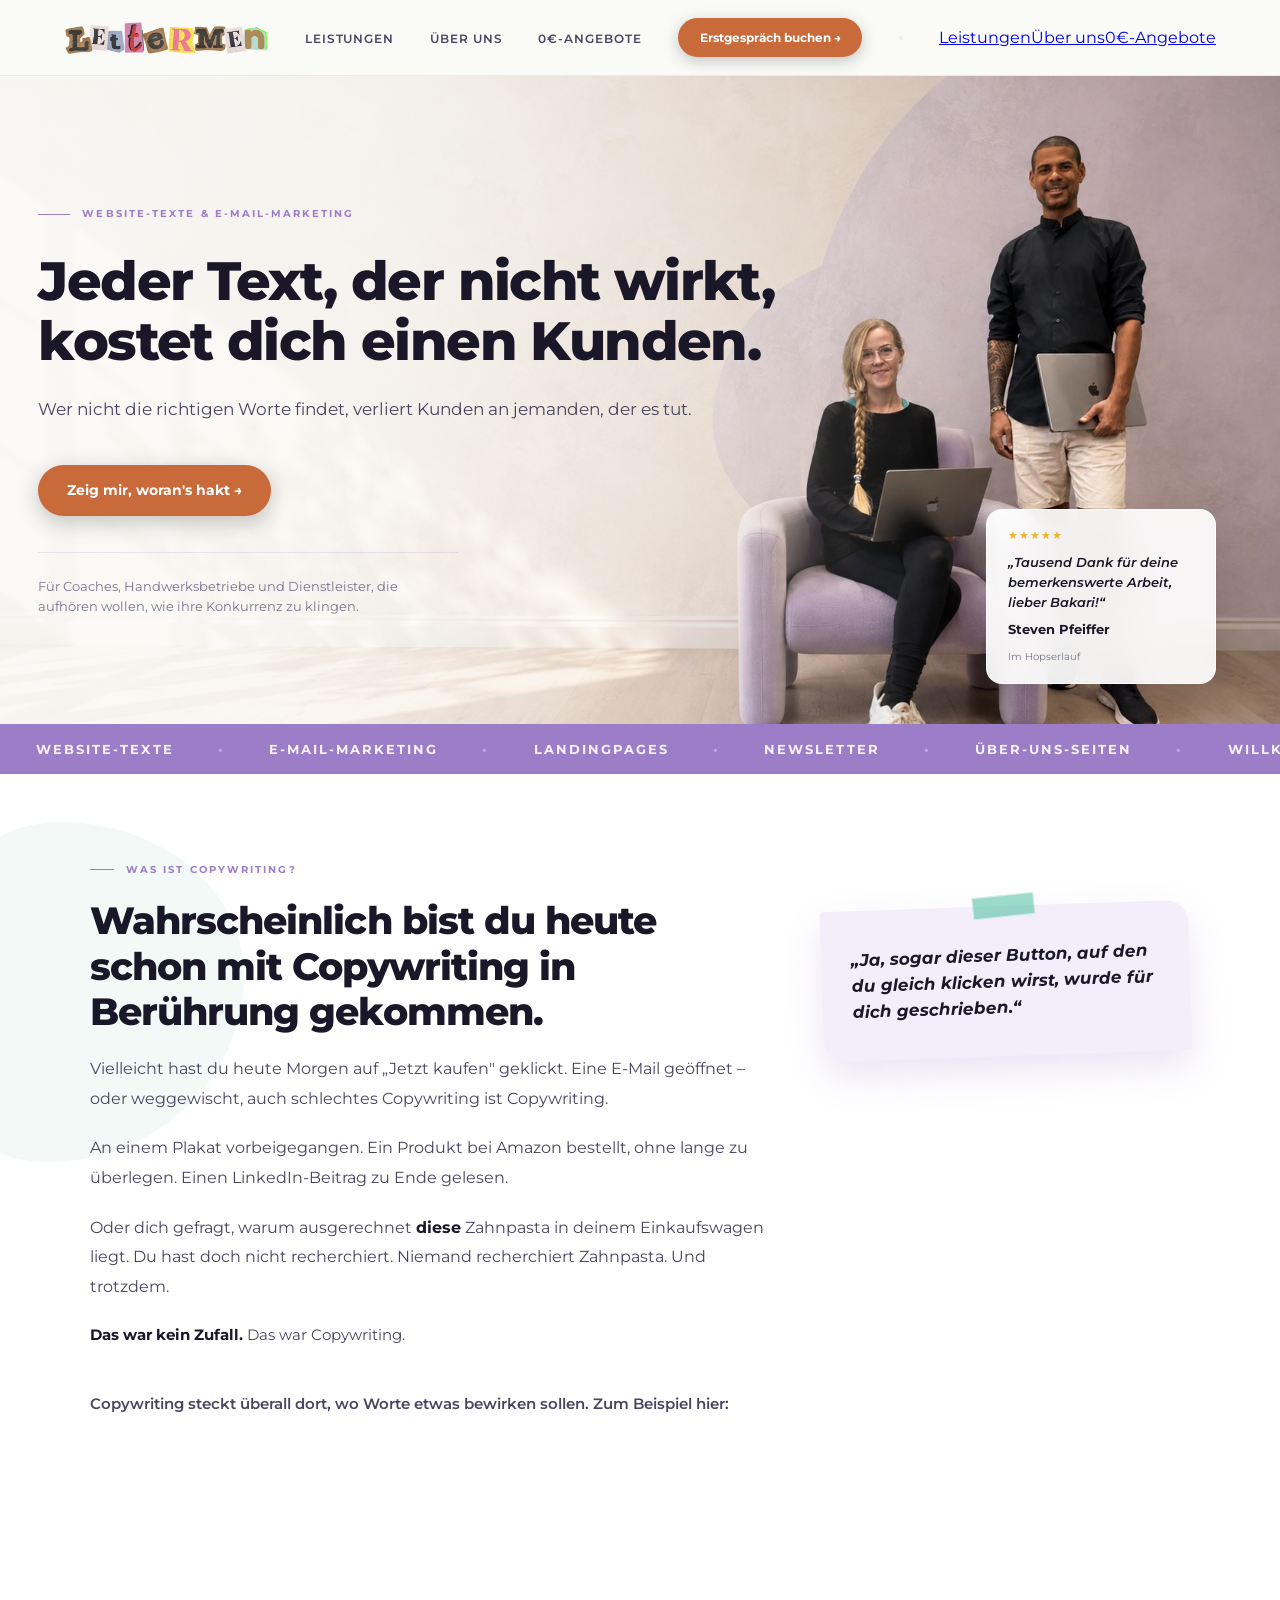
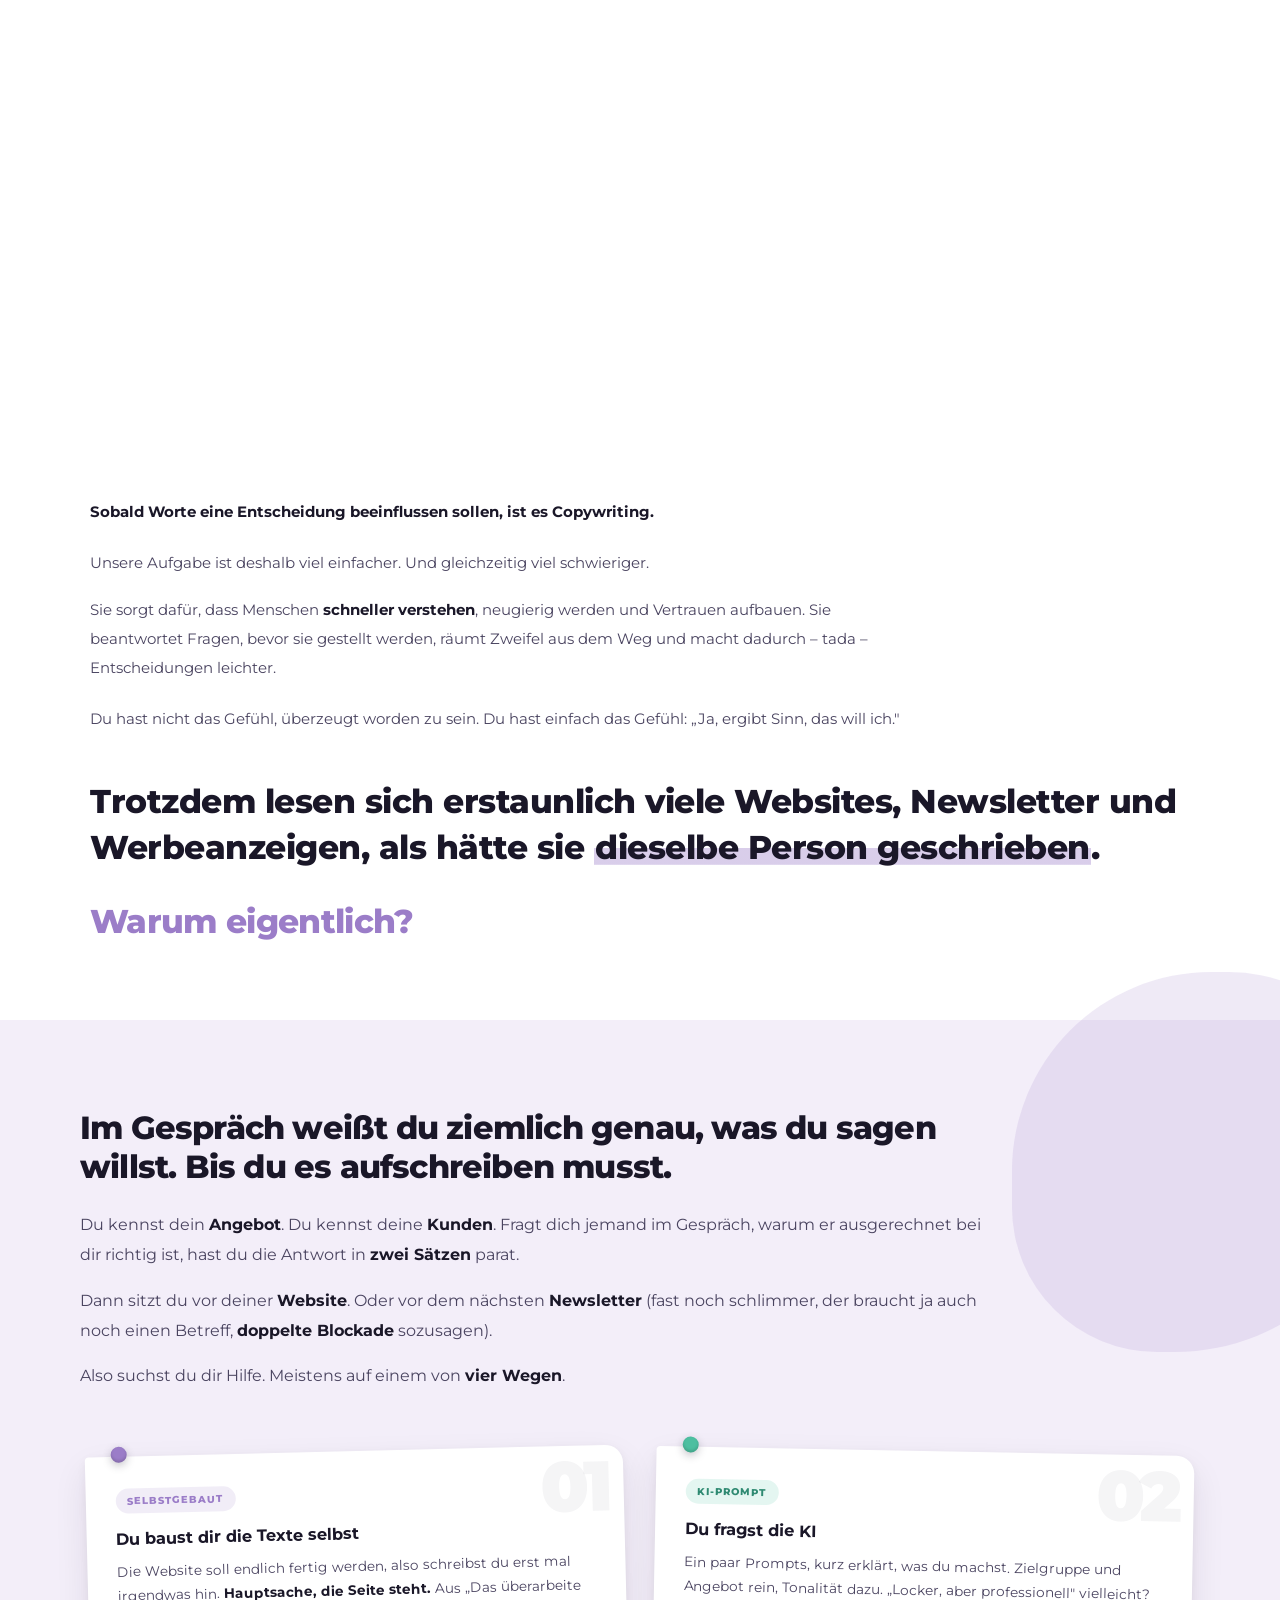
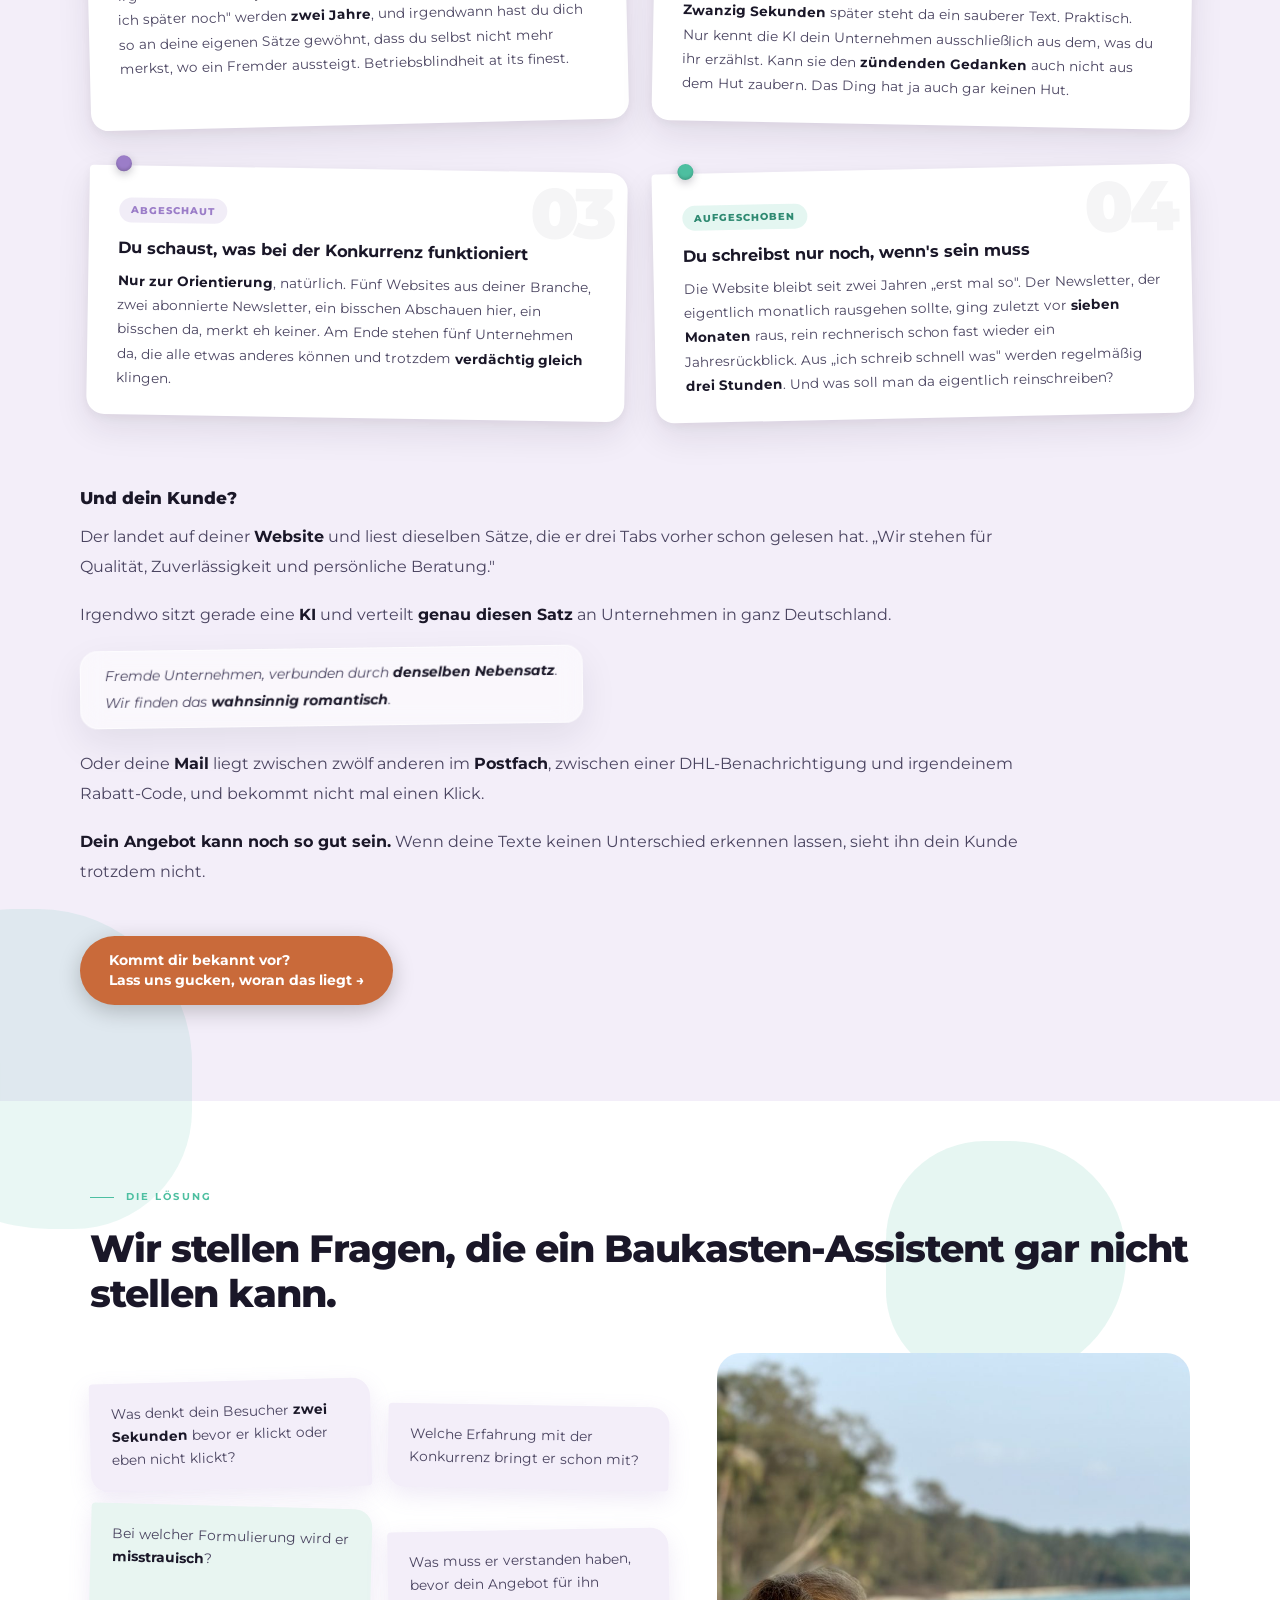
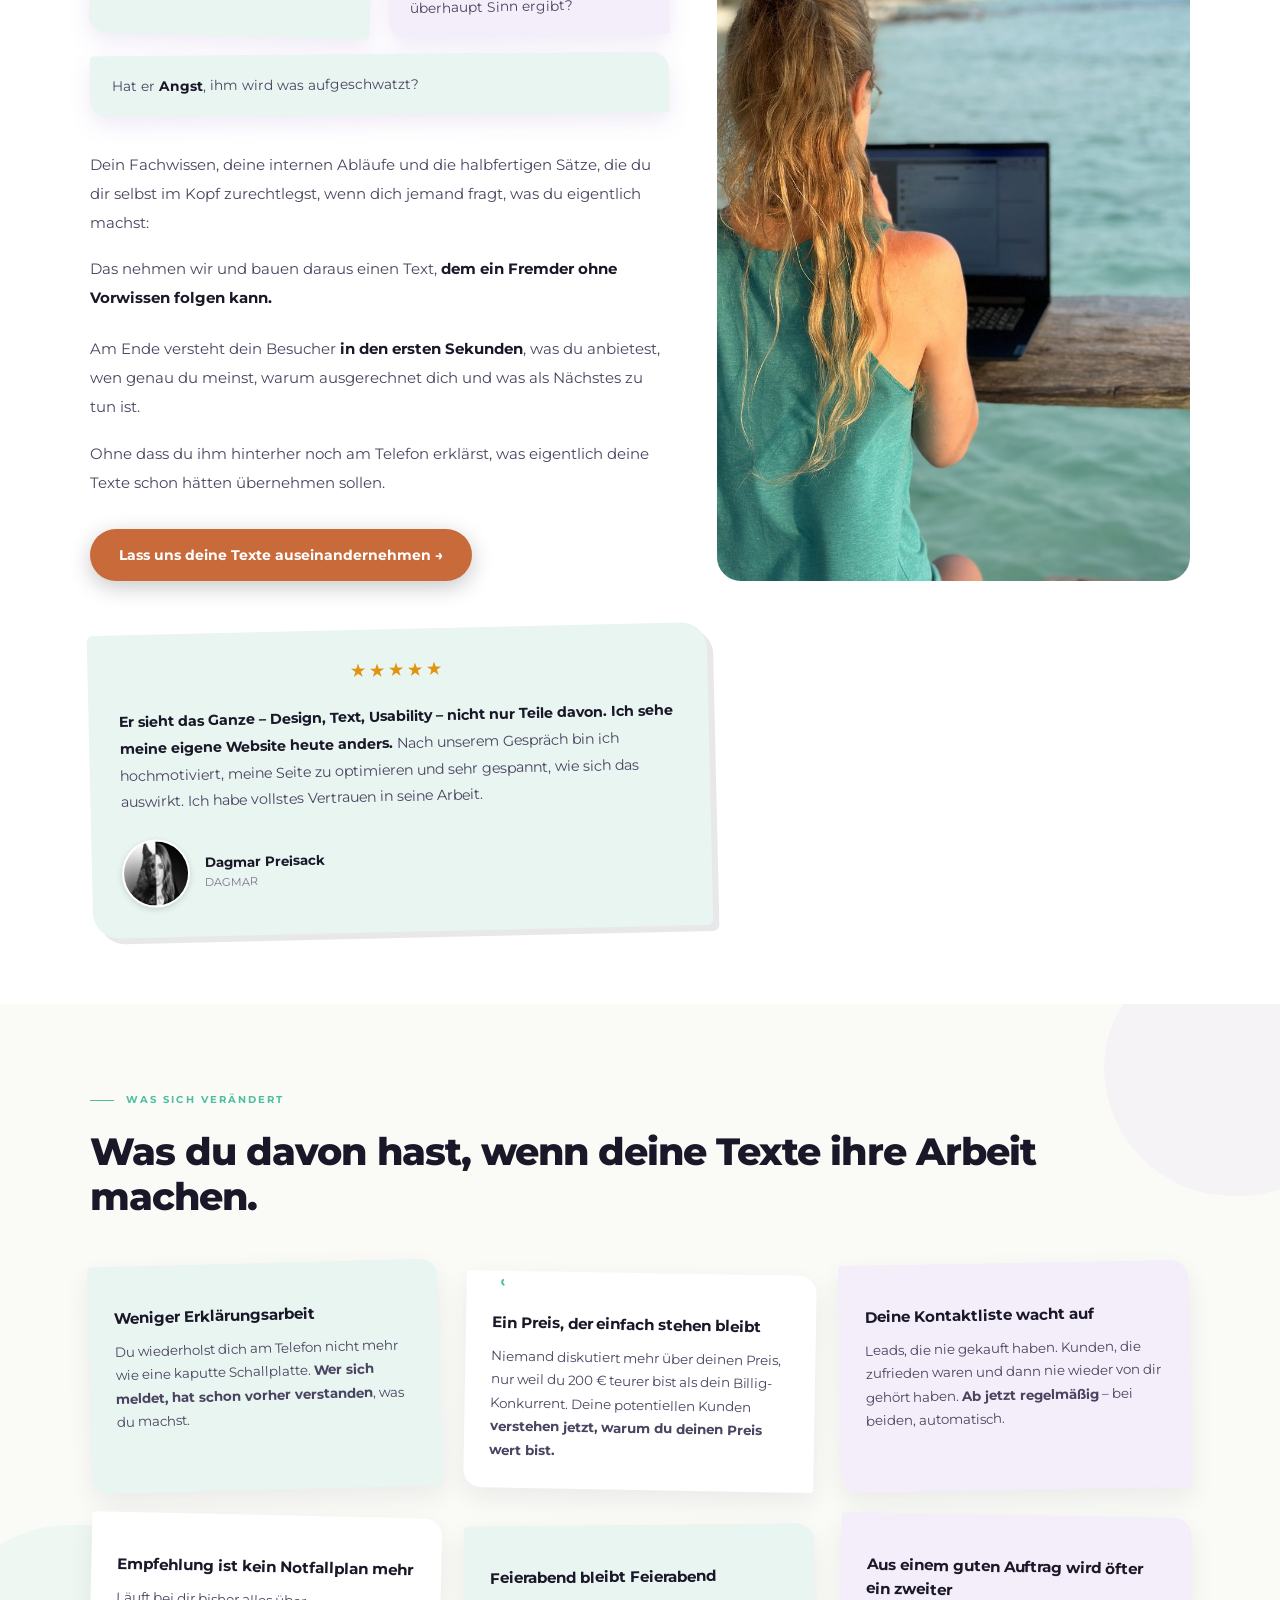
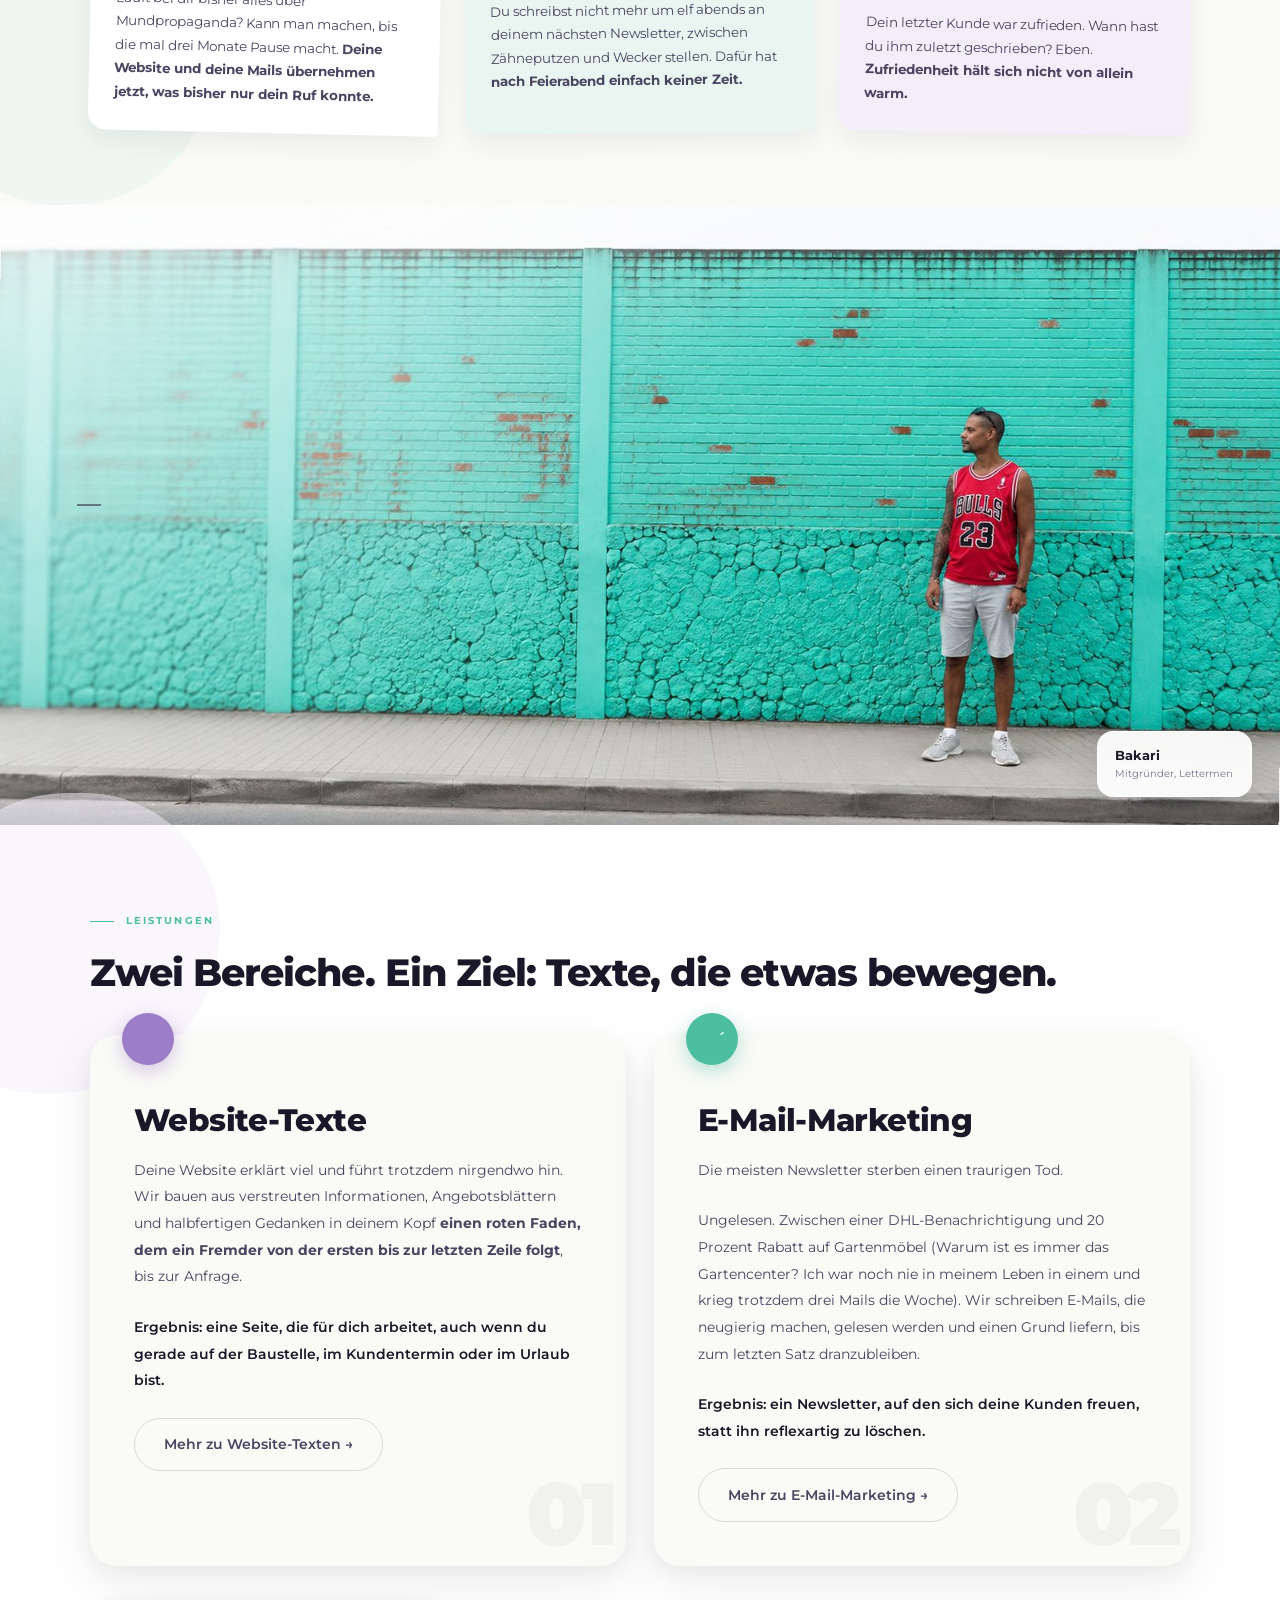
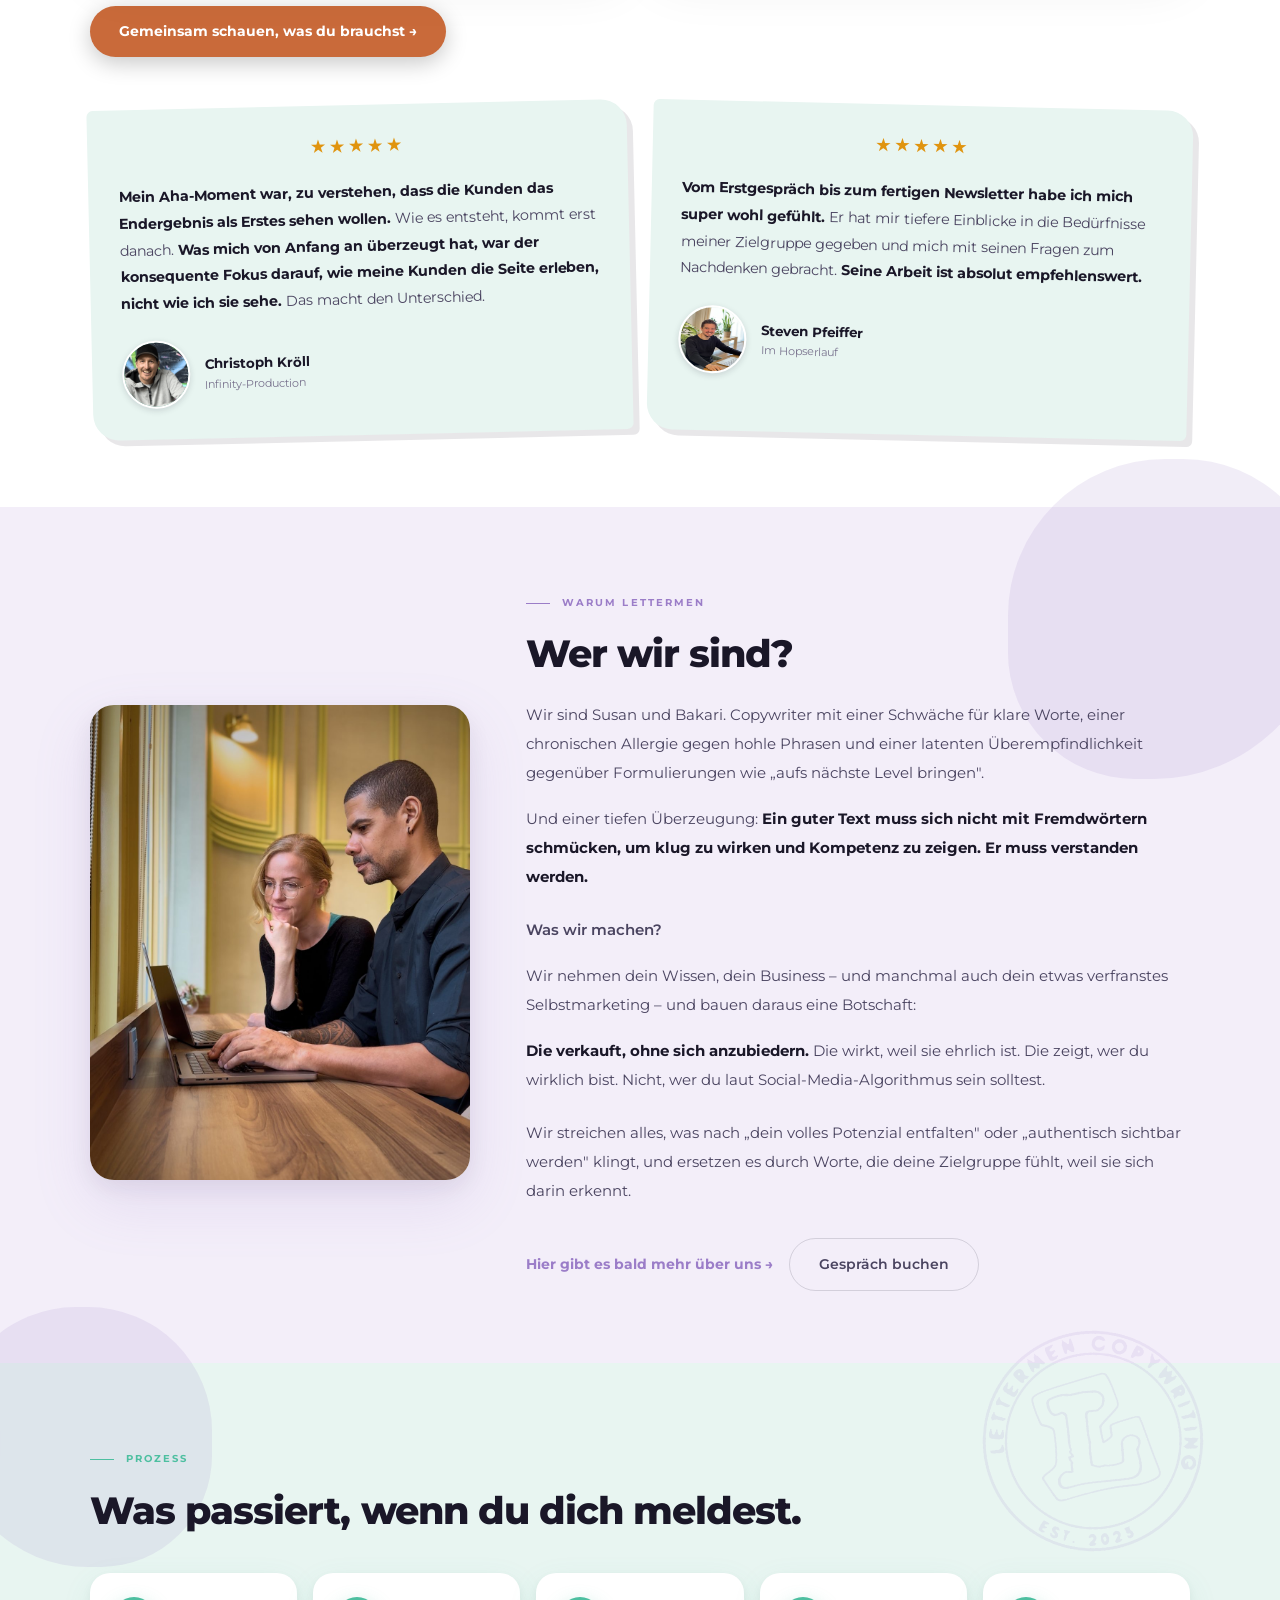
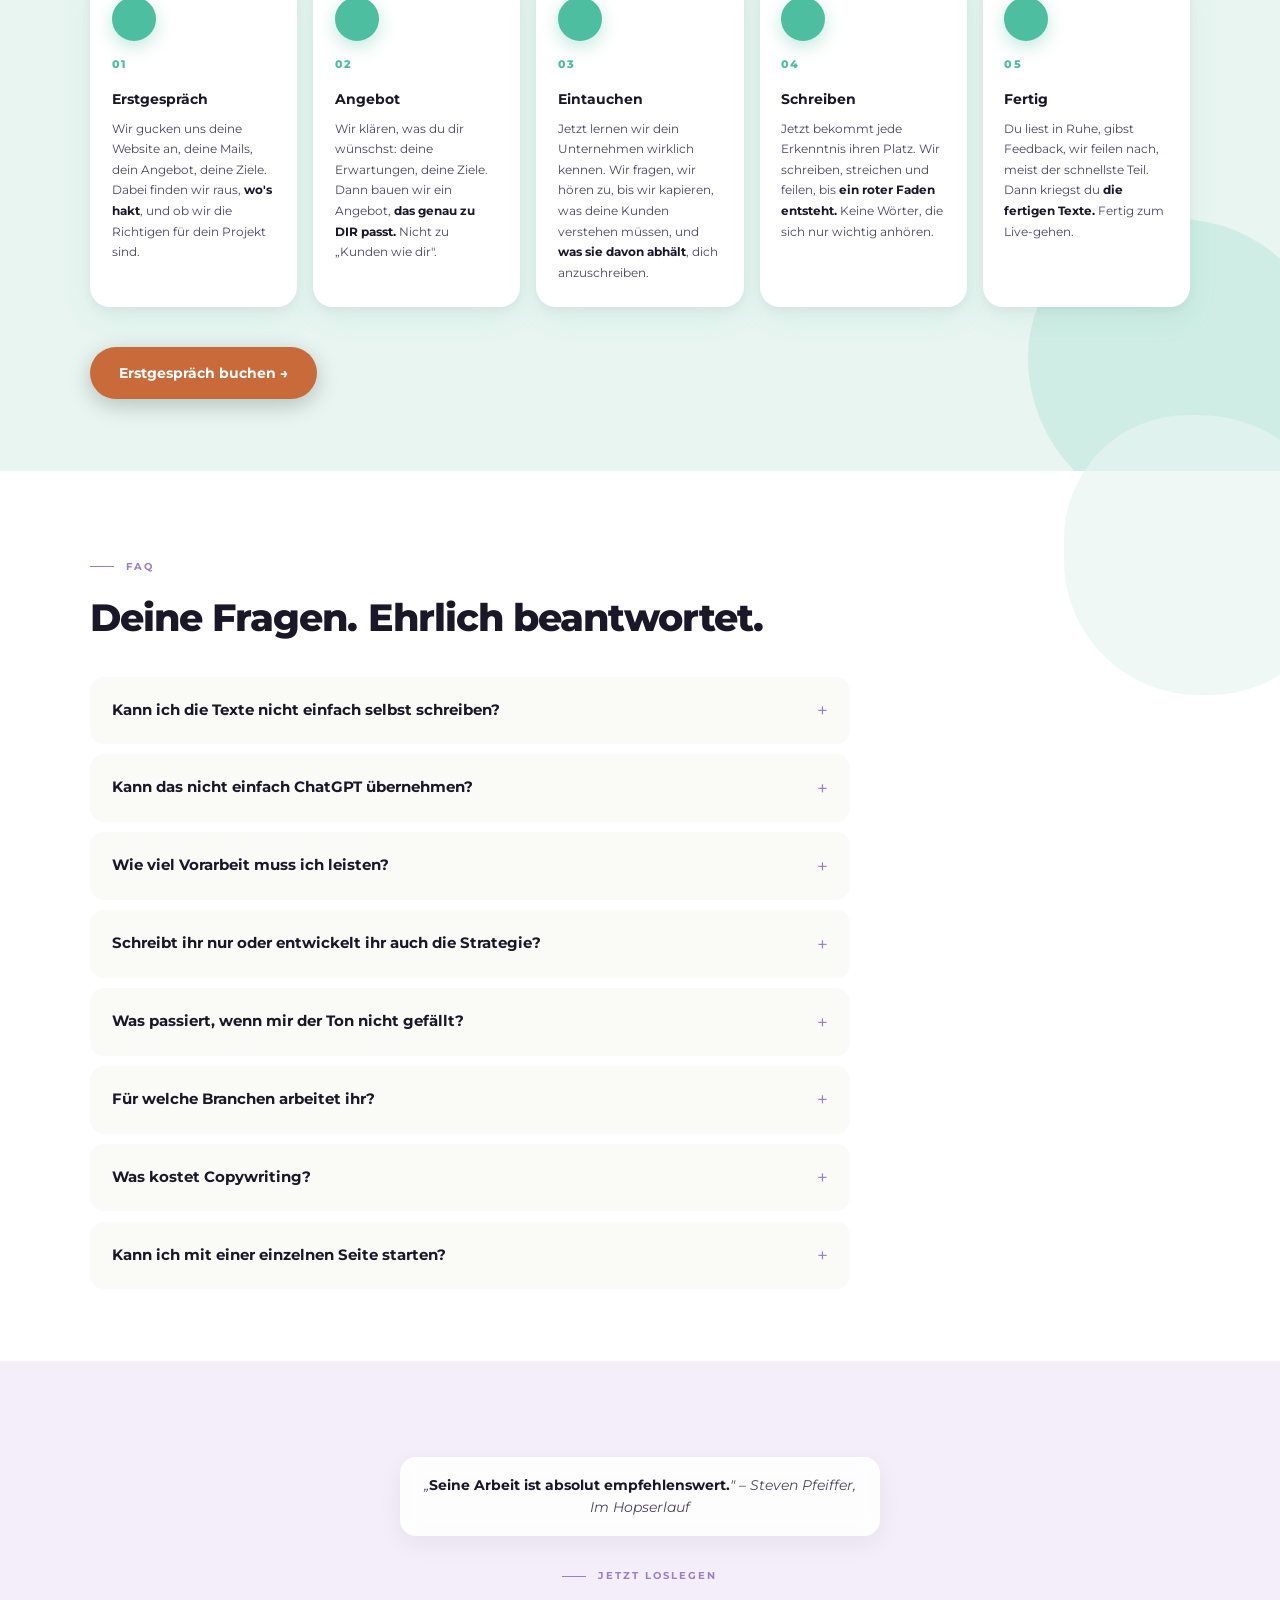
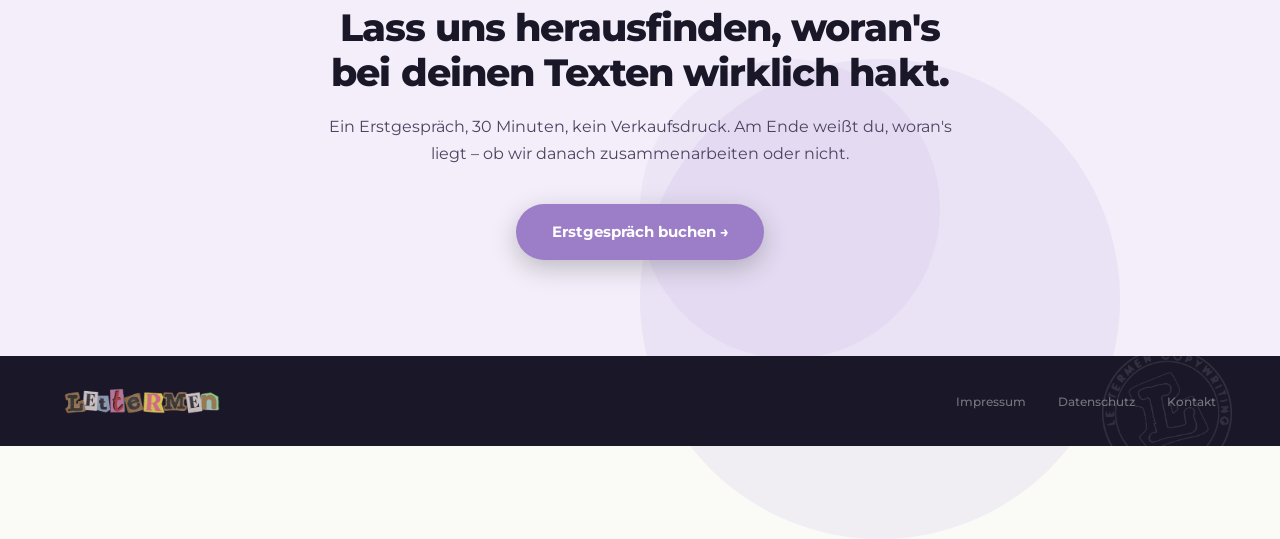
==== commit 5160bc0e: "Update index.html" ====
--- a/index.html
+++ b/index.html
@@ -16,12 +16,10 @@
 
 <nav>
   <a href="/" class="nav-logo"><img src="assets/lettermen-logo.png" alt="Lettermen Copywriting" width="800" height="133" loading="eager" decoding="async"></a>
-  <ul class="nav-links">
-    <li><a href="/leistungen.html">Leistungen</a></li>
-    <li><a href="/ueber-uns.html">Über uns</a></li>
-    <li><a href="/angebote.html">0€-Angebote</a></li>
-  </ul>
+  <ul class="nav-links"><li><a href="/leistungen.html">Leistungen</a></li><li><a href="/ueber-uns.html">Über uns</a></li><li><a href="/angebote.html">0€-Angebote</a></li></ul>
   <a href="https://calendly.com/lettermen-copy/30min" target="_blank" rel="noopener" class="nav-cta">Erstgespräch buchen →</a>
+  <button class="nav-burger" id="navBurger" aria-label="Menü öffnen" aria-expanded="false" aria-controls="mobileNav"><span></span><span></span><span></span></button>
+  <div class="mobile-nav" id="mobileNav"><a href="/leistungen.html">Leistungen</a><a href="/ueber-uns.html">Über uns</a><a href="/angebote.html">0€-Angebote</a></div>
 </nav>
 
 <!-- 1. HERO -->
--- a/styles.css
+++ b/styles.css
@@ -226,6 +226,8 @@
 .testi-text b { color: var(--ink); font-style: normal; }
 .testi-author { display: flex; align-items: center; gap: 0.9rem; }
 .testi-ava { width: 68px; height: 68px; border-radius: 50%; background: #82C1AF; border: 2.5px solid var(--white); box-shadow: 0 2px 6px rgba(30,27,46,0.15); display: flex; align-items: center; justify-content: center; font-size: 1.05rem; font-weight: 800; color: var(--white); flex-shrink: 0; }
+.testi-ava-christoph { overflow: hidden; }
+.testi-ava-christoph img { width: 100%; height: 100%; object-fit: cover; transform: scale(3.2); transform-origin: 50% 10%; }
 .testi-name { font-size: 0.84rem; font-weight: 700; color: var(--ink); }
 .testi-role { font-size: 0.7rem; color: var(--ink-light); margin-top: 1px; }
 .testi-stars { text-align: center; color: #E0940F; font-size: 1.15rem; letter-spacing: 3px; margin-bottom: 1.2rem; }
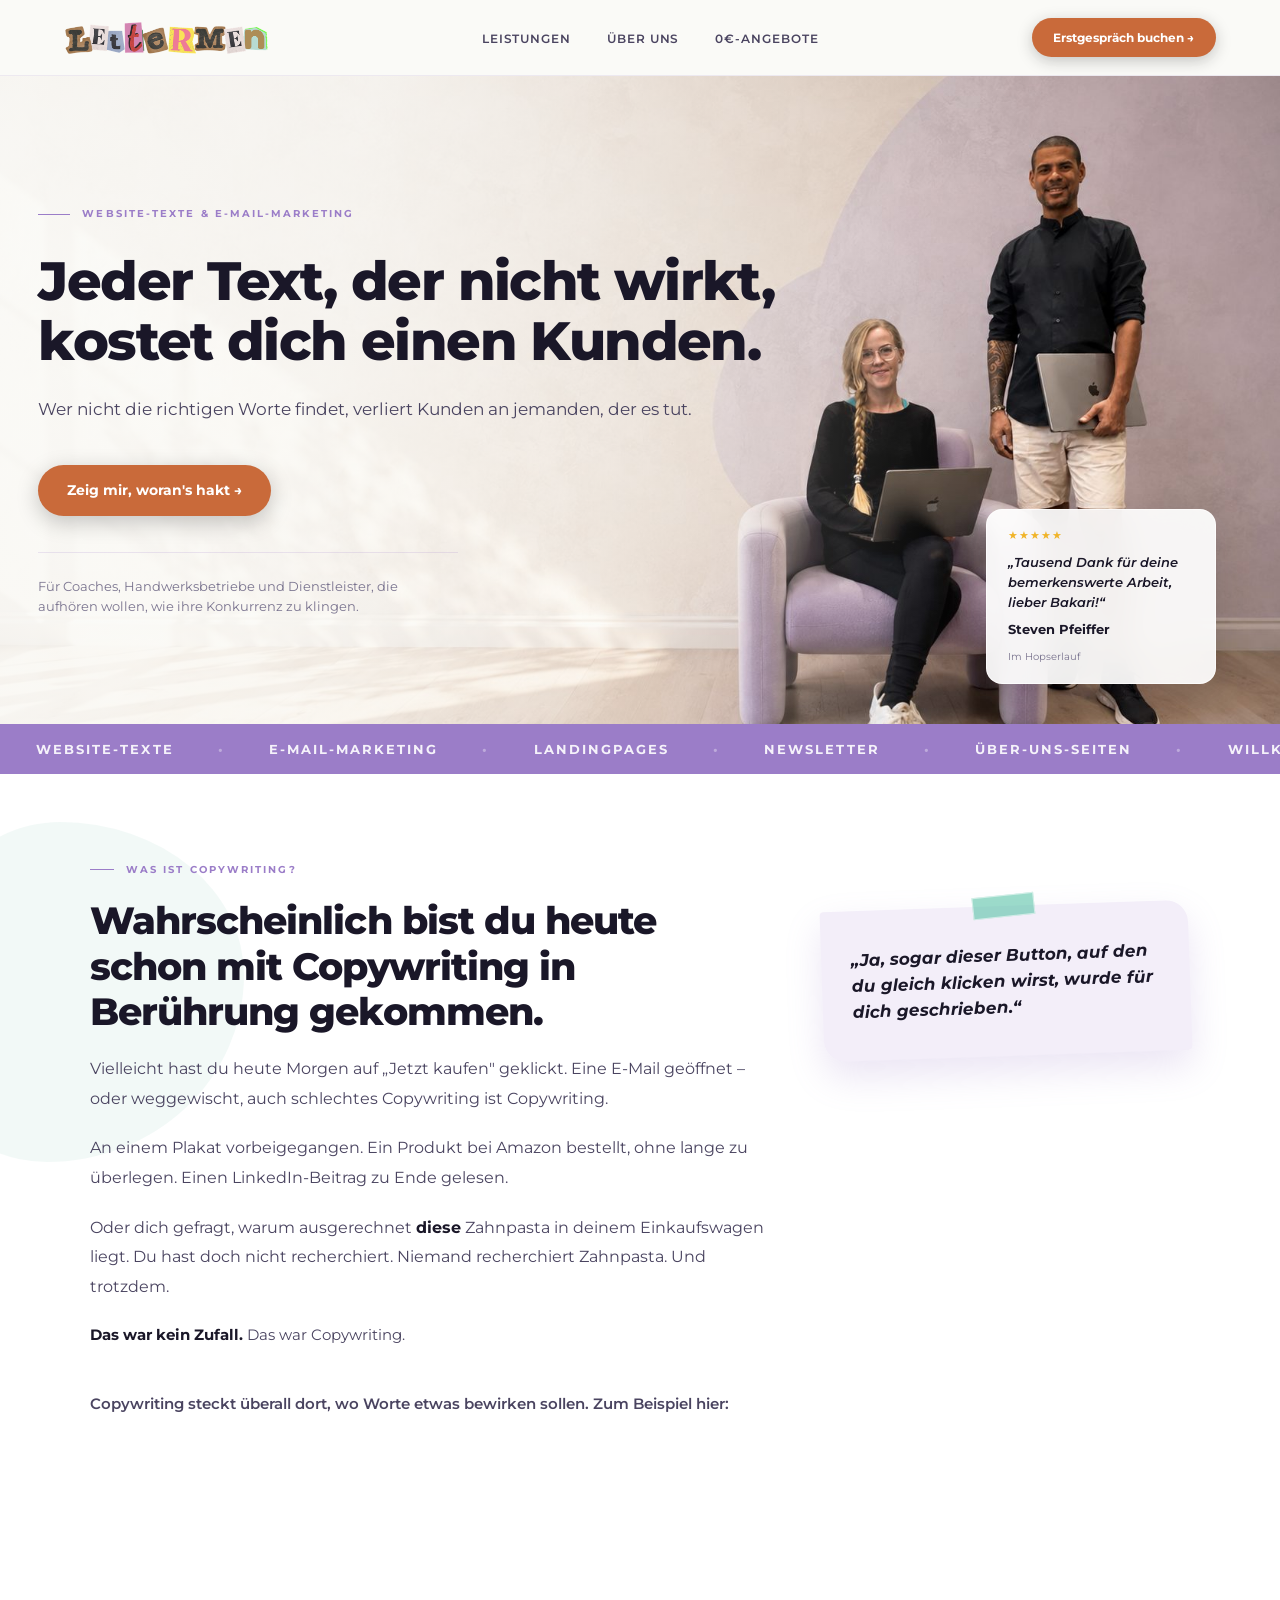
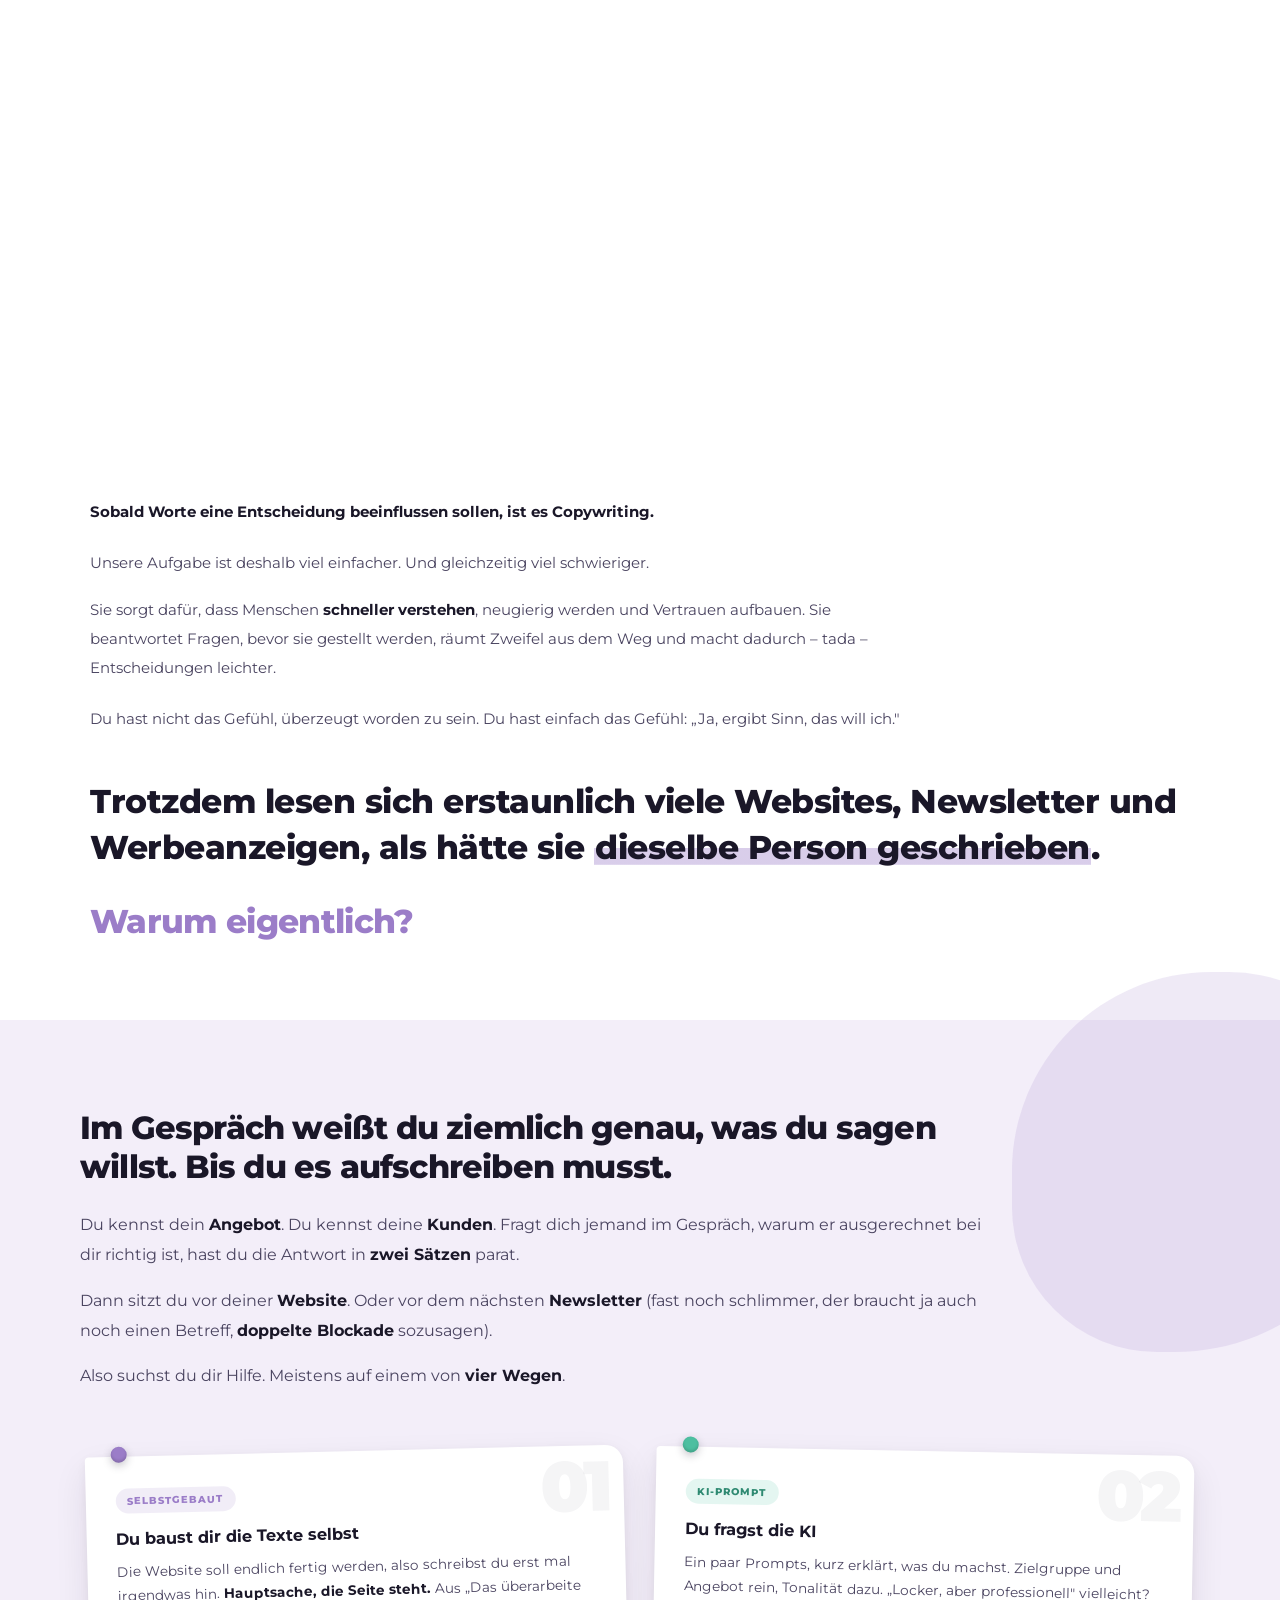
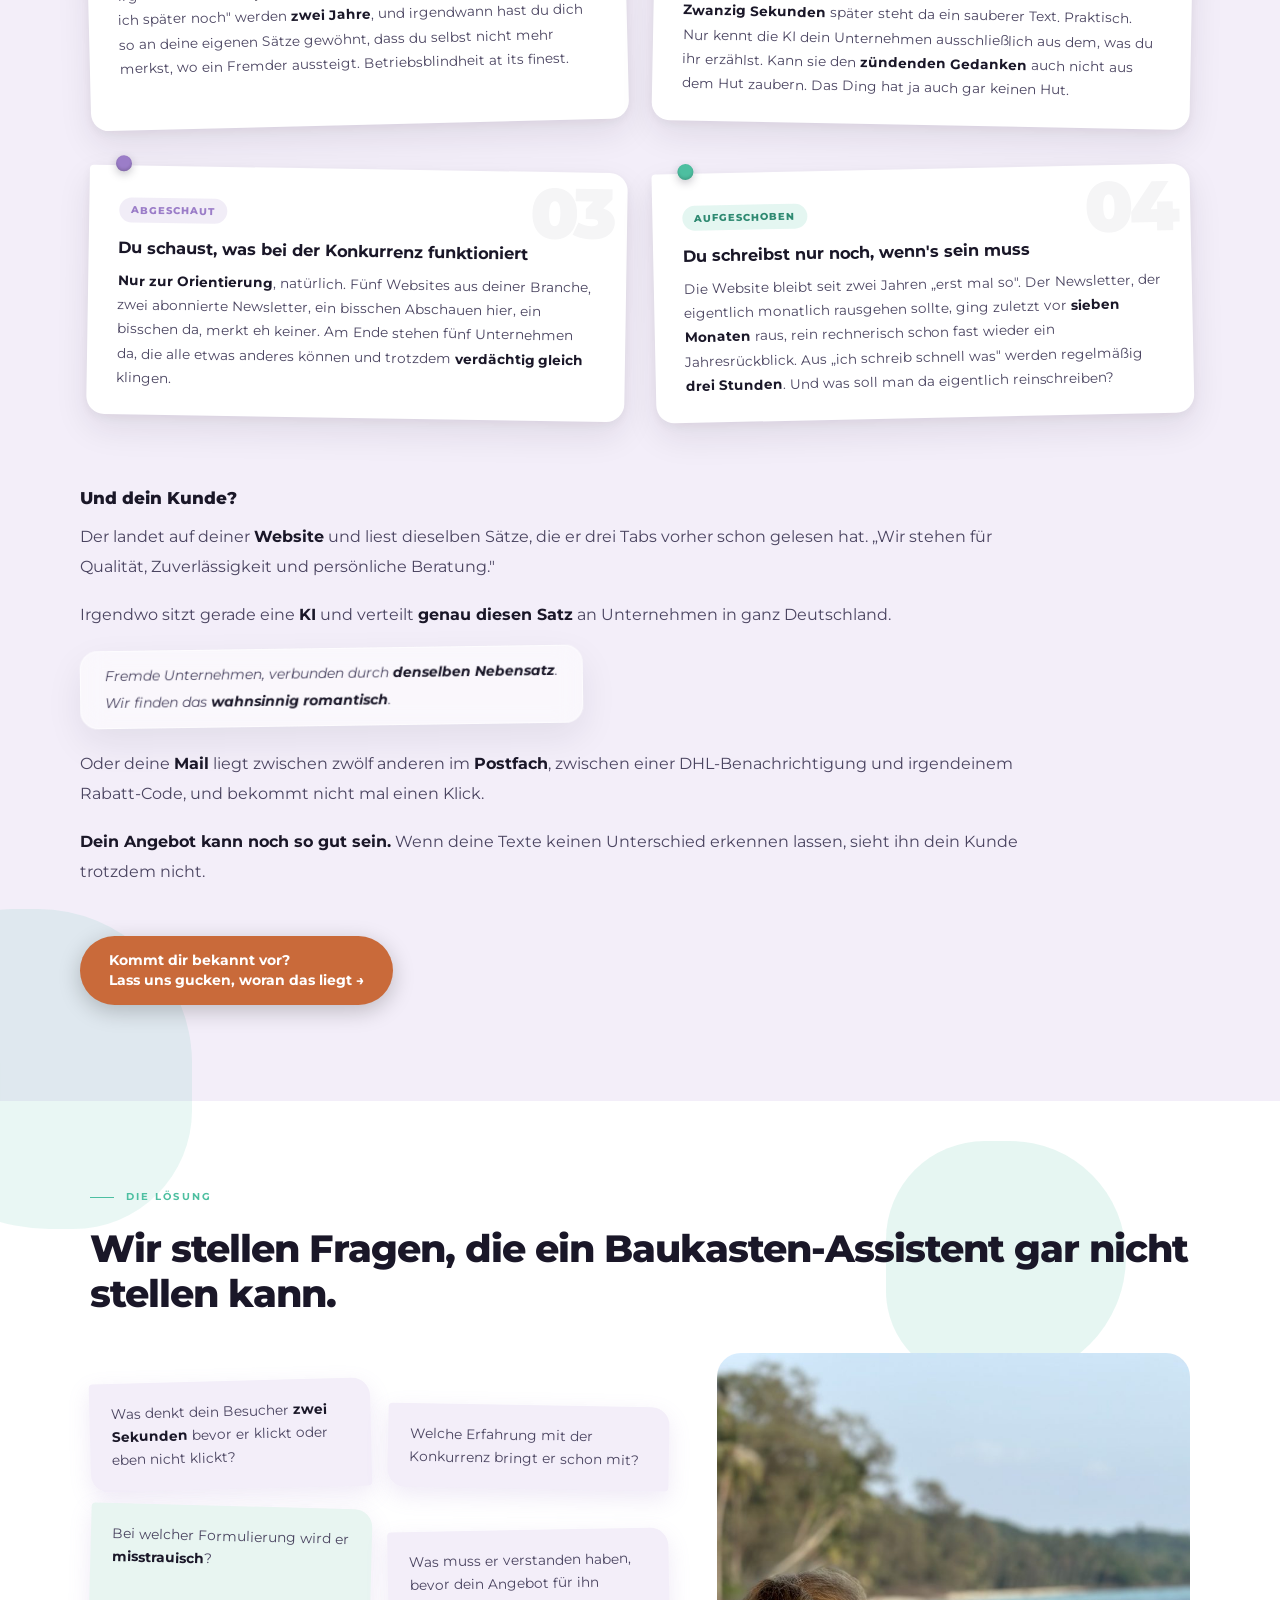
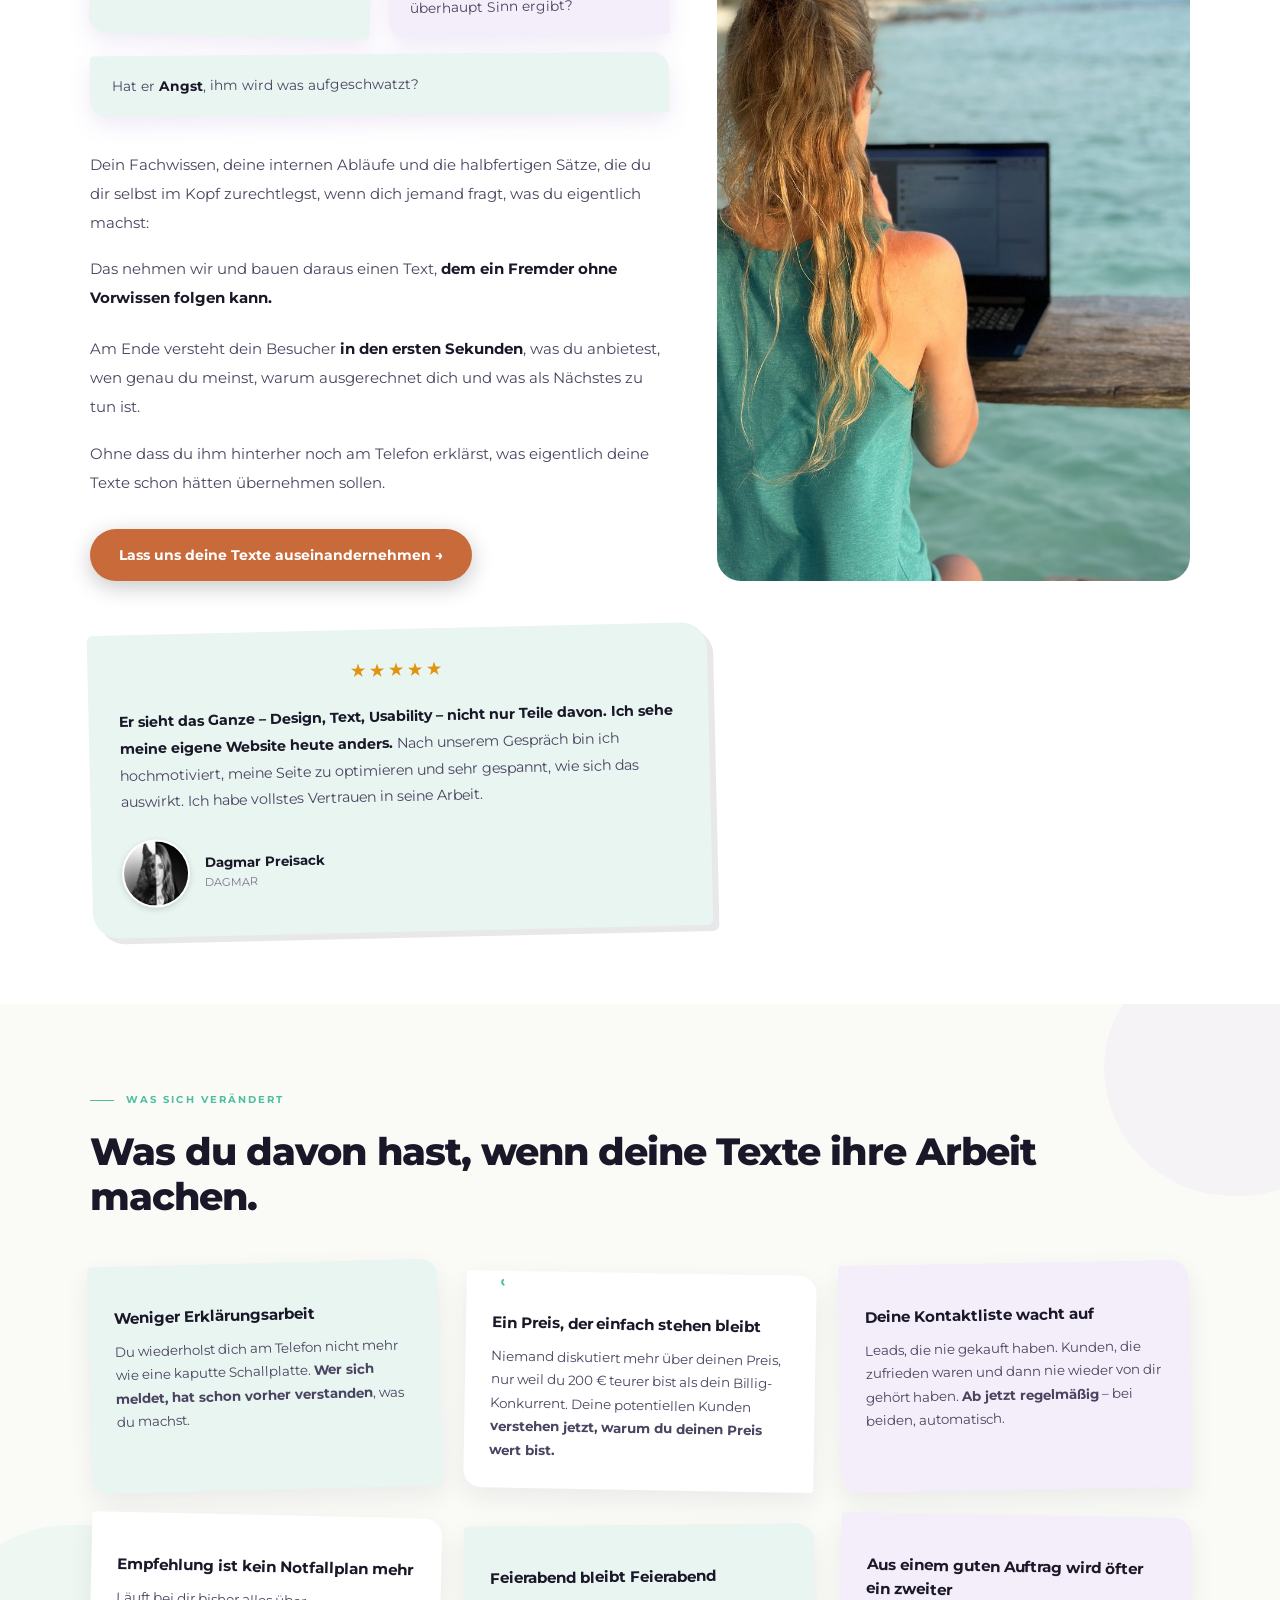
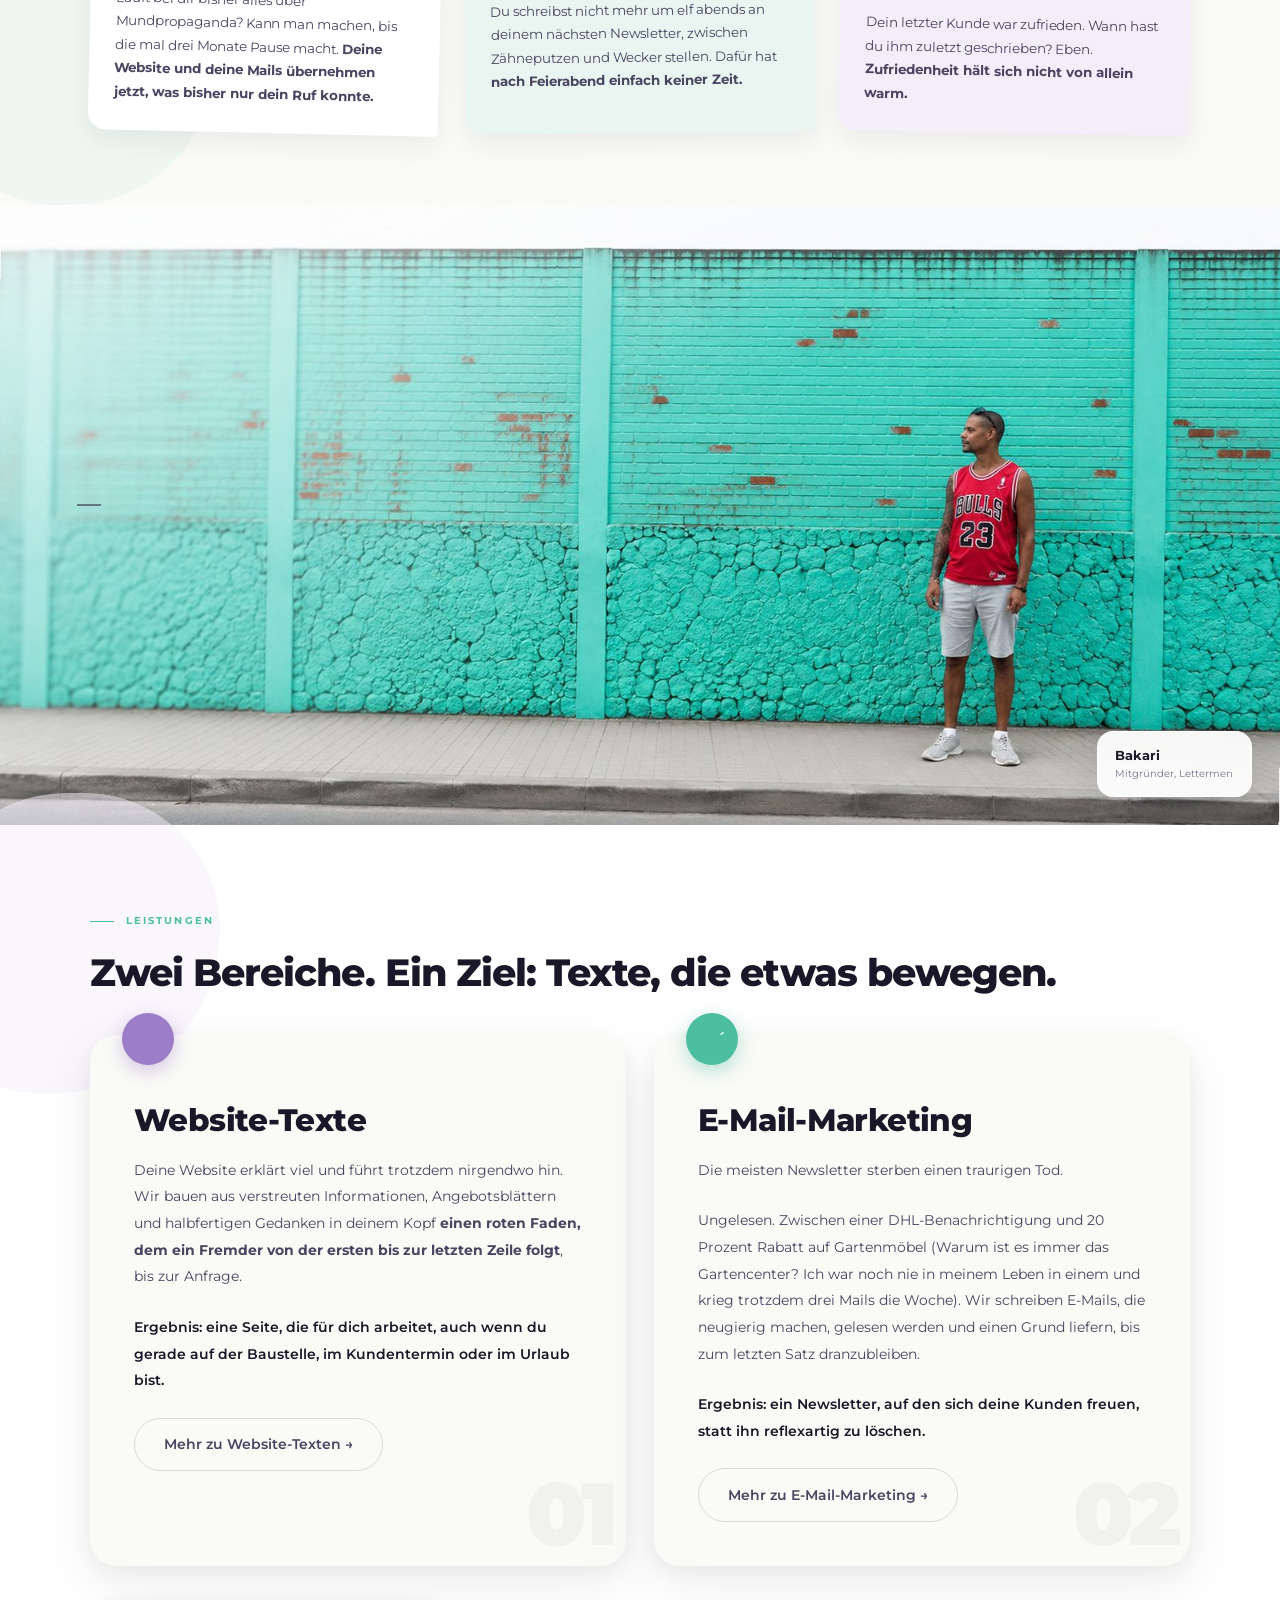
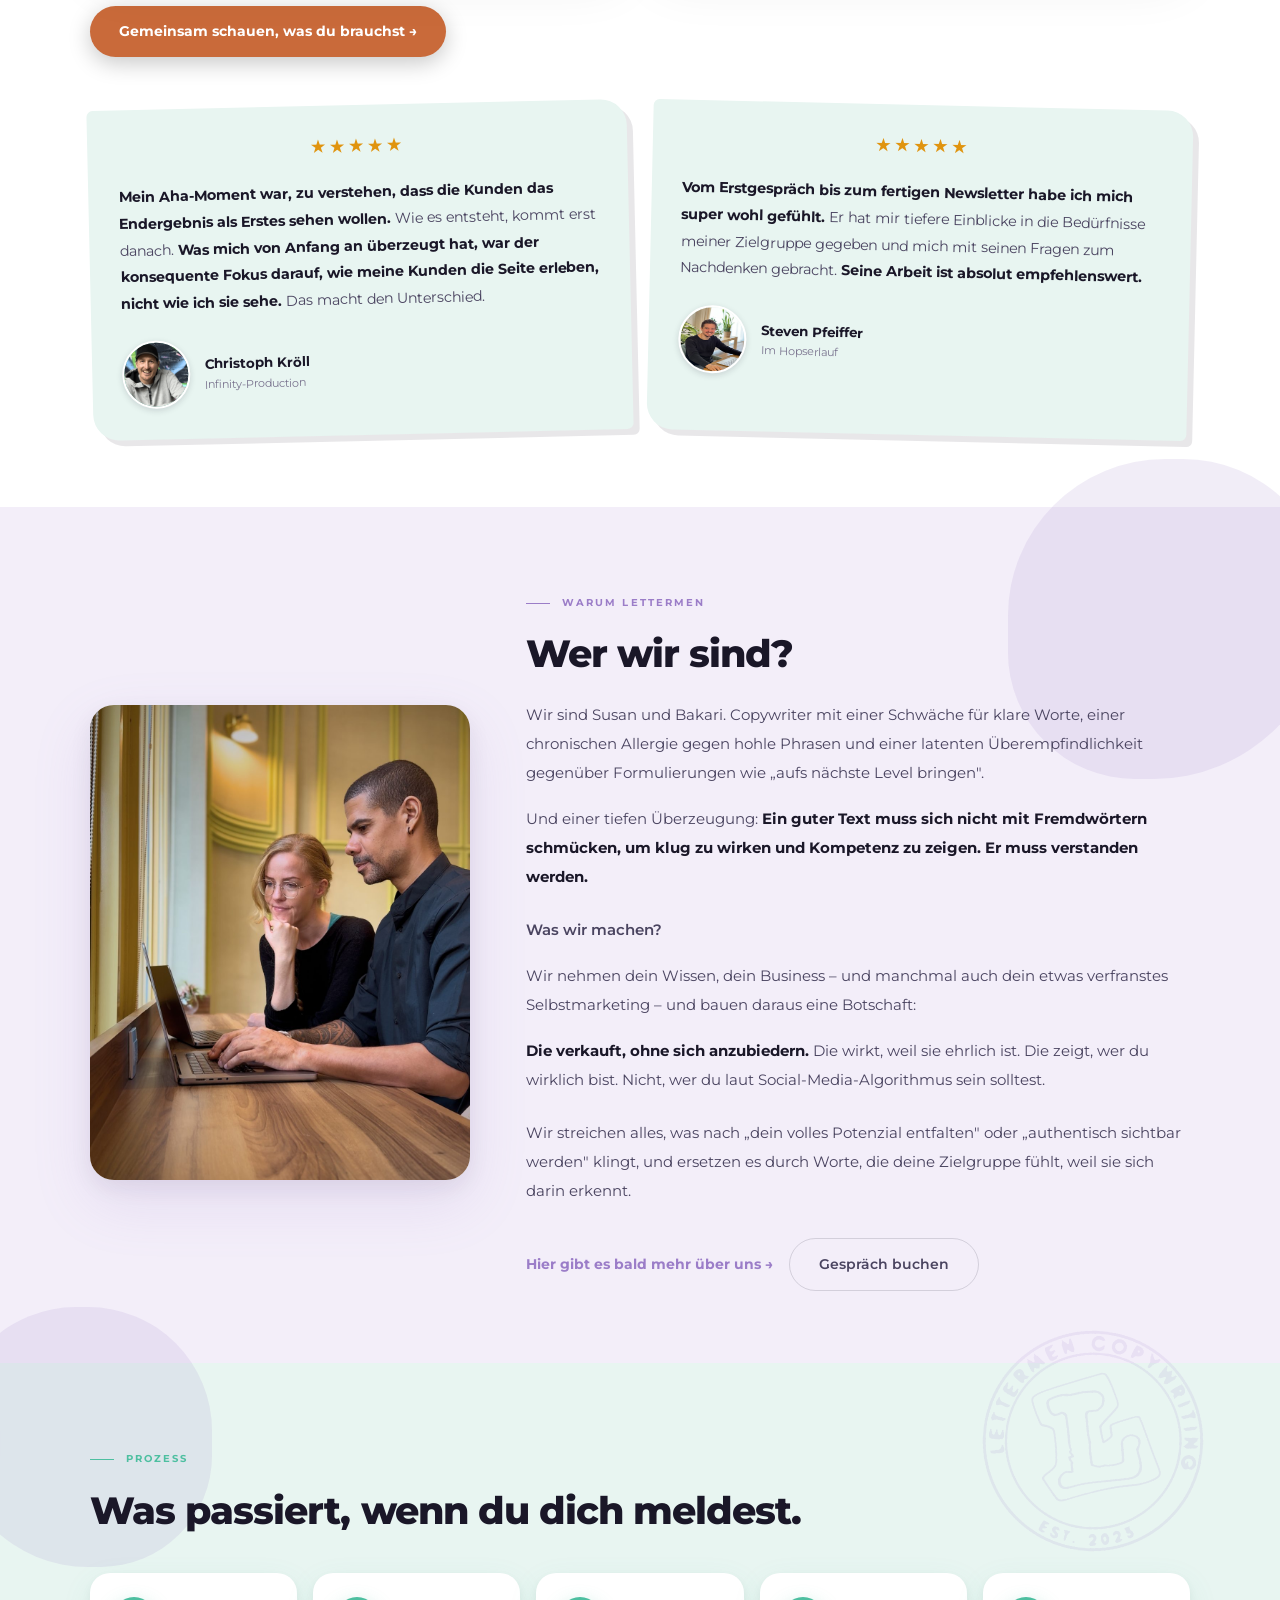
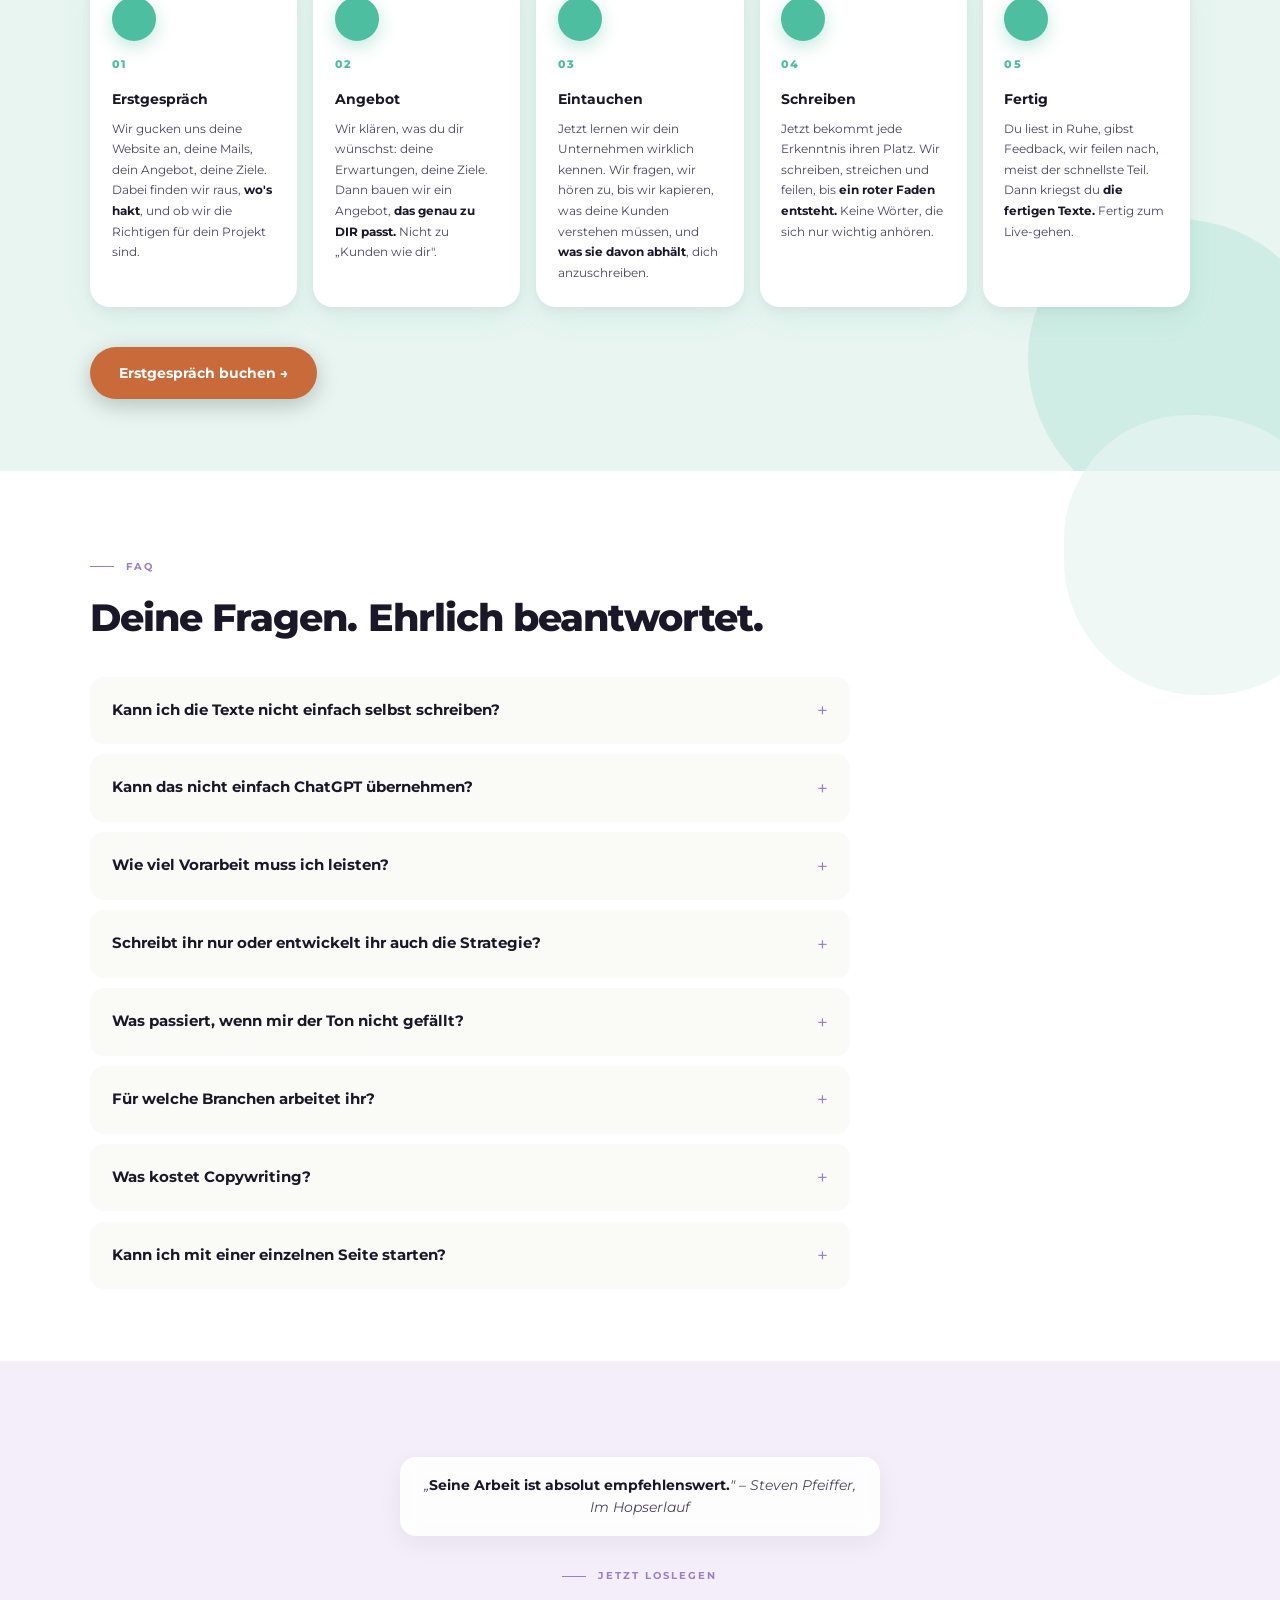
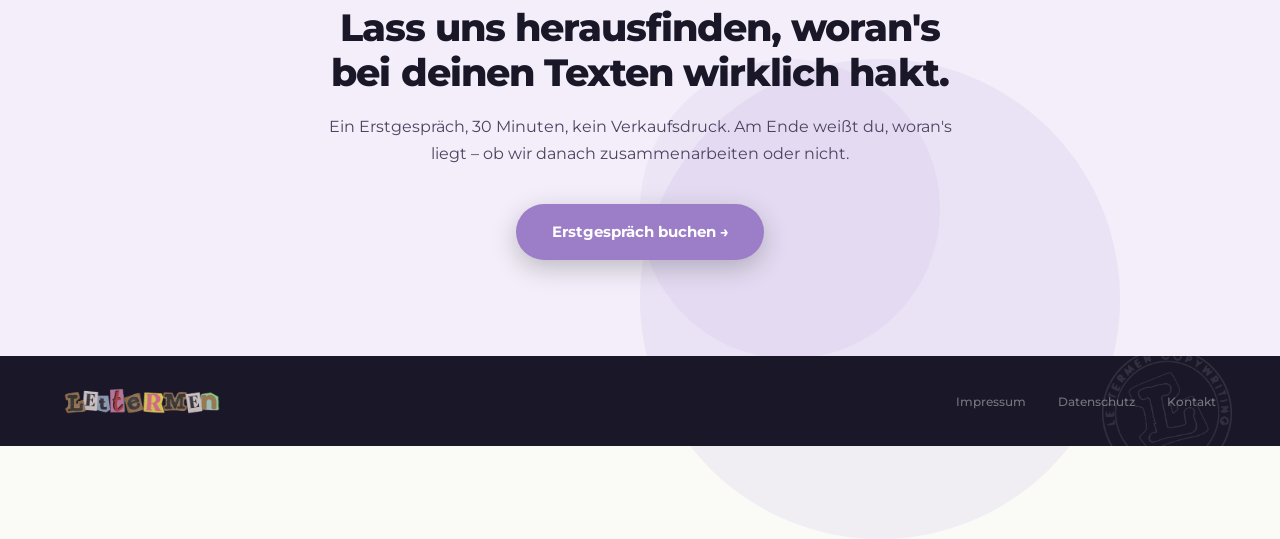
==== commit 197cbadf: "Update index.html" ====
--- a/index.html
+++ b/index.html
@@ -620,6 +620,28 @@
   update();
 })();
 </script>
+  <script>
+(function () {
+  var burger = document.getElementById('navBurger'), mobileNav = document.getElementById('mobileNav');
+  if (!burger || !mobileNav) return;
+
+  burger.addEventListener('click', function () {
+    var open = burger.classList.toggle('is-open');
+    mobileNav.classList.toggle('is-open', open);
+    burger.setAttribute('aria-expanded', open ? 'true' : 'false');
+    burger.setAttribute('aria-label', open ? 'Menü schließen' : 'Menü öffnen');
+  });
+
+  mobileNav.querySelectorAll('a').forEach(function (link) {
+    link.addEventListener('click', function () {
+      burger.classList.remove('is-open');
+      mobileNav.classList.remove('is-open');
+      burger.setAttribute('aria-expanded', 'false');
+      burger.setAttribute('aria-label', 'Menü öffnen');
+    });
+  });
+})();
+</script>
 <button class="back-to-top" id="backToTop" aria-label="Nach oben scrollen"><svg width="22" height="22" viewBox="0 0 24 24" fill="none" stroke-width="2.5" stroke-linecap="round" stroke-linejoin="round"><path d="M18 15l-6-6-6 6"/></svg></button>
 
 <script>
--- a/styles.css
+++ b/styles.css
@@ -49,7 +49,24 @@
   .nav-links a:hover { color: var(--mint); }
   .nav-cta { background: var(--terra); color: var(--white); padding: 0.6rem 1.35rem; border-radius: 100px; font-size: 0.78rem; font-weight: 700; text-decoration: none; box-shadow: 0 4px 16px rgba(0,0,0,0.22); transition: transform 0.2s; white-space: nowrap; }
   .nav-cta:hover { transform: translateY(-1px); }
-
+.nav-burger { display: none; width: 42px; height: 42px; border: 0; background: transparent; padding: 8px; cursor: pointer; flex-shrink: 0; }
+.nav-burger span { display: block; width: 24px; height: 2px; margin: 5px auto; background: var(--ink); border-radius: 2px; transition: transform 0.25s ease, opacity 0.25s ease; }
+.mobile-nav { display: none; }
+.nav-burger.is-open span:nth-child(1) { transform: translateY(7px) rotate(45deg); }
+.nav-burger.is-open span:nth-child(2) { opacity: 0; }
+.nav-burger.is-open span:nth-child(3) { transform: translateY(-7px) rotate(-45deg); }
+
+  @media (max-width: 768px) {
+  nav { height: 68px; padding: 0 1.1rem; }
+  .nav-logo { min-width: 0; flex: 1 1 auto; }
+  .nav-logo img { height: 32px; max-width: 100%; object-fit: contain; object-position: left center; }
+  .nav-links, .nav-cta { display: none; }
+  .nav-burger { display: block; }
+  .mobile-nav { position: absolute; top: 68px; left: 0; right: 0; display: flex; flex-direction: column; gap: 0; padding: 0.7rem 1.1rem 1rem; background: rgba(255,255,255,0.98); border-top: 1px solid rgba(30,27,46,0.08); box-shadow: 0 12px 24px rgba(30,27,46,0.08); opacity: 0; visibility: hidden; transform: translateY(-8px); pointer-events: none; transition: opacity 0.25s ease, transform 0.25s ease, visibility 0.25s ease; }
+  .mobile-nav.is-open { opacity: 1; visibility: visible; transform: translateY(0); pointer-events: auto; }
+  .mobile-nav a { padding: 0.9rem 0; border-bottom: 1px solid rgba(30,27,46,0.08); font-size: 0.78rem; font-weight: 700; letter-spacing: 0.08em; text-transform: uppercase; color: var(--ink); text-decoration: none; }
+  .mobile-nav a:last-child { border-bottom: 0; }
+}
   /* ── BUTTONS ── */
   .btn-terra { display: inline-flex; align-items: center; gap: 0.4rem; background: var(--terra); color: var(--white); padding: 0.9rem 1.8rem; border-radius: 100px; font-size: 0.88rem; font-weight: 700; text-decoration: none; box-shadow: 0 6px 22px rgba(0,0,0,0.22); transition: transform 0.2s; border: none; cursor: pointer; }
   .btn-terra:hover { transform: translateY(-2px); }
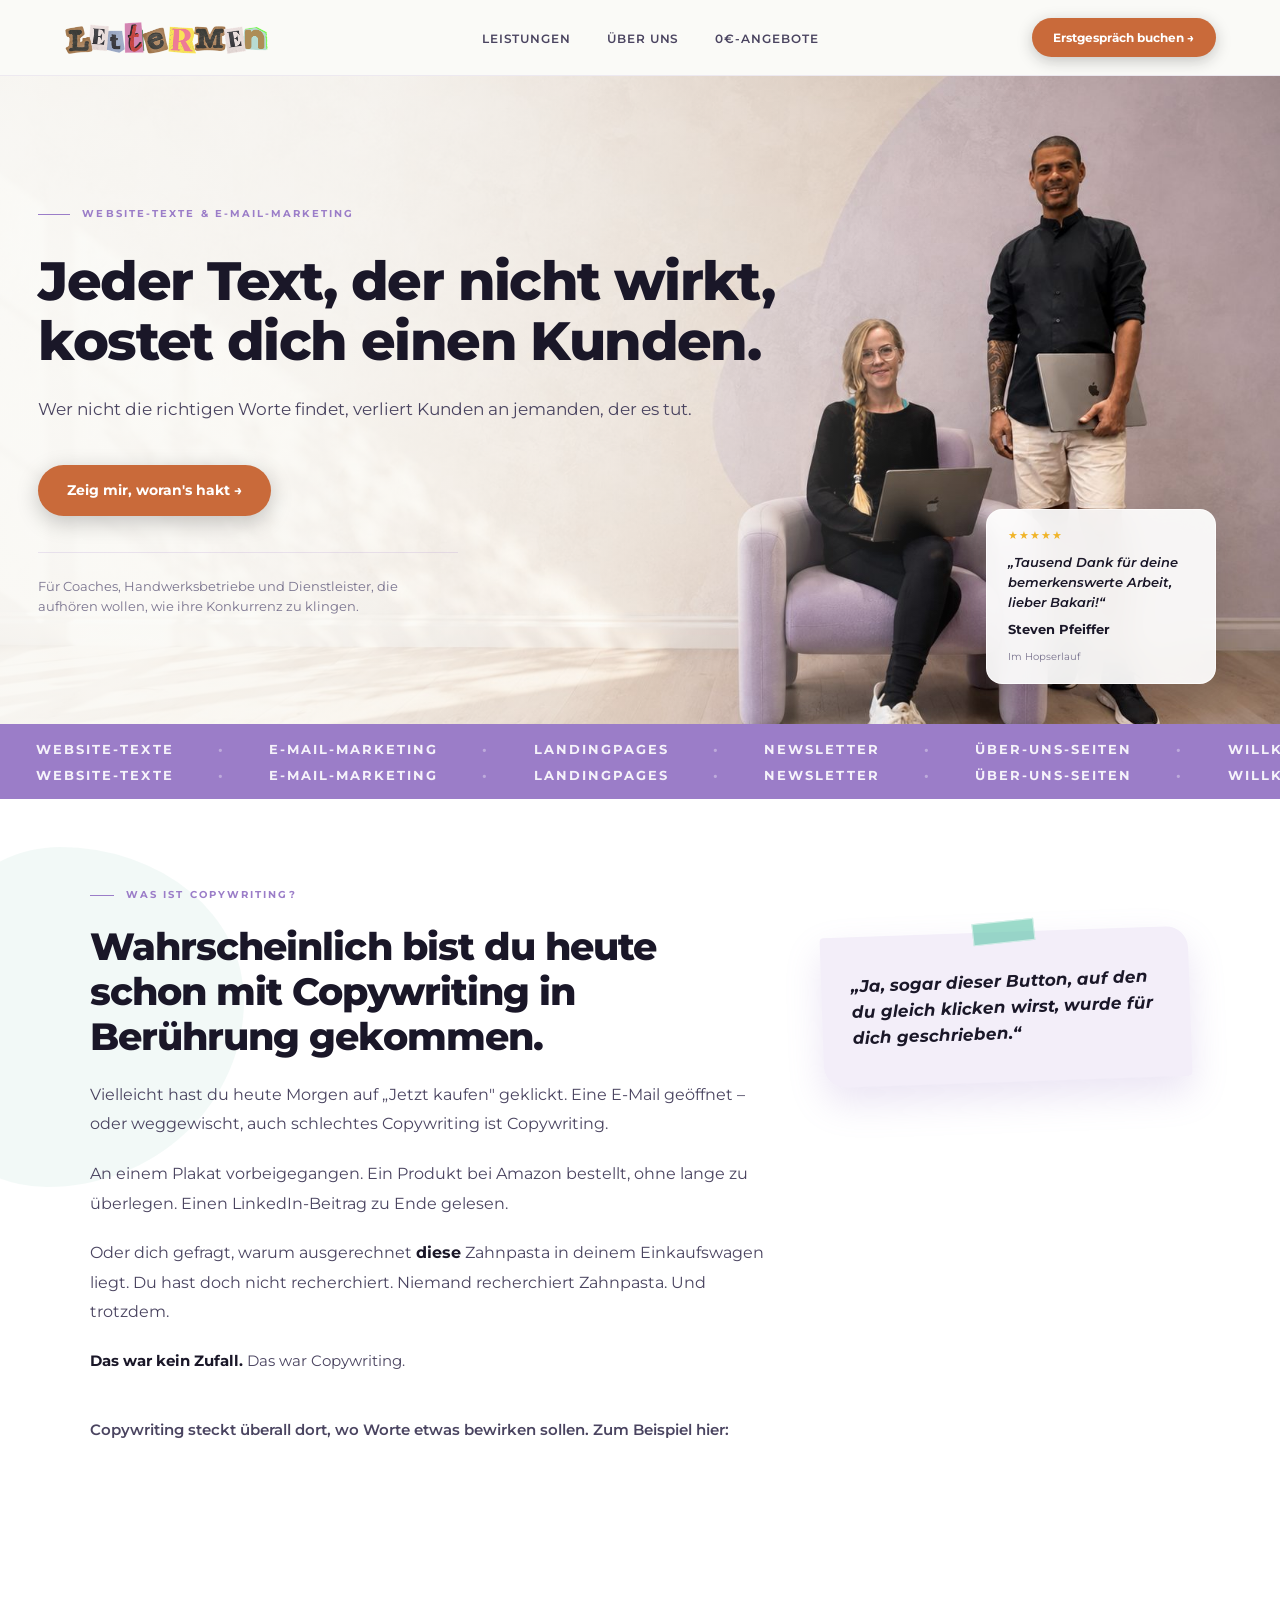
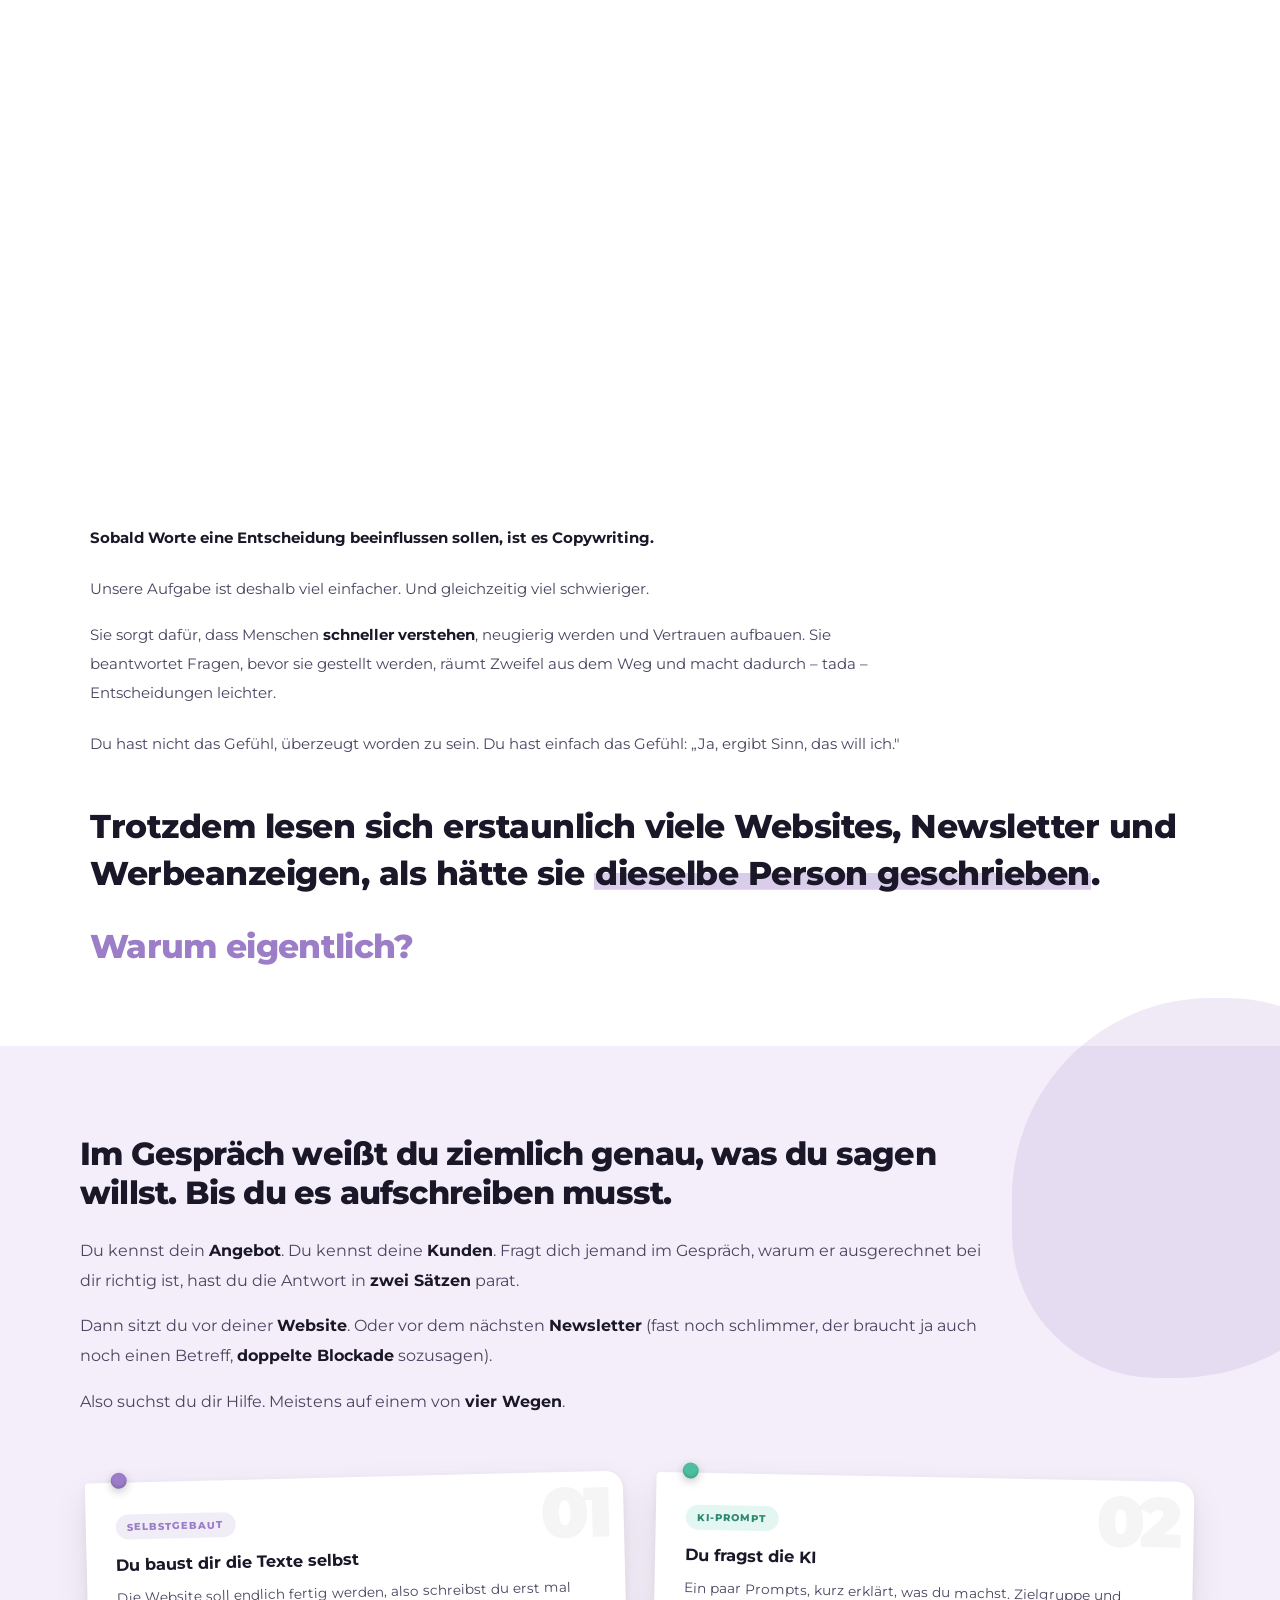
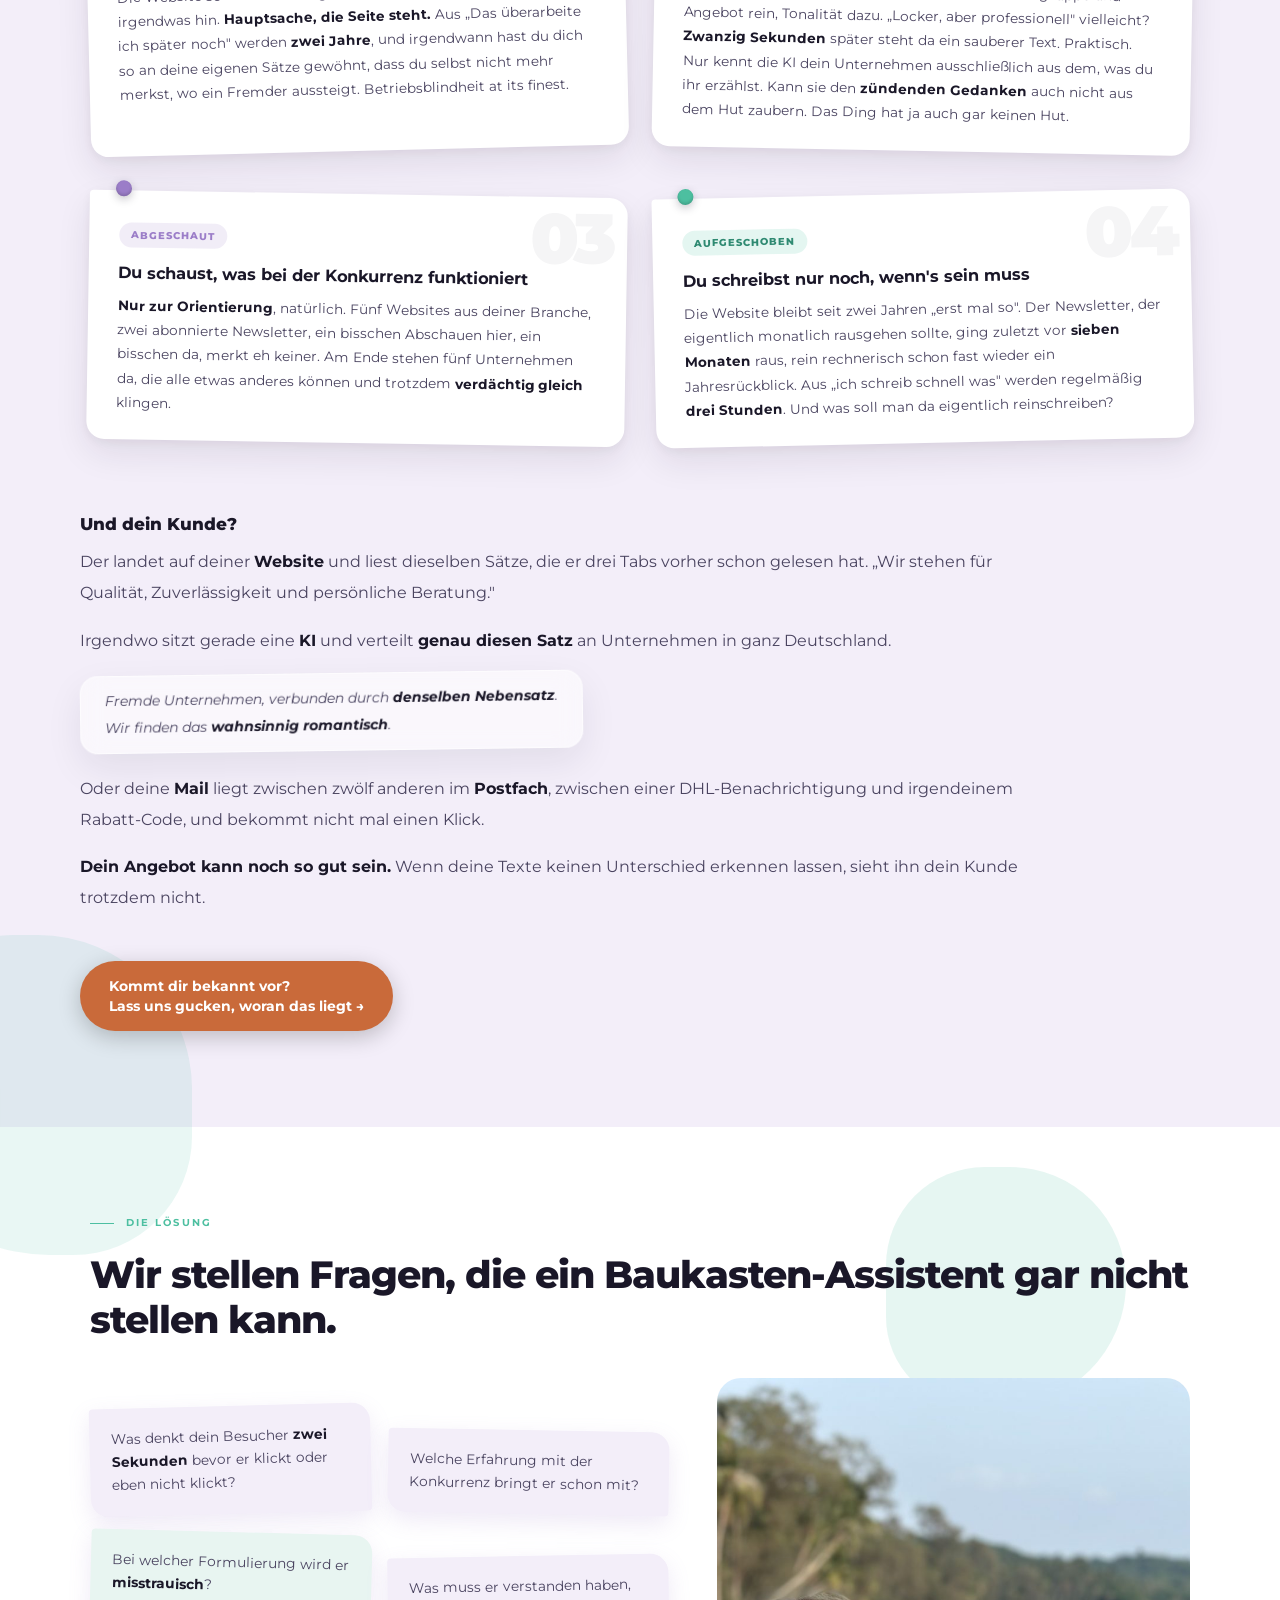
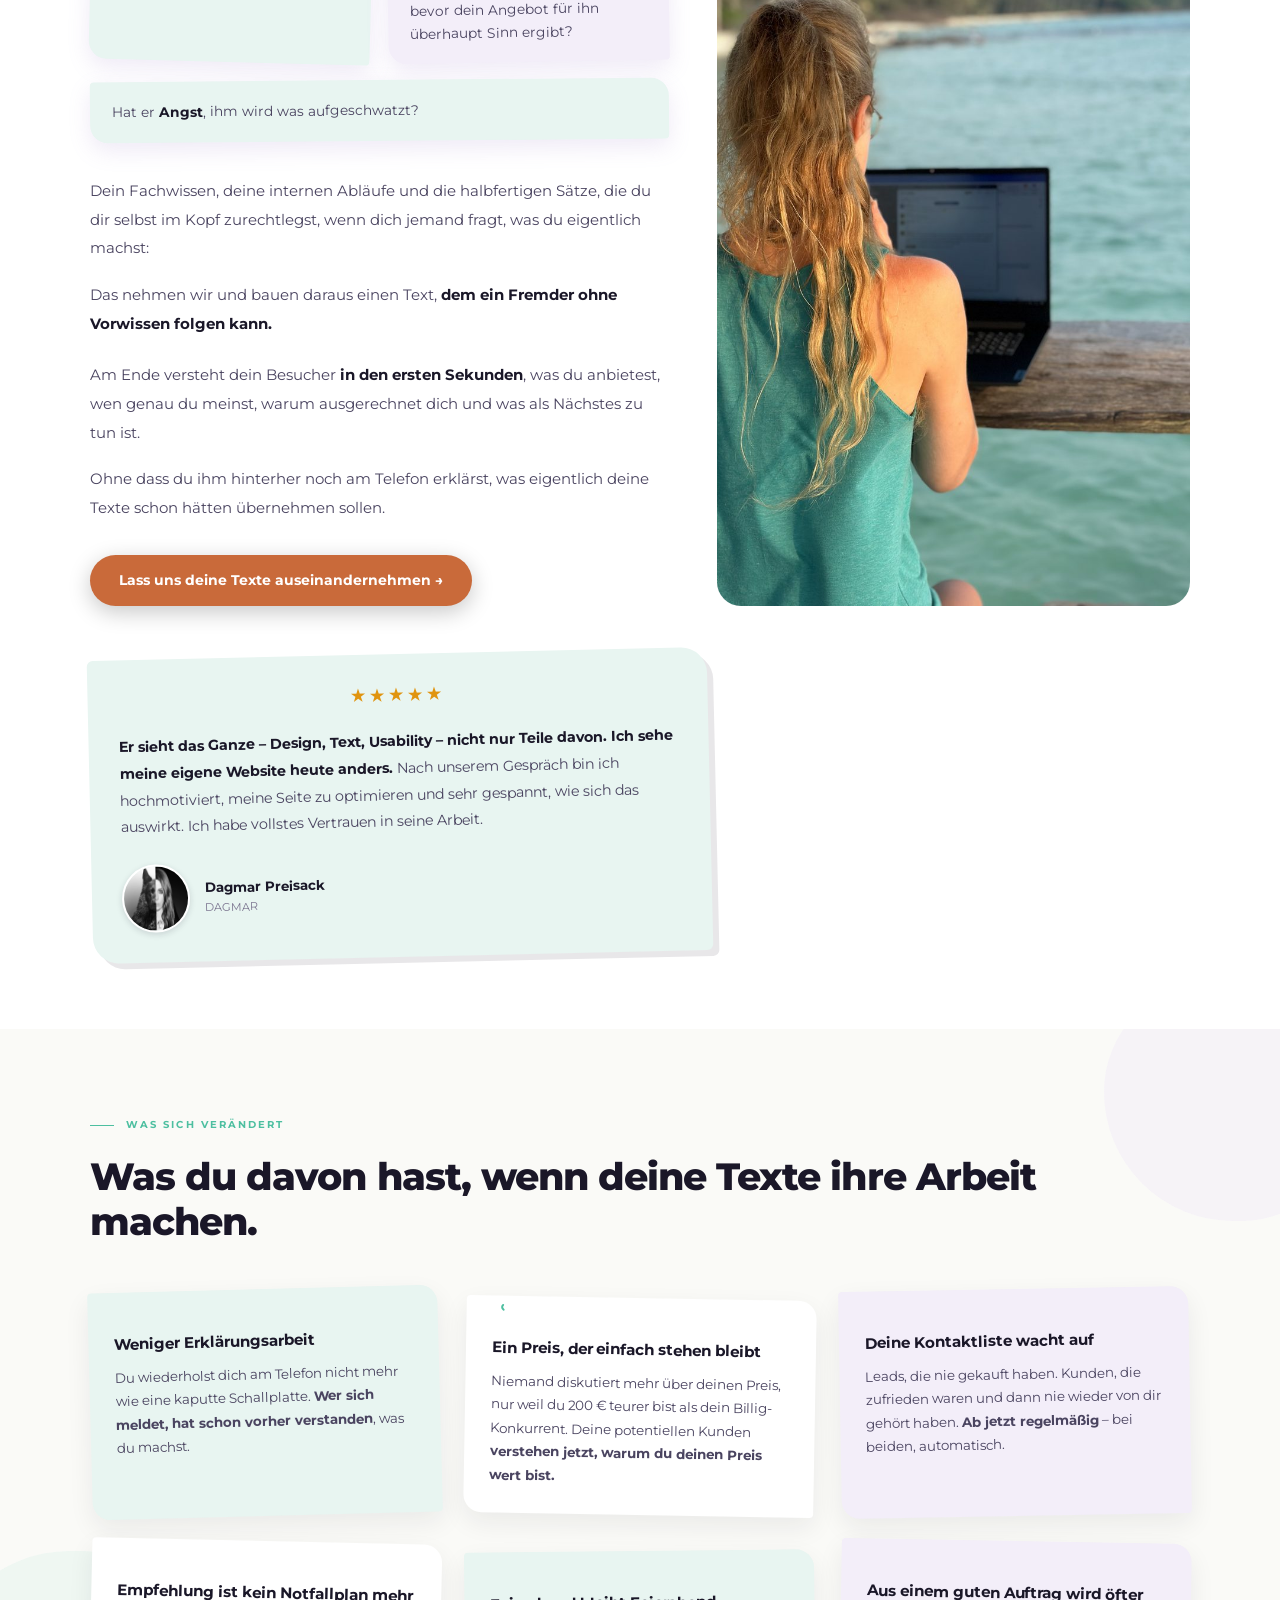
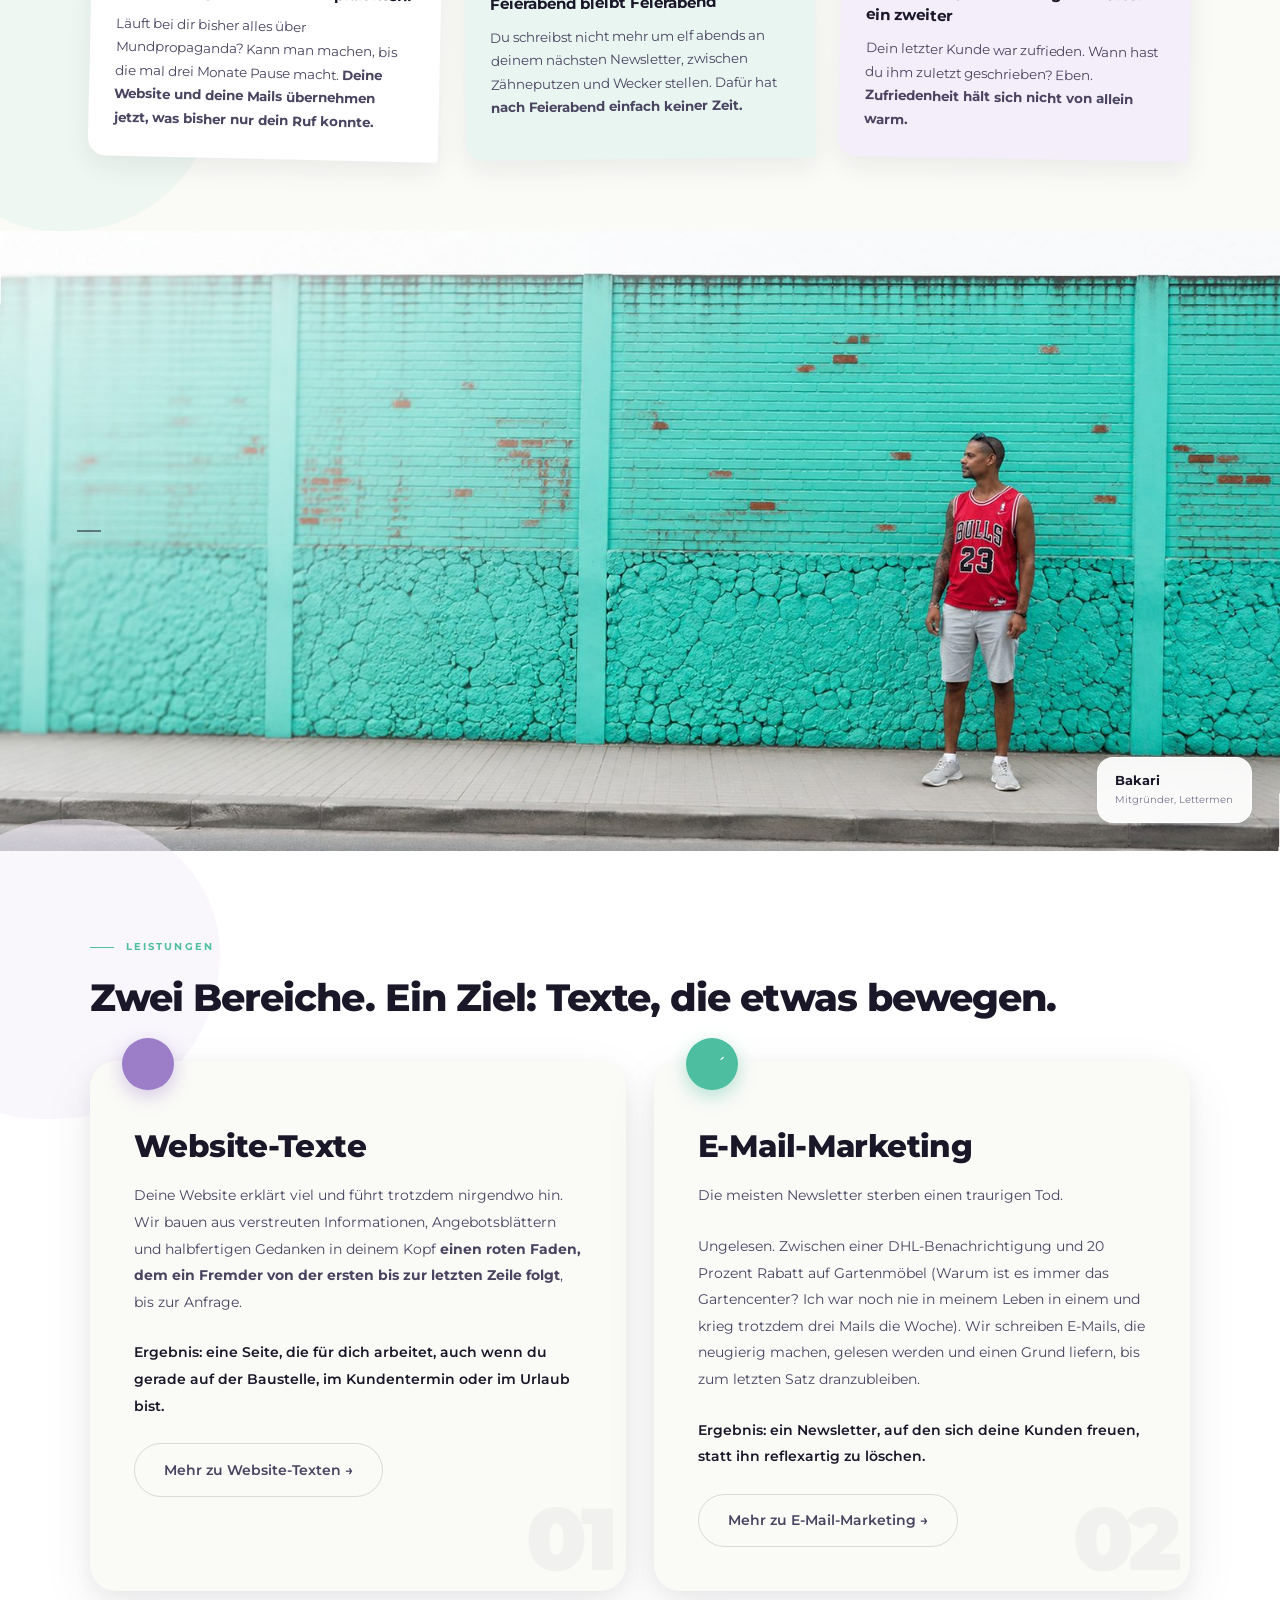
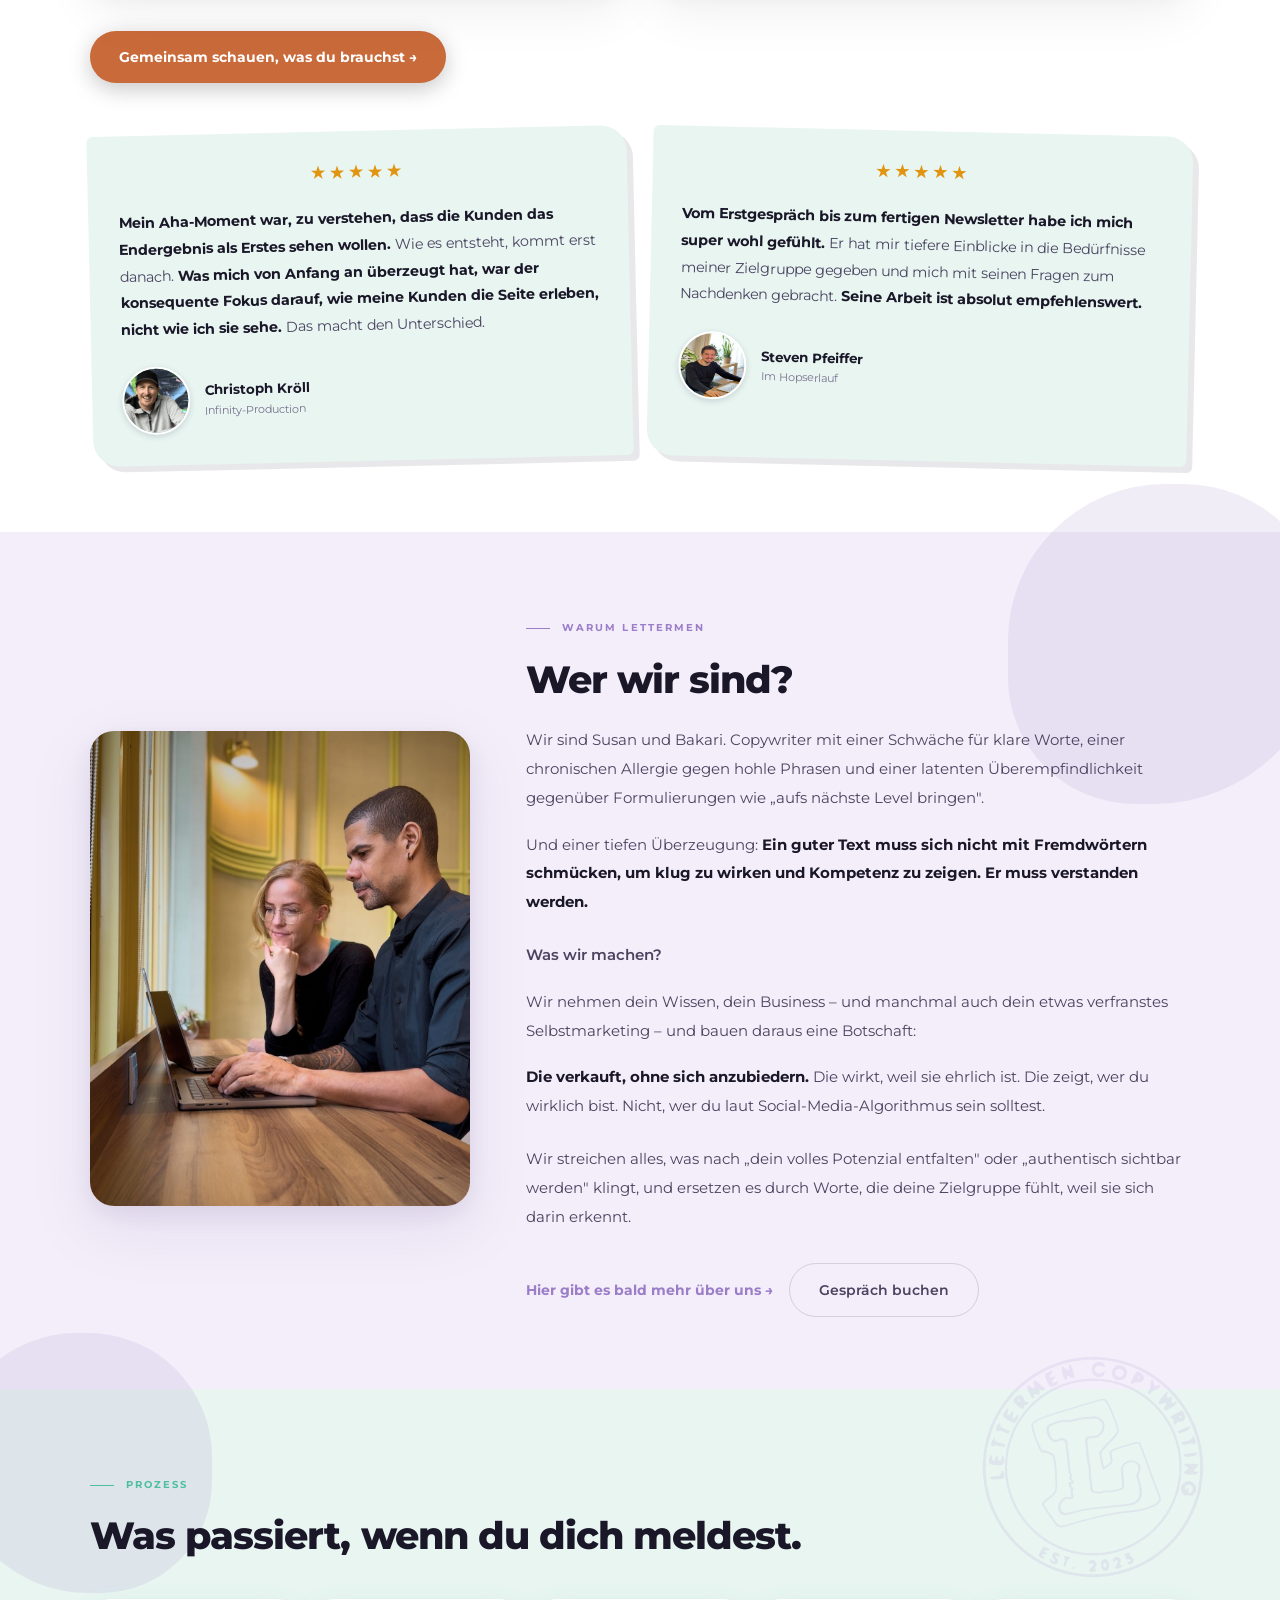
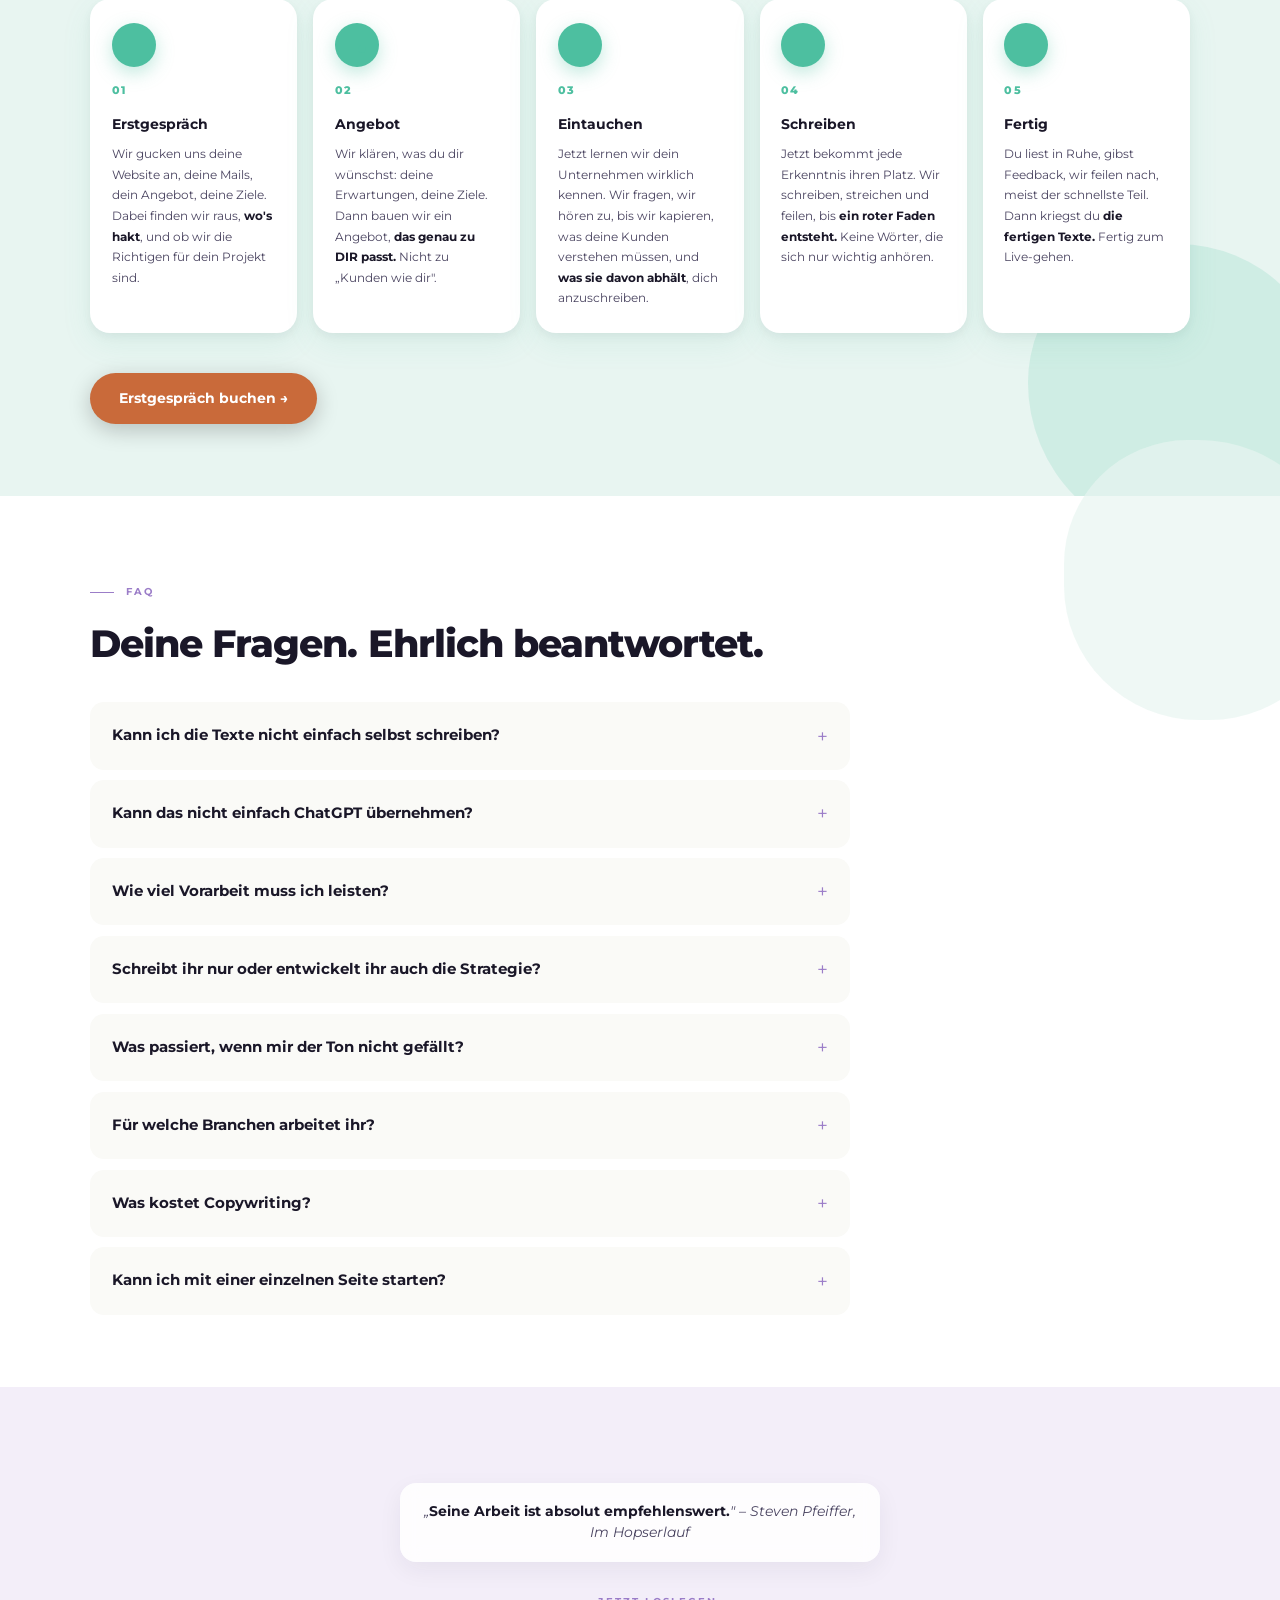
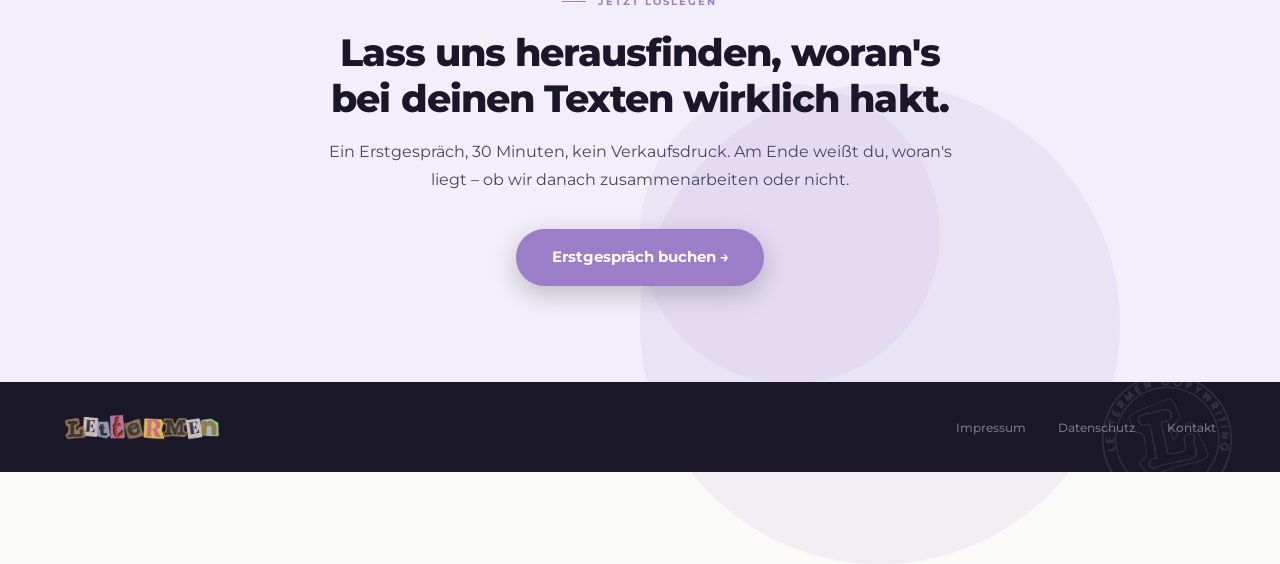
==== commit 12cadef9: "Update index.html" ====
--- a/index.html
+++ b/index.html
@@ -10,7 +10,7 @@
 <link href="https://fonts.googleapis.com/css2?family=Montserrat:ital,wght@0,400;0,500;0,600;0,700;0,800;0,900;1,400;1,700&display=swap" rel="stylesheet" />
 
 <link rel="icon" type="image/png" href="/Favicon.png" />
-<link rel="stylesheet" href="styles.css?v=3" />
+<link rel="stylesheet" href="styles.css?v=4" />
 </head>
 <body>
 
@@ -49,7 +49,8 @@
 <!-- MARQUEE -->
 <div class="marquee-strip">
   <div class="marquee-inner">
-    <span>Website-Texte</span><span class="dot">•</span><span>E-Mail-Marketing</span><span class="dot">•</span><span>Landingpages</span><span class="dot">•</span><span>Newsletter</span><span class="dot">•</span><span>Über-uns-Seiten</span><span class="dot">•</span><span>Willkommensstrecken</span><span class="dot">•</span><span>Website-Texte</span><span class="dot">•</span><span>E-Mail-Marketing</span><span class="dot">•</span><span>Landingpages</span><span class="dot">•</span><span>Newsletter</span><span class="dot">•</span><span>Über-uns-Seiten</span><span class="dot">•</span><span>Willkommensstrecken</span><span class="dot">•</span>
+    <div class="marquee-group"><span>Website-Texte</span><span class="dot">•</span><span>E-Mail-Marketing</span><span class="dot">•</span><span>Landingpages</span><span class="dot">•</span><span>Newsletter</span><span class="dot">•</span><span>Über-uns-Seiten</span><span class="dot">•</span><span>Willkommensstrecken</span><span class="dot">•</span></div>
+    <div class="marquee-group" aria-hidden="true"><span>Website-Texte</span><span class="dot">•</span><span>E-Mail-Marketing</span><span class="dot">•</span><span>Landingpages</span><span class="dot">•</span><span>Newsletter</span><span class="dot">•</span><span>Über-uns-Seiten</span><span class="dot">•</span><span>Willkommensstrecken</span><span class="dot">•</span></div>
   </div>
 </div>
 
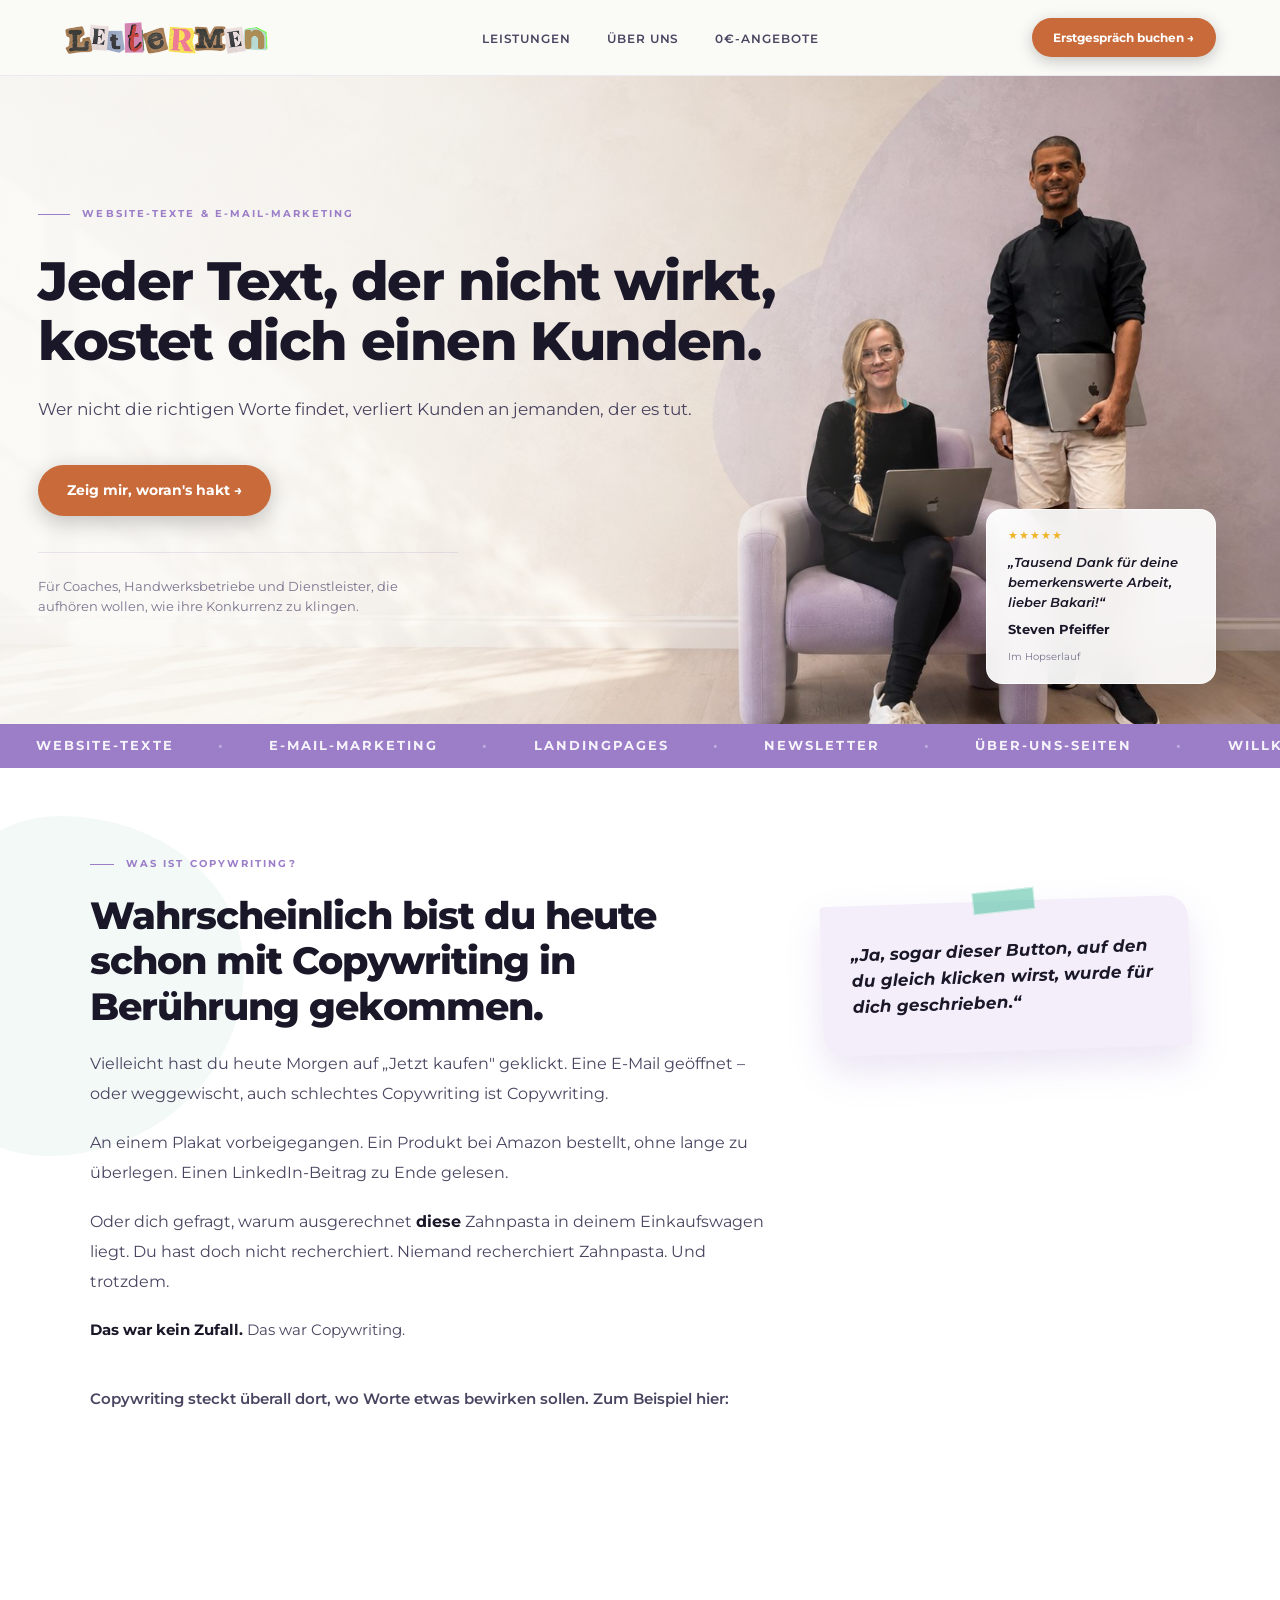
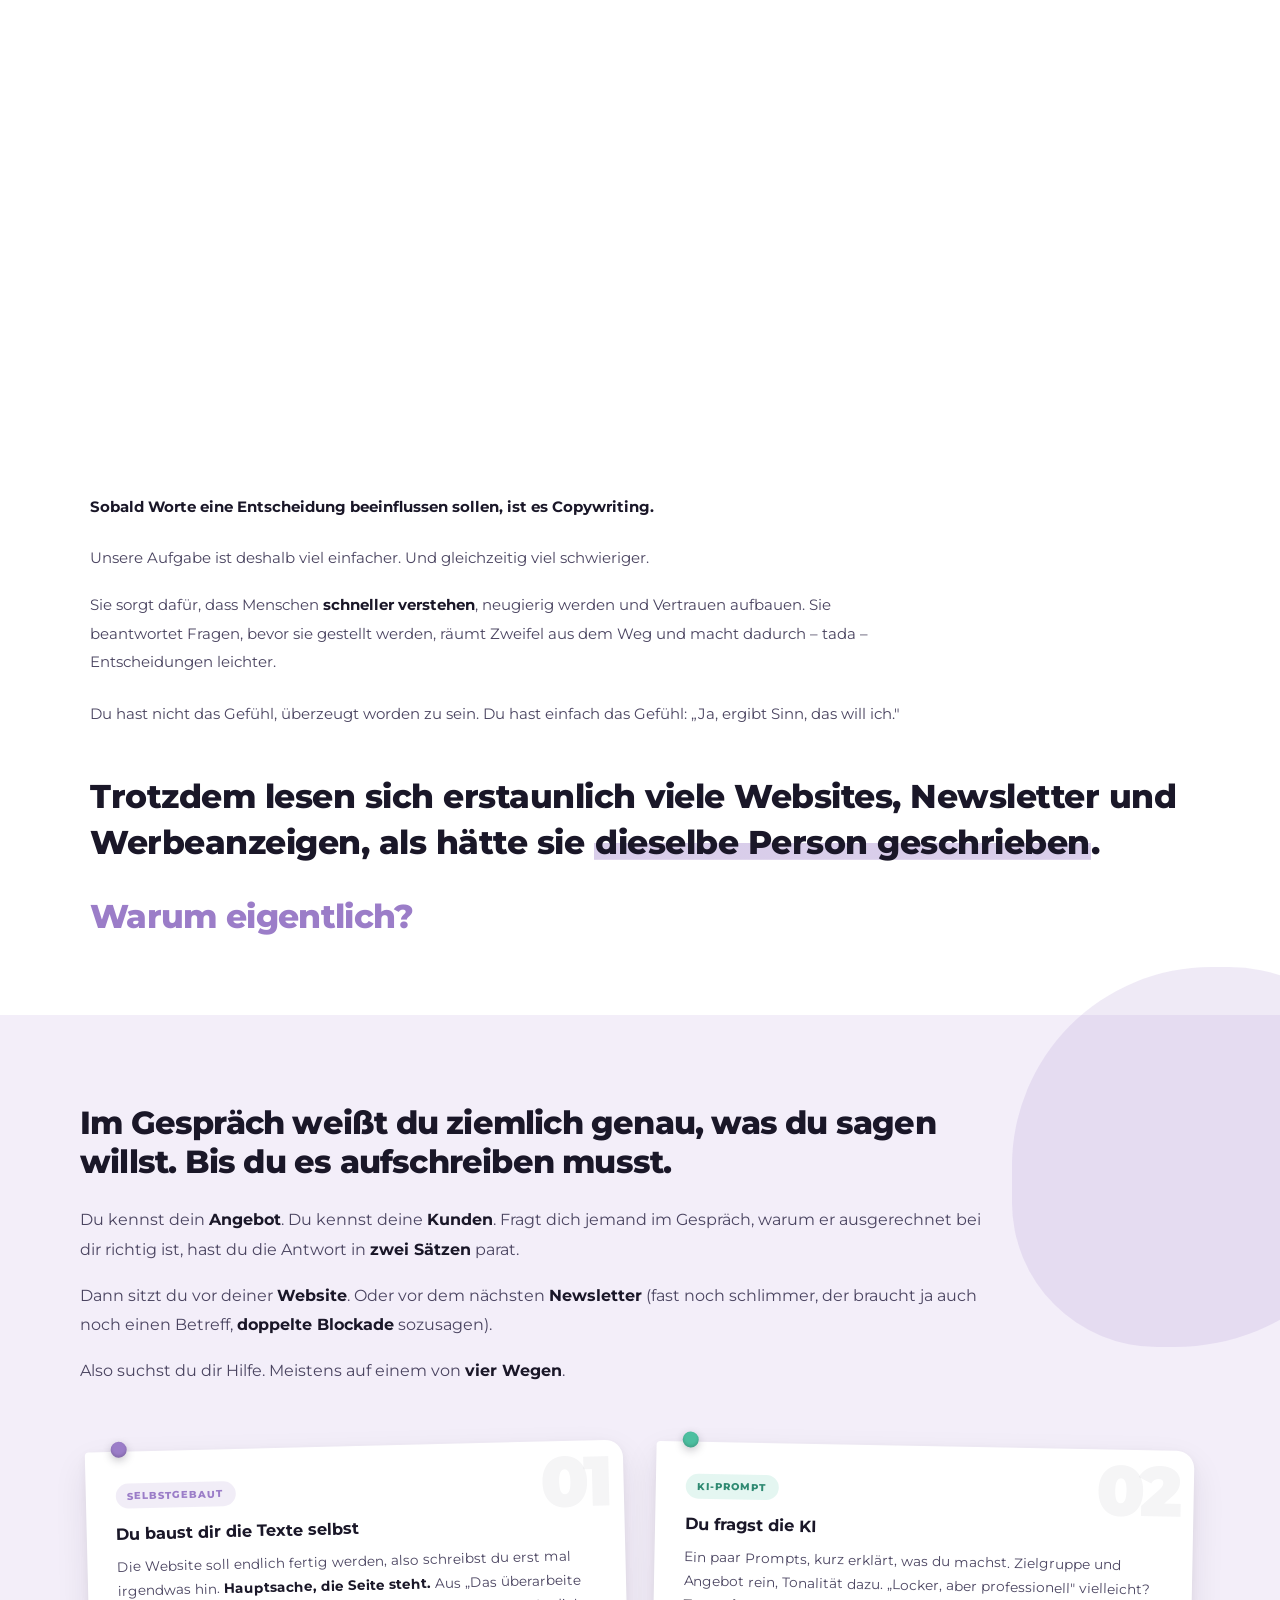
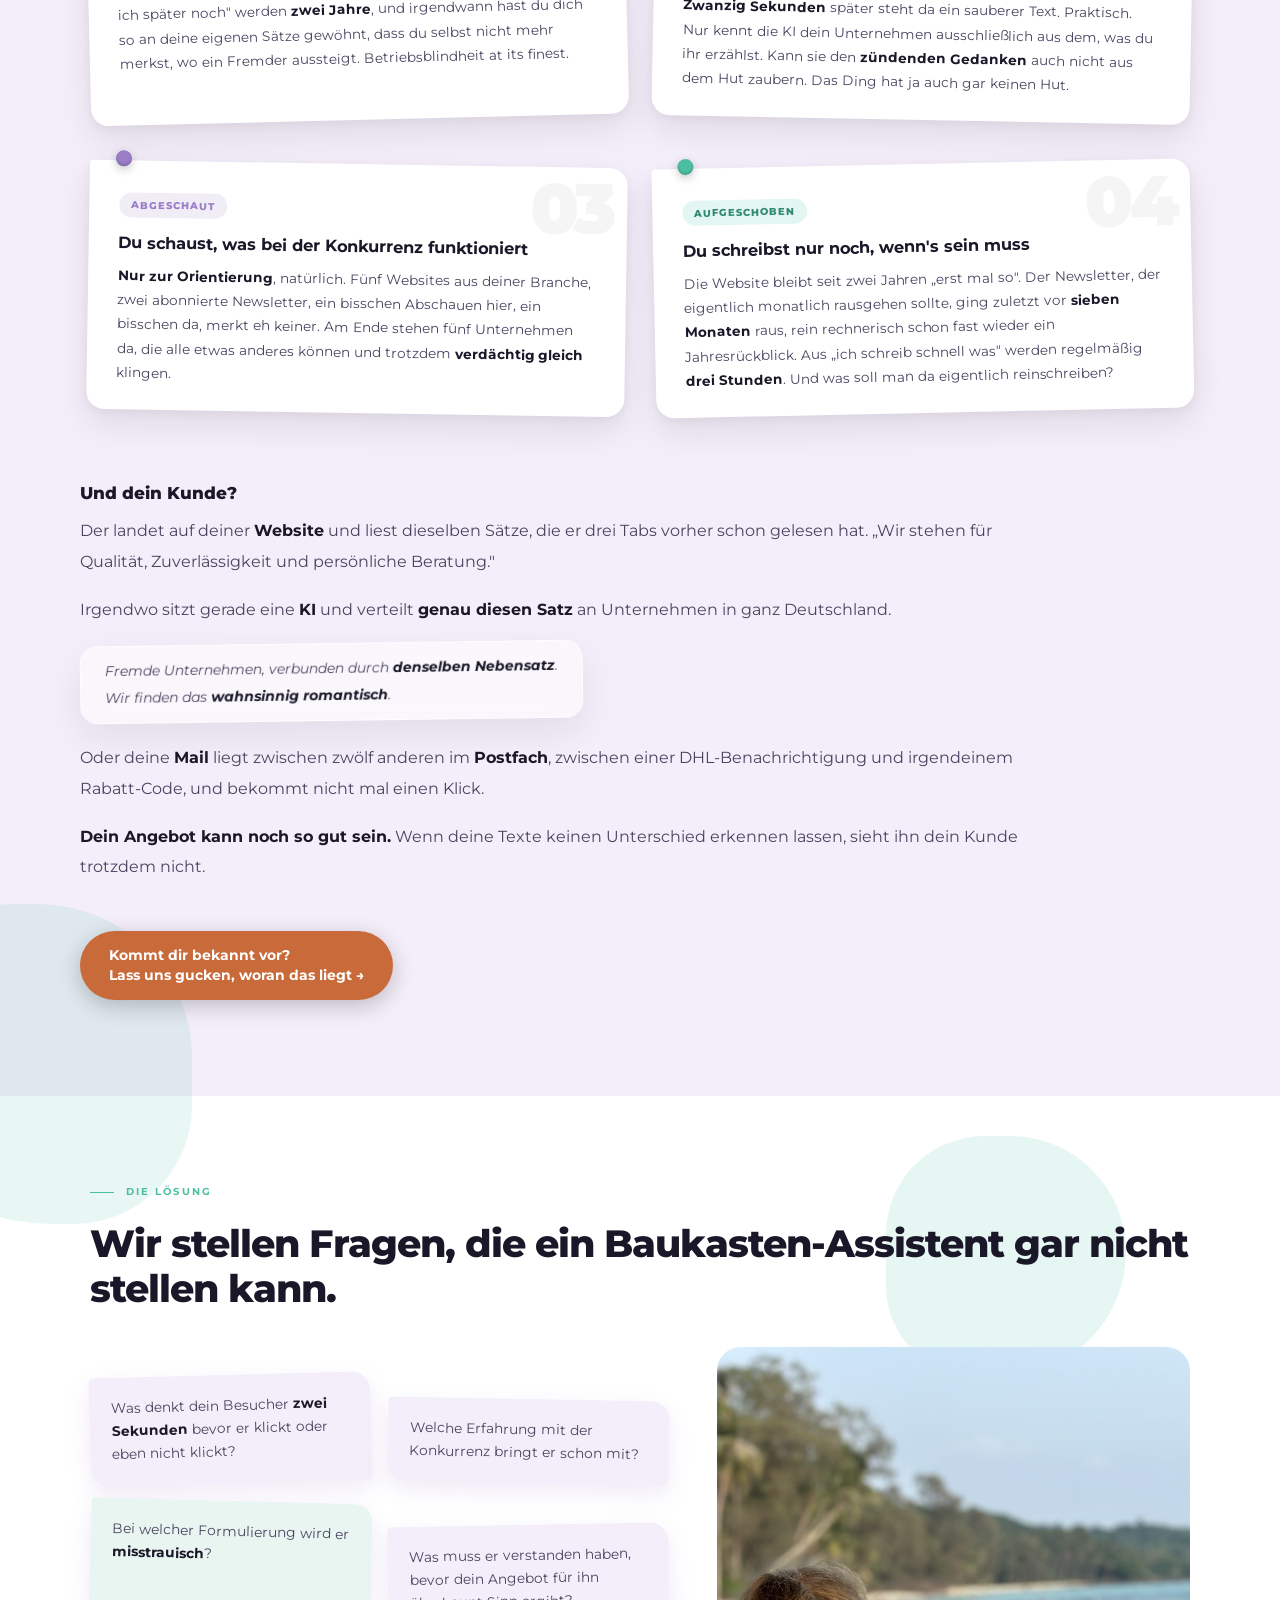
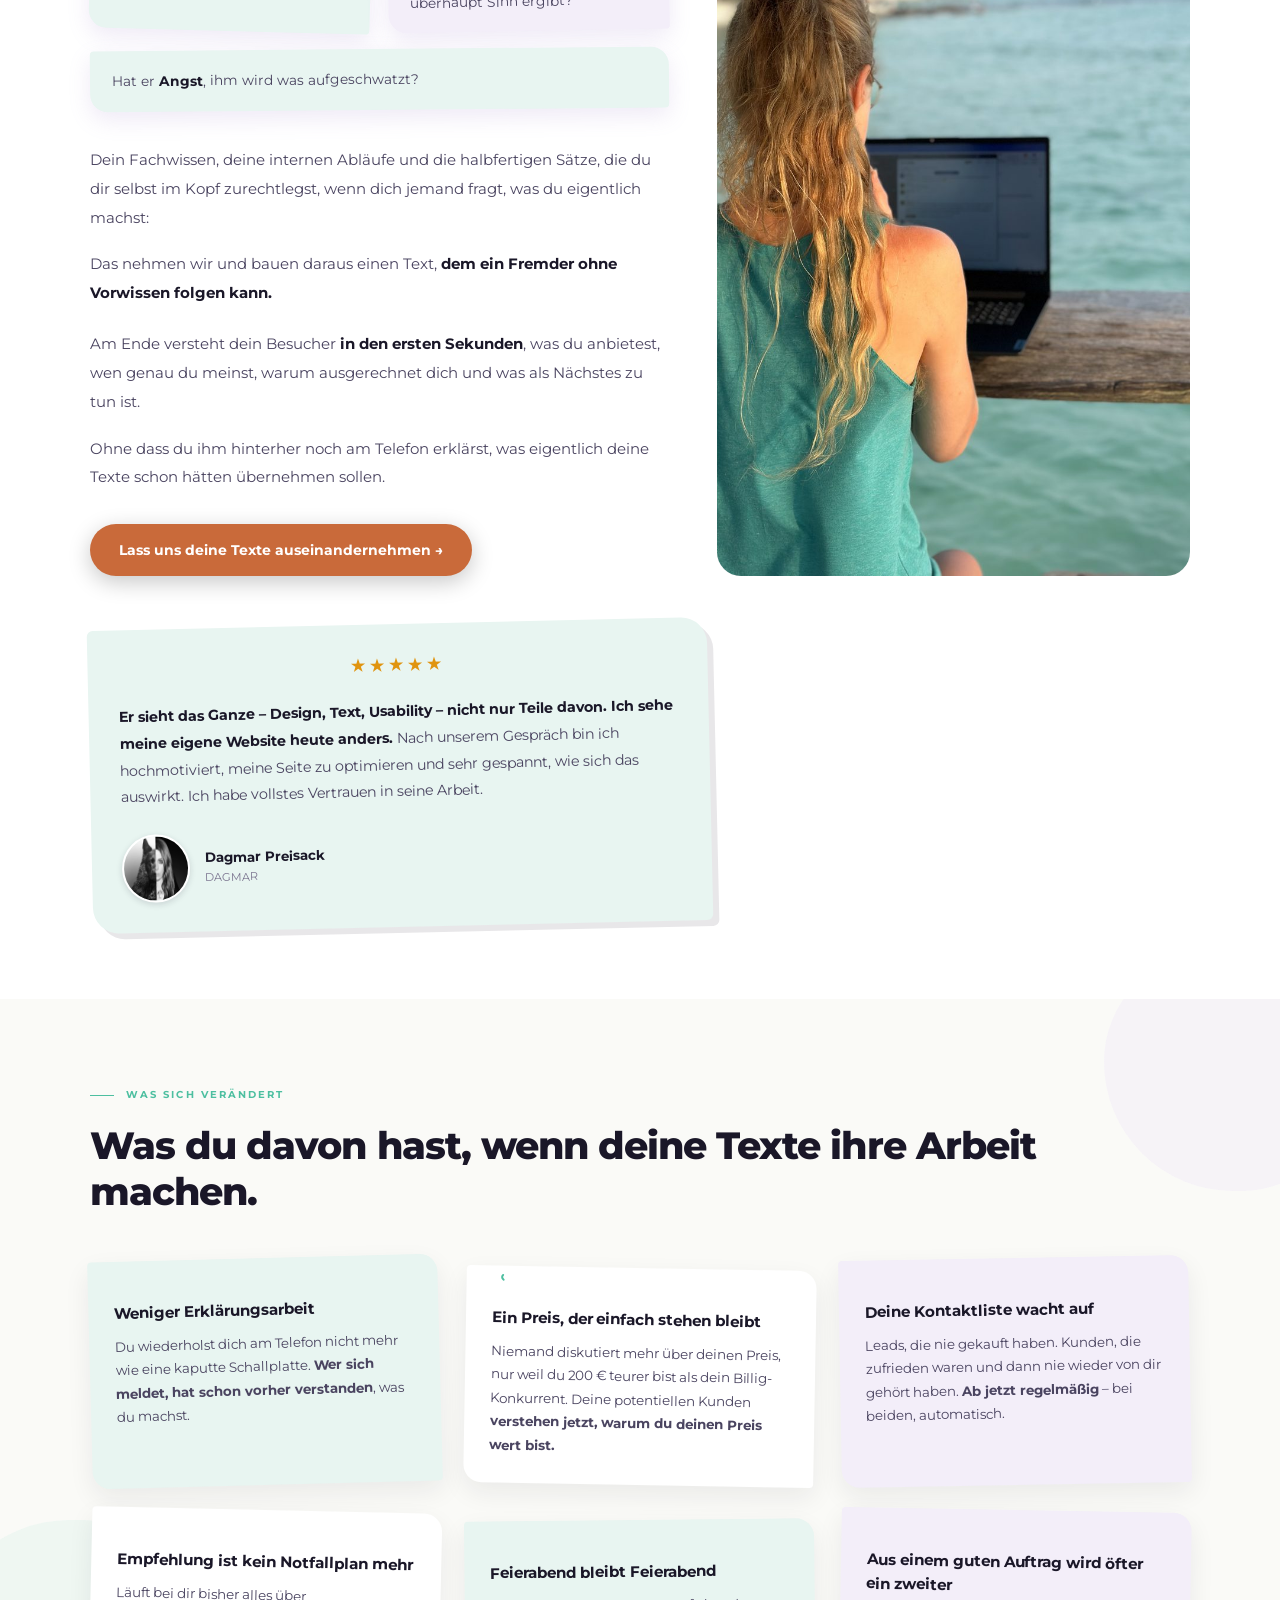
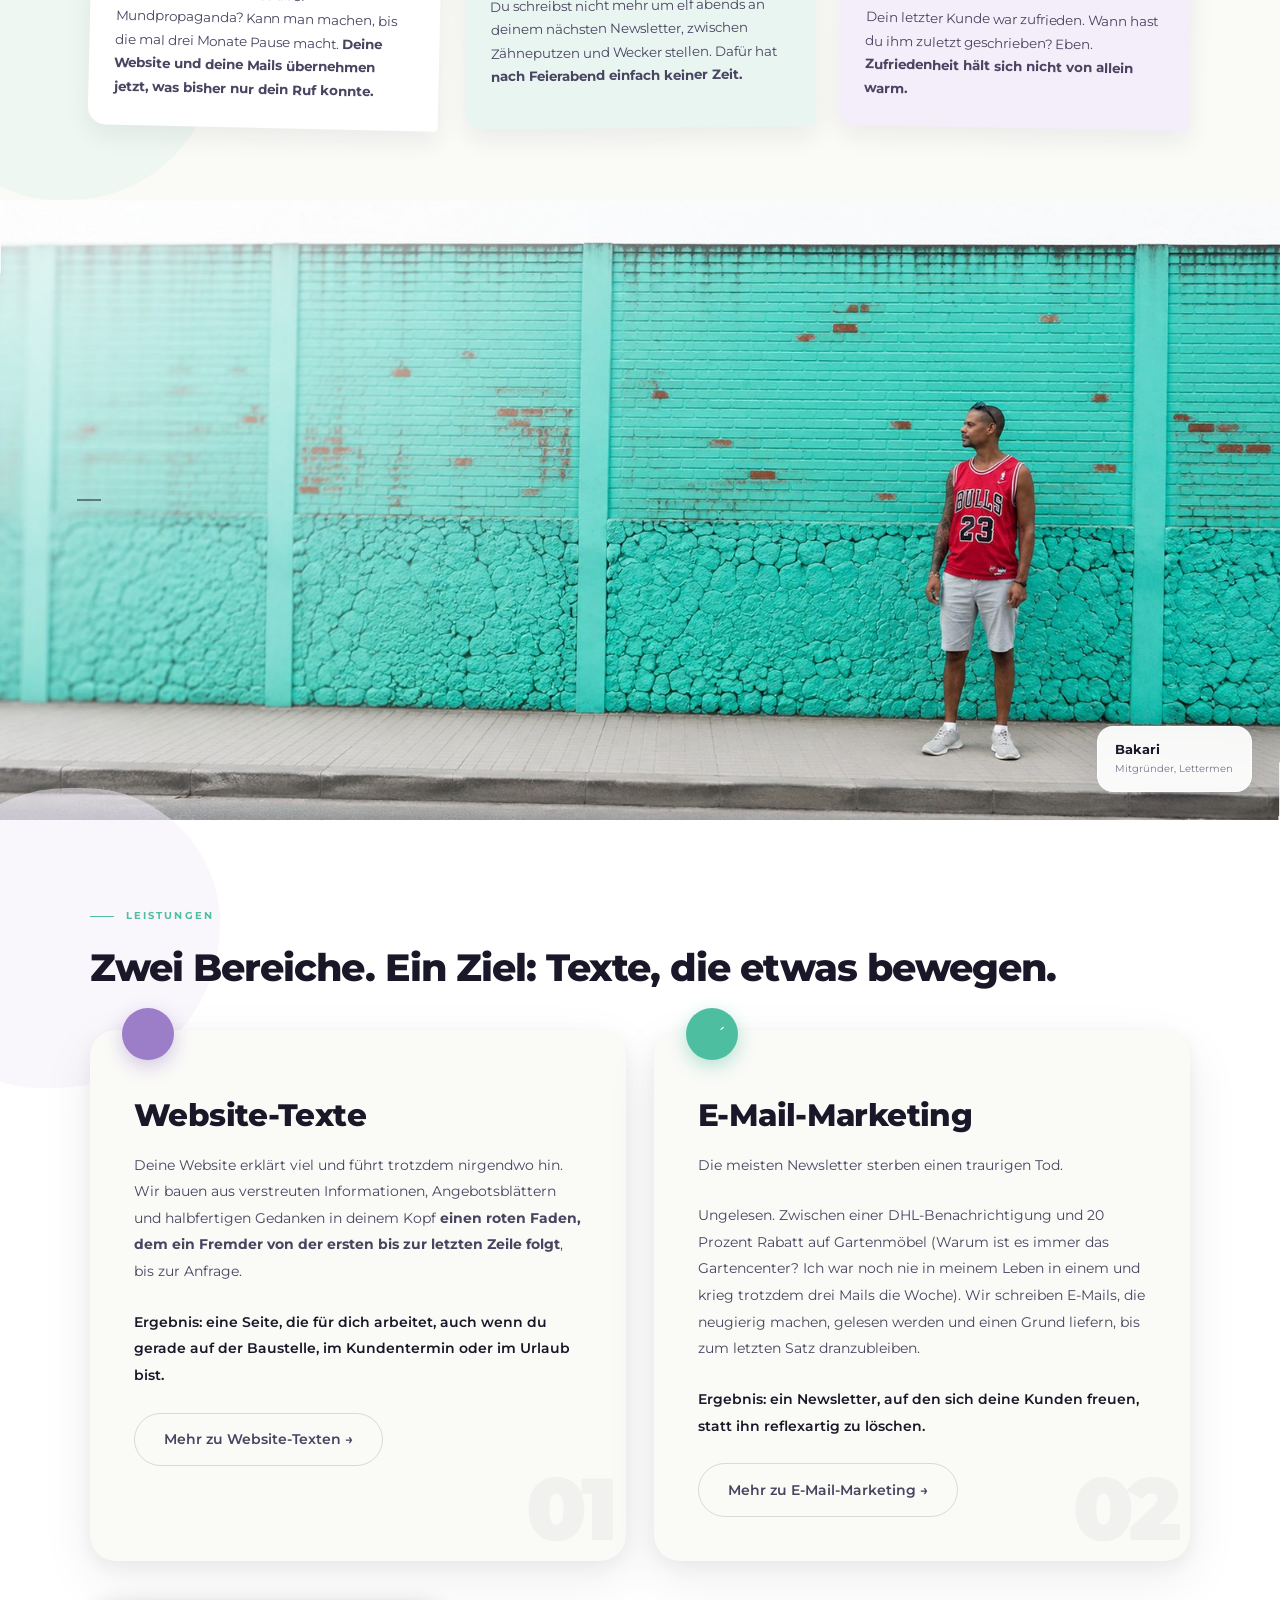
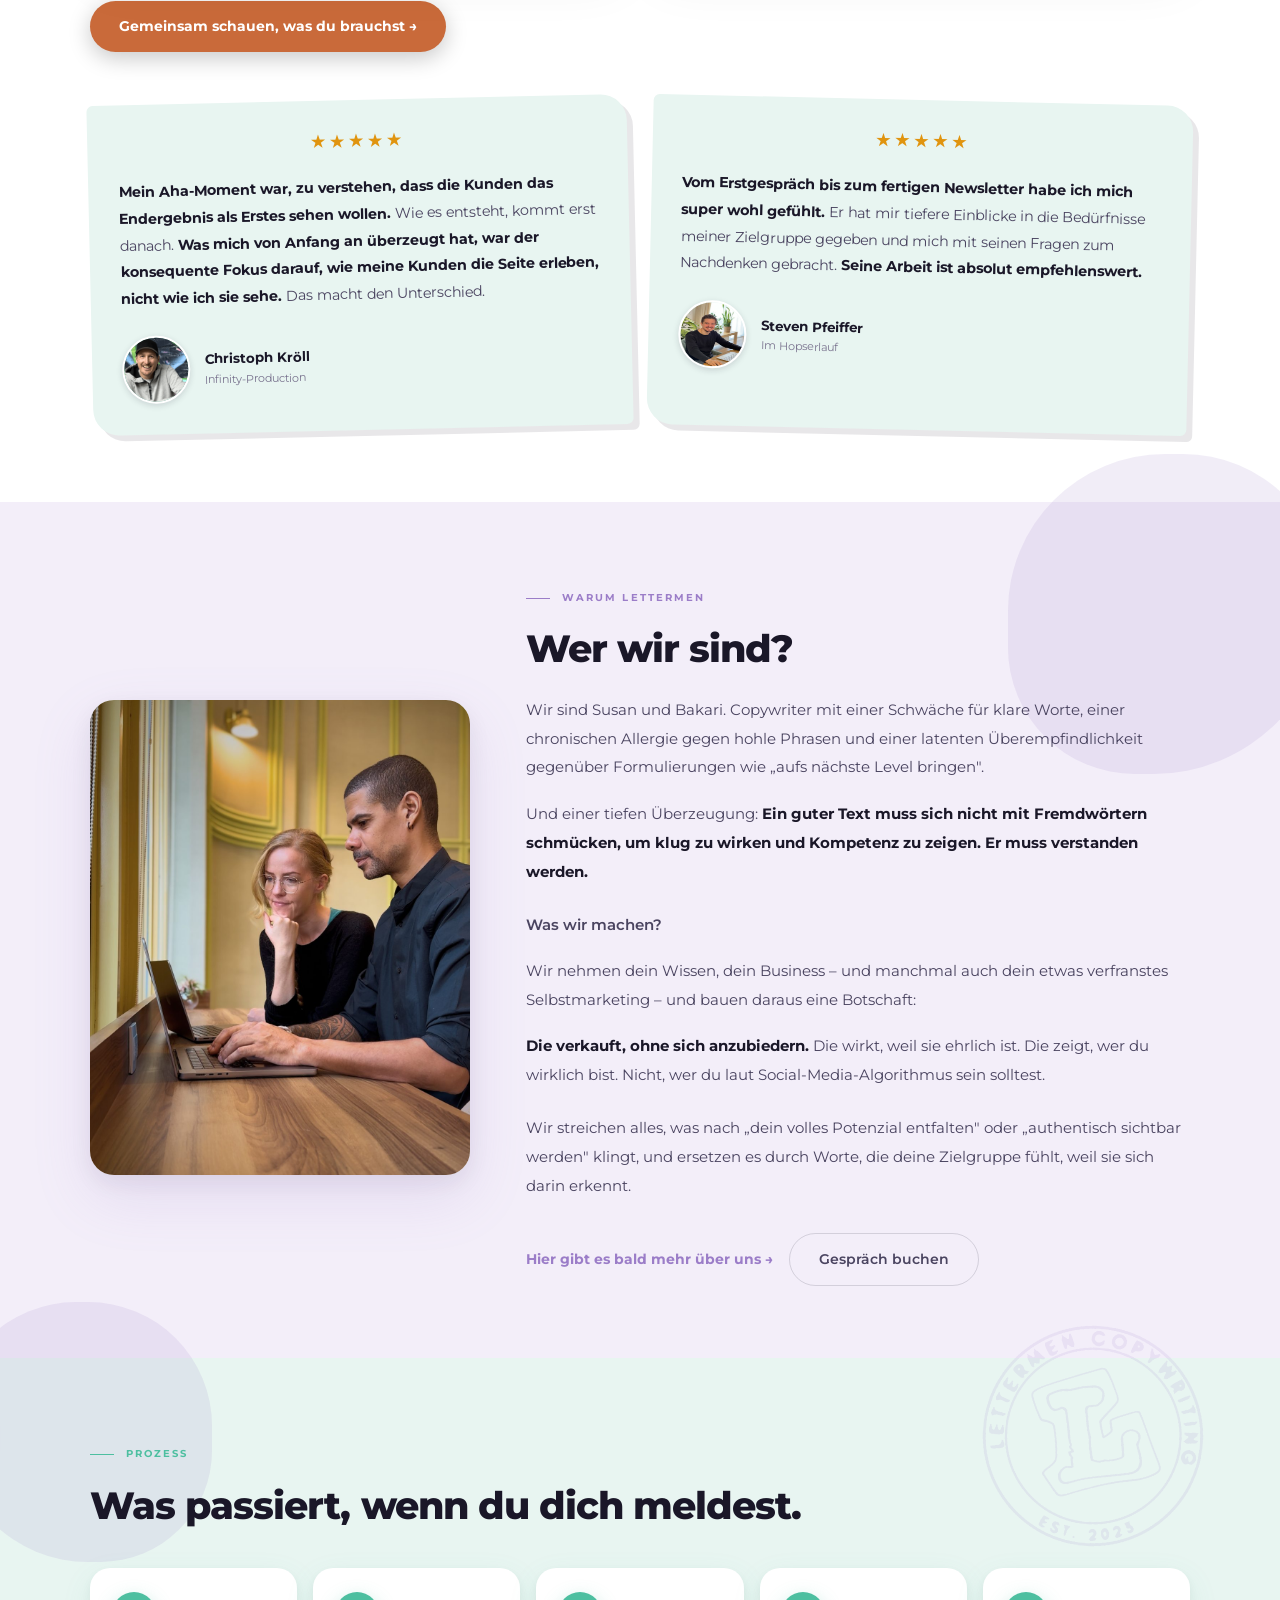
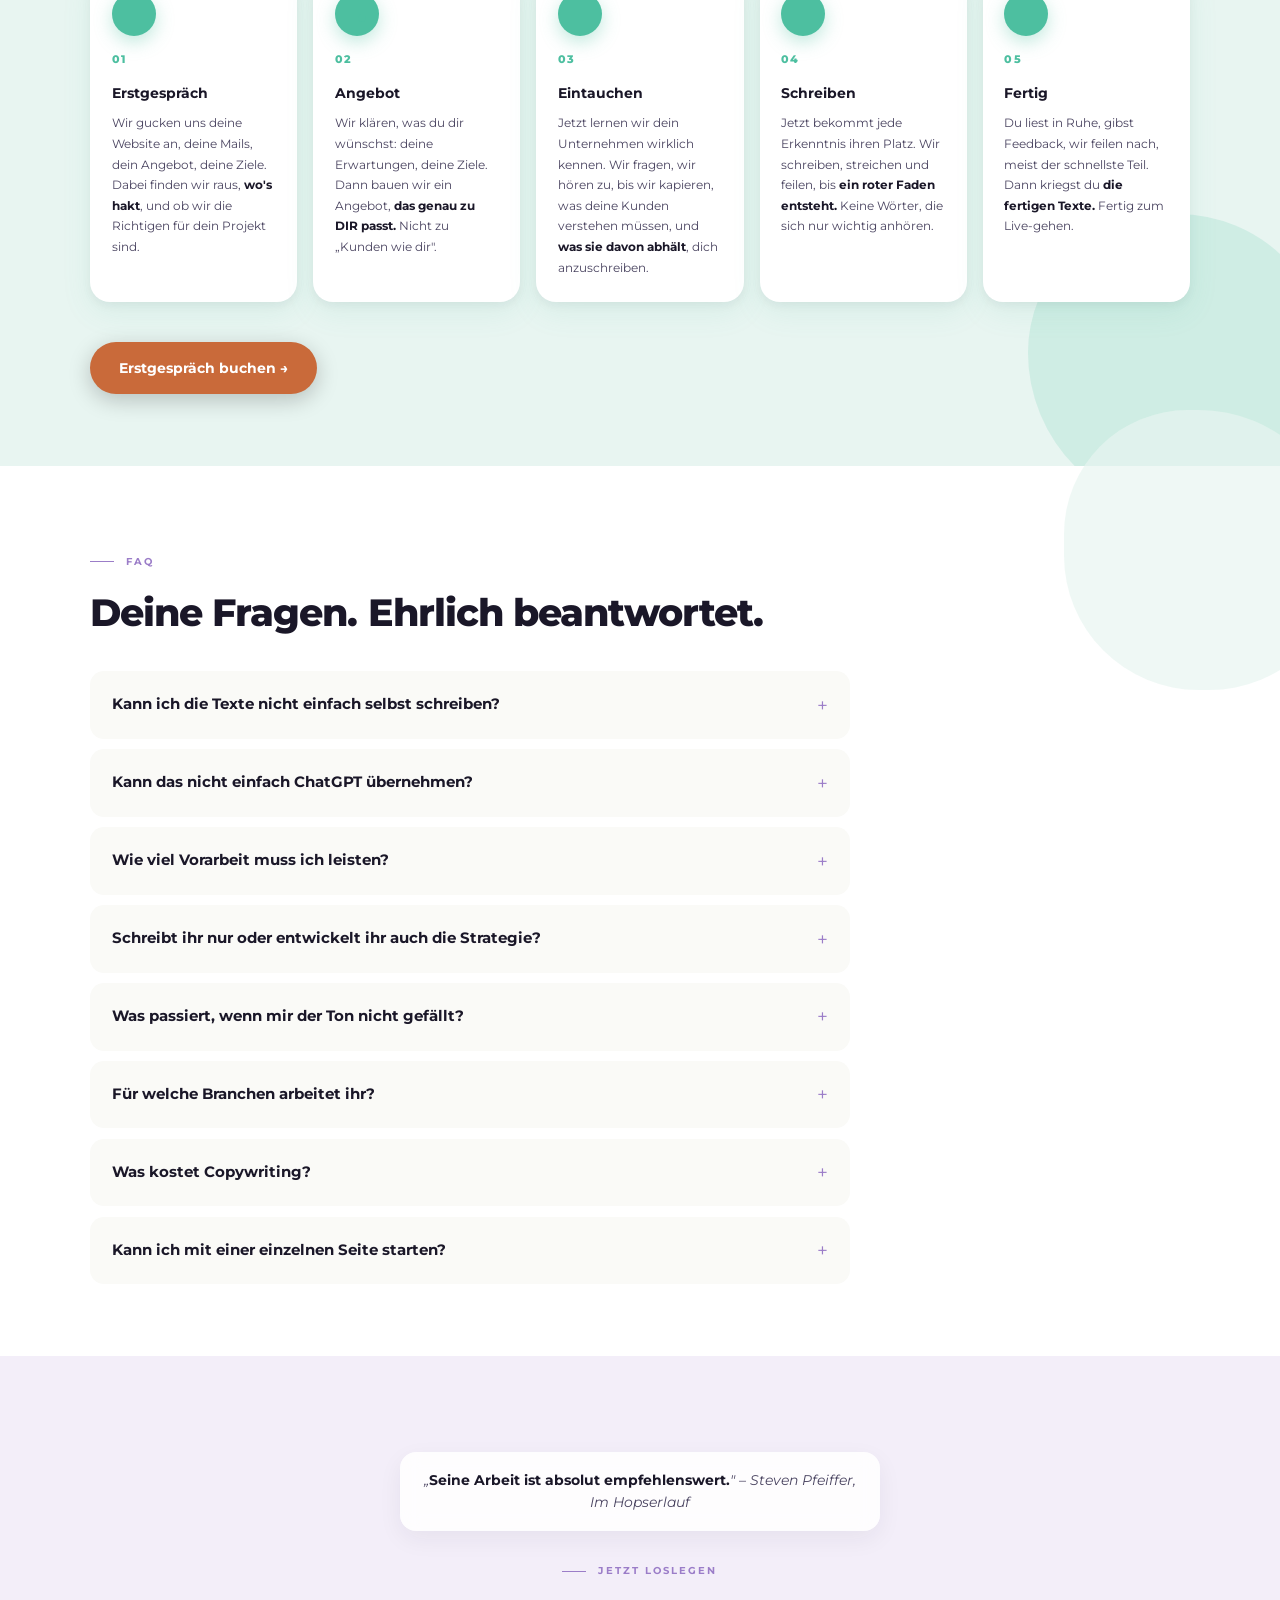
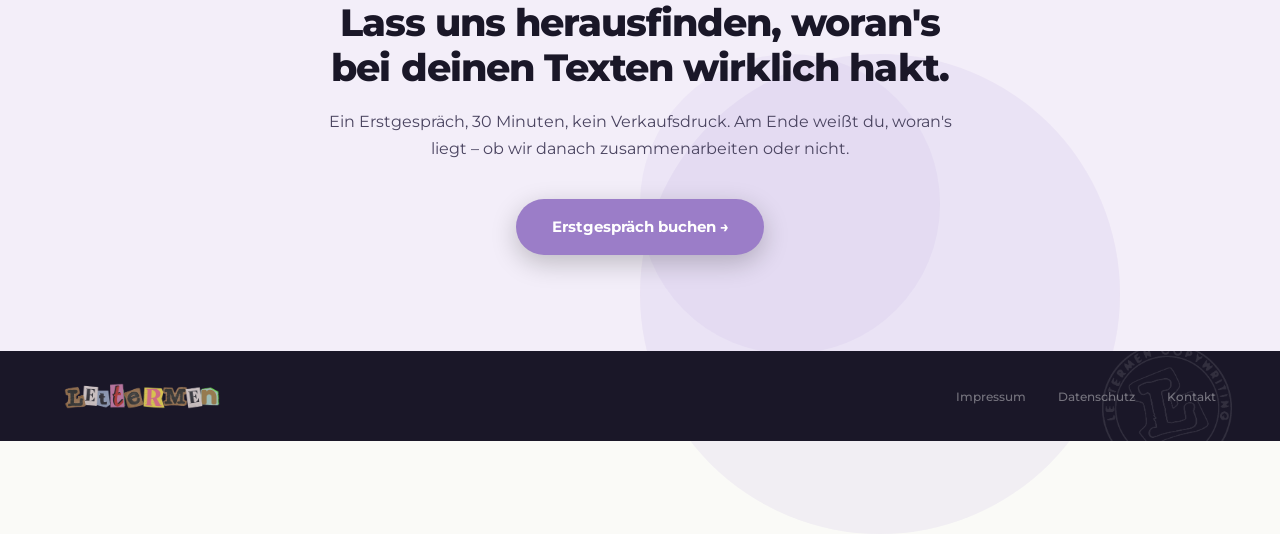
==== commit 2d6a9edc: "Update index.html" ====
--- a/index.html
+++ b/index.html
@@ -10,7 +10,7 @@
 <link href="https://fonts.googleapis.com/css2?family=Montserrat:ital,wght@0,400;0,500;0,600;0,700;0,800;0,900;1,400;1,700&display=swap" rel="stylesheet" />
 
 <link rel="icon" type="image/png" href="/Favicon.png" />
-<link rel="stylesheet" href="styles.css?v=4" />
+<link rel="stylesheet" href="styles.css?v=5" />
 </head>
 <body>
 
--- a/styles.css
+++ b/styles.css
@@ -112,12 +112,12 @@
 .glass-name { font-size: 0.8rem; font-weight: 700; color: var(--ink); }
   .glass-sub { font-size: 0.65rem; color: var(--ink-light); }
 
-  /* ── MARQUEE ── */
   .marquee-strip { background: var(--flieder); padding: 0.75rem 0; overflow: hidden; white-space: nowrap; }
-  .marquee-inner { display: inline-block; animation: marquee 30s linear infinite; }
-  .marquee-inner span { font-size: 0.8rem; font-weight: 700; letter-spacing: 0.16em; text-transform: uppercase; color: rgba(255,255,255,0.9); padding: 0 2.25rem; }
-  .marquee-inner .dot { color: rgba(255,255,255,0.35); padding: 0 0.5rem; }
-  @keyframes marquee { 0% { transform: translateX(0); } 100% { transform: translateX(-50%); } }
+.marquee-inner { display: flex; width: max-content; animation: marquee 30s linear infinite; }
+.marquee-group { display: flex; align-items: center; flex-shrink: 0; }
+.marquee-group span { font-size: 0.8rem; font-weight: 700; letter-spacing: 0.16em; text-transform: uppercase; color: rgba(255,255,255,0.9); padding: 0 2.25rem; }
+.marquee-group .dot { color: rgba(255,255,255,0.35); padding: 0 0.5rem; }
+@keyframes marquee { 0% { transform: translateX(0); } 100% { transform: translateX(-50%); } }
 
   /* ══════ 2. COPYWRITING ERKLÄREN – white ══════ */
   .erklaeren { background: var(--white); position: relative; z-index: 1; }
